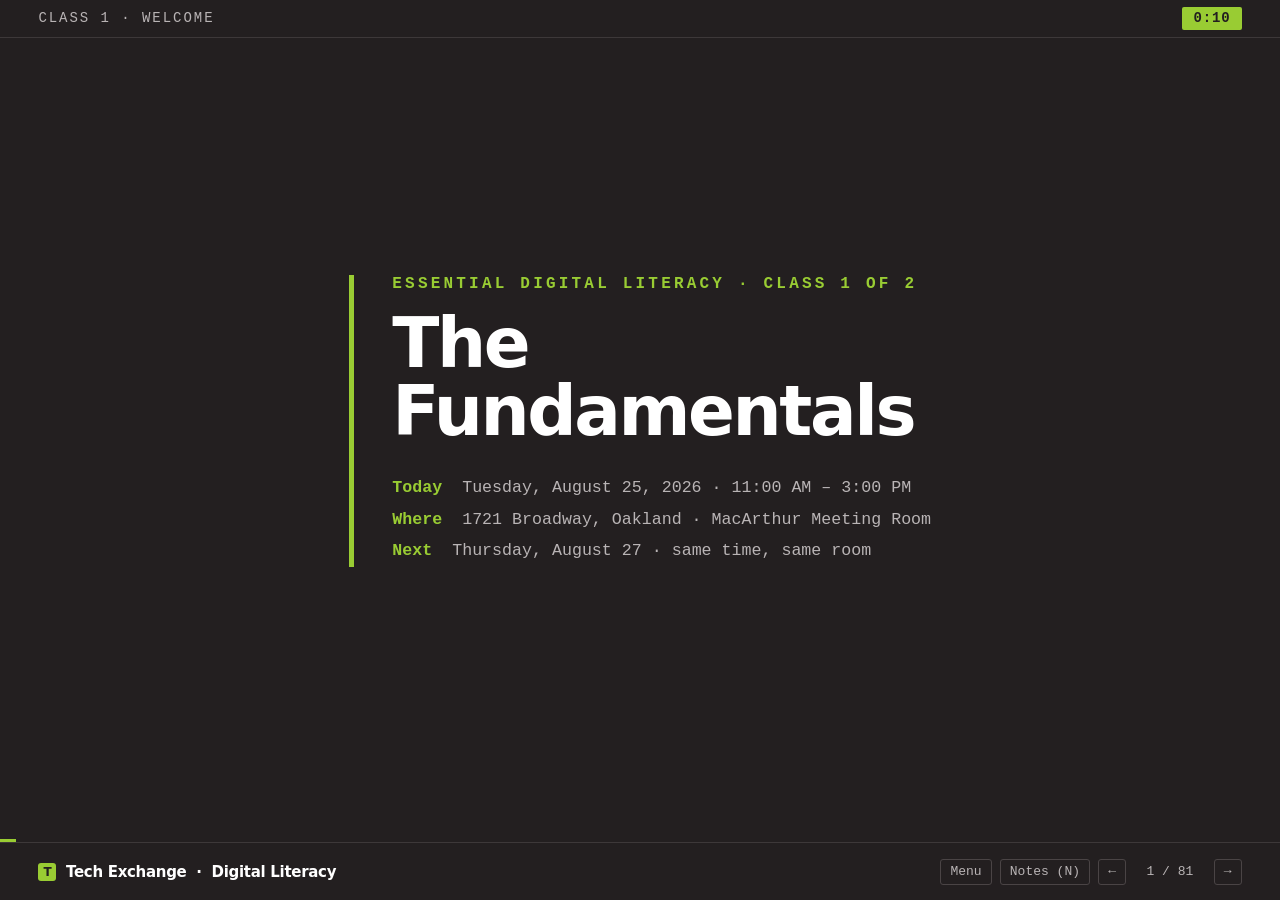
==== class-1.html @ 787addbd "Add files via upload" ====
<!DOCTYPE html>
<html lang="en">
<head>
<meta charset="utf-8">
<meta name="viewport" content="width=device-width,initial-scale=1">
<title>Class 1 — The Fundamentals | Tech Exchange Digital Literacy</title>
<style>
:root{
  --ink:#231F20; --lime:#99CC33; --slate:#332E2F; --paper:#FFFFFF; --flag:#FF4D4D;
  --muted:#B9B4B5;
  --sans:"IBM Plex Sans","Segoe UI",system-ui,-apple-system,"Helvetica Neue",Arial,sans-serif;
  --mono:"IBM Plex Mono","Courier New",Courier,monospace;
}
*{box-sizing:border-box;margin:0;padding:0}
html,body{height:100%}
body{
  background:var(--ink); color:var(--paper); font-family:var(--sans);
  overflow:hidden; -webkit-font-smoothing:antialiased;
}
/* ---------- stage ---------- */
#stage{position:fixed;inset:0;display:flex;align-items:center;justify-content:center;padding:2.5vh 3vw 9vh}
.slide{display:none;width:100%;max-width:1180px;max-height:100%;overflow-y:auto}
.slide.on{display:block;animation:in .22s ease-out}
@keyframes in{from{opacity:0;transform:translateY(8px)}to{opacity:1;transform:none}}
@media (prefers-reduced-motion:reduce){.slide.on{animation:none}}

/* ---------- chip strip ---------- */
#chips{position:fixed;top:0;left:0;right:0;height:4.2vh;min-height:34px;
  display:flex;align-items:center;justify-content:space-between;
  padding:0 3vw;border-bottom:1px solid #3d3839;background:var(--ink);z-index:5}
#chipL{font-family:var(--mono);font-size:clamp(11px,1.15vw,14px);letter-spacing:.14em;
  text-transform:uppercase;color:var(--muted)}
#chipR{font-family:var(--mono);font-size:clamp(11px,1.15vw,14px);font-weight:600;
  background:var(--lime);color:var(--ink);padding:.25em .8em;border-radius:2px;letter-spacing:.06em}

/* ---------- footer ---------- */
#foot{position:fixed;bottom:0;left:0;right:0;height:6.4vh;min-height:48px;
  display:flex;align-items:center;justify-content:space-between;padding:0 3vw;
  border-top:1px solid #3d3839;background:var(--ink);z-index:5;gap:1rem}
#brand{display:flex;align-items:center;gap:.6rem;font-weight:900;letter-spacing:-.02em;
  font-size:clamp(12px,1.2vw,15px)}
#brand .mark{width:1.5em;height:1.5em;background:var(--lime);border-radius:3px;
  display:grid;place-items:center;color:var(--ink);font-size:.8em;font-weight:900}
#nav{display:flex;align-items:center;gap:.5rem;font-family:var(--mono);font-size:clamp(11px,1.1vw,13px)}
button{font:inherit;font-family:var(--mono);background:transparent;color:var(--muted);
  border:1px solid #4a4445;border-radius:3px;padding:.35em .7em;cursor:pointer}
button:hover{border-color:var(--lime);color:var(--lime)}
button:focus-visible{outline:3px solid var(--lime);outline-offset:2px}
#count{color:var(--muted);min-width:5.5em;text-align:center}
#bar{position:fixed;bottom:6.4vh;left:0;height:3px;background:var(--lime);z-index:6;transition:width .2s}

/* ---------- type ---------- */
h1{font-size:clamp(2.1rem,5.4vw,4.4rem);font-weight:900;letter-spacing:-.035em;line-height:.98}
h2{font-size:clamp(1.6rem,3.5vw,2.9rem);font-weight:900;letter-spacing:-.03em;line-height:1.04;
  margin-bottom:.6em}
h2 .n{color:var(--lime);font-family:var(--mono);font-size:.45em;font-weight:600;
  letter-spacing:.1em;display:block;margin-bottom:.5em}
p,li{font-size:clamp(1.02rem,1.75vw,1.5rem);line-height:1.5;color:#EDEAEA}
.lead{font-size:clamp(1.15rem,2.1vw,1.75rem);color:var(--paper)}
strong{color:var(--paper);font-weight:700}
.kbd{font-family:var(--mono);background:var(--slate);border:1px solid #4a4445;
  border-radius:3px;padding:.12em .45em;font-size:.9em;color:var(--lime);white-space:nowrap}
ul{list-style:none}
ul li{position:relative;padding-left:1.5em;margin-bottom:.65em}
ul li::before{content:"";position:absolute;left:0;top:.62em;width:.55em;height:.55em;
  background:var(--lime);border-radius:1px}
ol{padding-left:0;counter-reset:s;list-style:none}
ol li{position:relative;padding-left:2.4em;margin-bottom:.7em;counter-increment:s}
ol li::before{content:counter(s);position:absolute;left:0;top:.05em;font-family:var(--mono);
  font-size:.85em;font-weight:600;color:var(--ink);background:var(--lime);width:1.7em;height:1.7em;
  display:grid;place-items:center;border-radius:3px}

/* ---------- components ---------- */
.grid{display:grid;gap:1rem;margin-top:.4em}
.g2{grid-template-columns:repeat(2,1fr)}
.g3{grid-template-columns:repeat(3,1fr)}
.g4{grid-template-columns:repeat(4,1fr)}
@media(max-width:820px){.g2,.g3,.g4{grid-template-columns:1fr}}
.card{background:var(--slate);border-radius:5px;padding:1.1em 1.2em;border-left:3px solid var(--lime)}
.card h3{font-size:clamp(.95rem,1.5vw,1.25rem);font-weight:700;margin-bottom:.35em;color:var(--paper)}
.card p{font-size:clamp(.9rem,1.35vw,1.12rem);color:#CFCACB;line-height:1.42}
.plain{border-left-color:#4a4445}

.callout{border-radius:5px;padding:1em 1.2em;margin-top:1.1em;background:var(--slate);
  border-left:4px solid var(--lime)}
.callout .tag{font-family:var(--mono);font-size:.72em;letter-spacing:.16em;text-transform:uppercase;
  color:var(--lime);font-weight:600;display:block;margin-bottom:.35em}
.callout.caution{border-left-color:var(--flag)}
.callout.caution .tag{color:var(--flag)}
.callout p{font-size:clamp(.95rem,1.5vw,1.25rem)}

.obj{background:var(--slate);border-radius:5px;padding:1.1em 1.3em;margin-top:1em}
.obj .tag{font-family:var(--mono);font-size:.72em;letter-spacing:.16em;text-transform:uppercase;
  color:var(--lime);font-weight:600;display:block;margin-bottom:.6em}

.cover{border-left:5px solid var(--lime);padding-left:clamp(1rem,3vw,2.4rem)}
.cover .eyebrow{font-family:var(--mono);color:var(--lime);letter-spacing:.2em;font-weight:600;
  text-transform:uppercase;font-size:clamp(.75rem,1.3vw,1rem);margin-bottom:1.1em}
.cover .meta{font-family:var(--mono);color:var(--muted);margin-top:1.6em;
  font-size:clamp(.8rem,1.3vw,1.05rem);line-height:1.9}
.cover .meta b{color:var(--lime);font-weight:600}

.steps li{background:var(--slate);border-radius:4px;padding:.75em 1em .75em 3.4em;margin-bottom:.55em}
.steps li::before{left:.8em;top:.75em}

.qa{background:var(--slate);border-radius:5px;padding:1em 1.2em;margin-bottom:.7em}
.qa .q{font-weight:700;font-size:clamp(1rem,1.6vw,1.3rem);margin-bottom:.3em}
.qa .a{color:var(--lime);font-family:var(--mono);font-size:clamp(.88rem,1.4vw,1.1rem)}

table{width:100%;border-collapse:collapse;margin-top:.6em}
th,td{text-align:left;padding:.6em .7em;border-bottom:1px solid #433d3e;
  font-size:clamp(.88rem,1.4vw,1.15rem)}
th{font-family:var(--mono);font-size:.78em;letter-spacing:.12em;text-transform:uppercase;
  color:var(--lime);font-weight:600}

/* scam drill */
.msg{background:var(--slate);border-radius:6px;padding:1.2em 1.4em;font-size:clamp(.95rem,1.55vw,1.25rem);
  line-height:1.65;max-width:44ch;border:1px solid #4a4445}
.flag{background:#4a4445;border-radius:3px;padding:.05em .3em;cursor:pointer;
  border-bottom:2px dotted var(--lime)}
.flag:hover{background:#5a5354}
.flag.hit{background:var(--flag);color:var(--ink);font-weight:700;border-bottom-color:transparent}
#drillCount{font-family:var(--mono);color:var(--lime);font-weight:600;margin-top:.9em;display:block;
  font-size:clamp(.9rem,1.4vw,1.15rem)}

/* notes */
#notes{position:fixed;left:0;right:0;bottom:6.4vh;max-height:42vh;overflow-y:auto;
  background:#171415;border-top:2px solid var(--lime);padding:1.1em 3vw;display:none;z-index:7}
#notes.on{display:block}
#notes h4{font-family:var(--mono);font-size:.78rem;letter-spacing:.16em;text-transform:uppercase;
  color:var(--lime);margin-bottom:.5em}
#notes p{font-size:clamp(.9rem,1.3vw,1.08rem);color:#DAD6D7;line-height:1.55}

/* menu */
#menu{position:fixed;inset:0;background:rgba(20,17,18,.97);z-index:9;display:none;
  padding:6vh 6vw;overflow-y:auto}
#menu.on{display:block}
#menu h3{font-family:var(--mono);color:var(--lime);letter-spacing:.16em;text-transform:uppercase;
  font-size:.85rem;margin:1.4em 0 .6em}
#menu h3:first-child{margin-top:0}
#menu a{display:block;color:#DAD6D7;text-decoration:none;padding:.35em 0;
  font-size:clamp(.92rem,1.4vw,1.15rem);border-bottom:1px solid #2e2a2b}
#menu a:hover,#menu a:focus{color:var(--lime)}
.sr{position:absolute;width:1px;height:1px;overflow:hidden;clip:rect(0 0 0 0)}
</style>
</head>
<body>
<div id="chips"><span id="chipL"></span><span id="chipR"></span></div>
<div id="stage"><div id="slides"></div></div>
<div id="bar" style="width:0"></div>
<div id="notes"><h4>Instructor notes</h4><p id="notesBody"></p></div>
<div id="menu" role="dialog" aria-label="Jump to section"></div>
<div id="foot">
  <div id="brand"><span class="mark">T</span> Tech&nbsp;Exchange &nbsp;·&nbsp; Digital Literacy</div>
  <div id="nav">
    <button id="btnMenu" aria-label="Jump to section">Menu</button>
    <button id="btnNotes" aria-label="Toggle instructor notes">Notes (N)</button>
    <button id="btnPrev" aria-label="Previous slide">←</button>
    <span id="count"></span>
    <button id="btnNext" aria-label="Next slide">→</button>
  </div>
</div>
<script>
const DECK = [

/* ===================== FRONT MATTER ===================== */
{h:"Class 1",c:"Welcome",t:"0:10",html:`
<div class="cover">
  <div class="eyebrow">Essential Digital Literacy · Class 1 of 2</div>
  <h1>The<br>Fundamentals</h1>
  <div class="meta">
    <b>Today</b> &nbsp;Tuesday, August 25, 2026 · 11:00 AM – 3:00 PM<br>
    <b>Where</b> &nbsp;1721 Broadway, Oakland · MacArthur Meeting Room<br>
    <b>Next</b> &nbsp;Thursday, August 27 · same time, same room
  </div>
</div>`,
n:"Sign-in sheet goes around now. Have everyone open the laptop and power on while you talk — the boot takes two minutes and you want that happening in the background."},

{h:"Class 1",c:"Welcome",t:"0:10",html:`
<h2><span class="n">Today's plan</span>Four hours, four topics</h2>
<table>
<tr><th>Hour</th><th>What we cover</th><th>What you walk out with</th></tr>
<tr><td><span class="kbd">11:00</span></td><td>Computer Essentials</td><td>A contact card file you own</td></tr>
<tr><td><span class="kbd">12:00</span></td><td>Windows Fundamentals</td><td>Folders that hold it</td></tr>
<tr><td><span class="kbd">13:10</span></td><td>Internet Fundamentals</td><td>Your own bookmarks</td></tr>
<tr><td><span class="kbd">14:00</span></td><td>Staying Safe Online</td><td>A strong passphrase</td></tr>
</table>
<div class="callout"><span class="tag">Note</span><p>Break every hour. Lunch at 12:40. We finish at 3:00 sharp.</p></div>`,
n:"Point at the artifact column. That is the promise of the day — they leave with four things they made, not four things they watched."},

{h:"Class 1",c:"Welcome",t:"0:10",html:`
<h2><span class="n">Ground rule</span>You cannot break this laptop</h2>
<p class="lead">Nothing you do today is permanent. Every mistake in this room has an undo.</p>
<div class="grid g3" style="margin-top:1.4em">
<div class="card"><h3>Wrong click?</h3><p>Press <span class="kbd">Esc</span>. It backs you out of almost anything.</p></div>
<div class="card"><h3>Deleted something?</h3><p>Press <span class="kbd">Ctrl</span> + <span class="kbd">Z</span>. It undoes your last action.</p></div>
<div class="card"><h3>Totally lost?</h3><p>Raise your hand. That is what I am here for.</p></div>
</div>
<div class="callout"><span class="tag">Important</span><p>Ask the question. If you are wondering, three other people are wondering too.</p></div>`,
n:"Say this slowly. Fear of breaking the machine is the single biggest barrier in this room — more than any skill gap. Come back to Ctrl+Z all day."},

/* ===================== HOUR 1 : C1-L1 ===================== */
{h:"Hour 1 · C1-L1",c:"Module cover",t:"40 min",html:`
<div class="cover">
  <div class="eyebrow">Hour 1 · Module C1-L1</div>
  <h1>Computer<br>Essentials</h1>
  <div class="meta">
    <b>Teach</b> 25 min &nbsp;·&nbsp; <b>Hands-on</b> 12 min &nbsp;·&nbsp; <b>Checkpoint</b> 3 min<br>
    <b>You will build</b> &nbsp;My Info.txt — your own contact card
  </div>
</div>`,
n:"Clock check: you should start this at 11:10 and be at the lab launch by 11:35."},

{h:"Hour 1 · C1-L1",c:"Why this matters",t:"1:30",html:`
<h2><span class="n">Why this matters</span>The parts you touch every minute</h2>
<p class="lead">You will spend more time on the touchpad and keyboard than on anything else this laptop does. Twenty minutes here saves you hours later.</p>
<div class="obj"><span class="tag">By the end of this hour you can</span>
<ul>
<li>Identify the four groups of parts inside your laptop</li>
<li>Move, select, open, and drag using the touchpad</li>
<li>Locate the eight keys that do the most work</li>
<li>Find any program by typing its name</li>
<li>Copy text in one program and paste it into another</li>
</ul></div>`,
n:"Read the objectives out loud. Adults want to know the destination before the trip."},

{h:"Hour 1 · C1-L1",c:"Recall",t:"1:00",html:`
<h2><span class="n">You already know this</span>A laptop is a phone with more room</h2>
<div class="grid g2">
<div class="card"><h3>On your phone</h3><p>You tap an app to open it. You swipe to scroll. You hold and drag to move an icon. You type on a keyboard that appears.</p></div>
<div class="card"><h3>On this laptop</h3><p>You tap the touchpad to open. You slide two fingers to scroll. You press and drag to move. You type on a keyboard that is always there.</p></div>
</div>
<p style="margin-top:1.2em">The ideas are identical. Only the surface changed.</p>`,
n:"Almost everyone in this room has a smartphone. Anchor everything to it — you are teaching a translation, not a new language."},

{h:"Hour 1 · C1-L1",c:"Concept",t:"2:00",html:`
<h2><span class="n">Concept 1 of 9</span>Four groups of parts</h2>
<p>Think of an office. Different departments, one job.</p>
<div class="grid g4" style="margin-top:1em">
<div class="card"><h3>Processing</h3><p>The brain. Does the thinking and the calculating.</p></div>
<div class="card"><h3>Memory &amp; storage</h3><p>Where your files live. Documents, photos, programs.</p></div>
<div class="card"><h3>Input</h3><p>How you talk to it. Touchpad, keyboard, camera, microphone.</p></div>
<div class="card"><h3>Output</h3><p>How it answers you. Screen, speakers, printer.</p></div>
</div>
<div class="callout"><span class="tag">Tip</span><p>When something is slow, it is usually processing or memory. When something will not respond to you, it is usually input. Knowing which group is which is most of troubleshooting.</p></div>`,
n:"Do not linger. This is orientation, not an exam. Ninety seconds and move."},

{h:"Hour 1 · C1-L1",c:"Concept",t:"2:30",html:`
<h2><span class="n">Concept 2 of 9</span>The touchpad is your steering wheel</h2>
<p class="lead">The flat rectangle below the keyboard. Light touches, not hard presses.</p>
<div class="grid g2" style="margin-top:1em">
<div class="card"><h3>Hover</h3><p>Rest one finger and slide. The arrow on screen follows you. Nothing is selected yet.</p></div>
<div class="card"><h3>Tap once</h3><p>One quick, light tap. Selects the thing under the arrow.</p></div>
<div class="card"><h3>Tap twice</h3><p>Two quick taps. Opens a file, folder, or program.</p></div>
<div class="card"><h3>Tap with two fingers</h3><p>Opens the hidden menu of extra options. This is the one people forget.</p></div>
</div>
<div class="callout"><span class="tag">Tip</span><p>Not registering? Use slightly more pressure — but never press hard. The touchpad reads contact, not force.</p></div>`,
n:"Have everyone put a finger on the touchpad and move it while you talk. Physical repetition beats explanation here."},

{h:"Hour 1 · C1-L1",c:"Concept",t:"2:00",html:`
<h2><span class="n">Concept 3 of 9</span>Press and drag</h2>
<p class="lead">Picking something up and putting it somewhere else.</p>
<ol class="steps">
<li>Put the arrow on the thing you want to move.</li>
<li>Press down on the touchpad and keep holding.</li>
<li>Slide your finger. The thing comes with you.</li>
<li>Let go where you want it.</li>
</ol>
<p style="margin-top:.9em">You will use this to move files into folders, to highlight a sentence, and to resize a window by its corner.</p>`,
n:"Demo on the projector once, slowly, then have them drag the Recycle Bin icon a few inches and back."},

{h:"Hour 1 · C1-L1",c:"Concept",t:"2:00",html:`
<h2><span class="n">Concept 4 of 9</span>One finger or two?</h2>
<div class="grid g2">
<div class="card"><h3>One-finger tap — "do it"</h3><p>Open a file. Click a link. Press a button. Select some text. This is the tap you use ninety percent of the time.</p></div>
<div class="card"><h3>Two-finger tap — "what else?"</h3><p>Copy, paste, rename, delete, properties. The menu of things that are not on screen.</p></div>
</div>
<div class="callout"><span class="tag">Tip</span><p>When in doubt, try one finger first. If nothing useful happens, try two fingers to see what else is available.</p></div>`,
n:"This is the single most useful distinction of the hour. Two-finger tap is invisible until someone shows you — most self-taught users never find it."},

{h:"Hour 1 · C1-L1",c:"Concept",t:"1:30",html:`
<h2><span class="n">Concept 5 of 9</span>Your keyboard has neighborhoods</h2>
<div class="grid g3">
<div class="card"><h3>Letters and numbers</h3><p>The middle. Where you write.</p></div>
<div class="card"><h3>Command keys</h3><p>The edges. <span class="kbd">Ctrl</span> <span class="kbd">Alt</span> <span class="kbd">Shift</span> <span class="kbd">Esc</span> <span class="kbd">⊞</span>. They do not type — they instruct.</p></div>
<div class="card"><h3>Arrow keys</h3><p>Bottom right. Move through a document without touching the touchpad.</p></div>
</div>
<p style="margin-top:1.2em">You do not need all 104 keys. You need eight.</p>`,
n:"Transition line. Deliver it and move straight to the next slide."},

{h:"Hour 1 · C1-L1",c:"Concept",t:"2:30",html:`
<h2><span class="n">Concept 6 of 9</span>Four keys that get you out of trouble</h2>
<div class="grid g2">
<div class="card"><h3><span class="kbd">Esc</span> — Escape</h3><p>Backs out. Closes a box you did not mean to open. Exits full screen. Your emergency exit.</p></div>
<div class="card"><h3><span class="kbd">⊞</span> — Windows key</h3><p>Bottom left, has the window logo. Opens the Start menu. Your way home from anywhere.</p></div>
<div class="card"><h3><span class="kbd">Shift</span></h3><p>Hold it for CAPITAL letters and for the symbols printed above the numbers.</p></div>
<div class="card"><h3><span class="kbd">Backspace</span> / <span class="kbd">Delete</span></h3><p>Backspace erases to the <b>left</b>. Delete erases to the <b>right</b>.</p></div>
</div>`,
n:"Have them physically locate each key as you name it. Wait for hands to find it before moving on."},

{h:"Hour 1 · C1-L1",c:"Concept",t:"2:30",html:`
<h2><span class="n">Concept 7 of 9</span>Four keys that save you time</h2>
<div class="grid g2">
<div class="card"><h3><span class="kbd">Ctrl</span> — Control</h3><p>Held with another key, it gives a command. <span class="kbd">Ctrl</span>+<span class="kbd">C</span> copy. <span class="kbd">Ctrl</span>+<span class="kbd">V</span> paste. <span class="kbd">Ctrl</span>+<span class="kbd">S</span> save.</p></div>
<div class="card"><h3><span class="kbd">Ctrl</span> + <span class="kbd">Z</span> — Undo</h3><p>Takes back your last action. Press it again to go back further. The most important two keys on the laptop.</p></div>
<div class="card"><h3><span class="kbd">Alt</span> + <span class="kbd">Tab</span></h3><p>Hold Alt, tap Tab. Switches between the programs you have open.</p></div>
<div class="card"><h3><span class="kbd">Enter</span></h3><p>Says yes. Confirms, submits a form, starts a new line.</p></div>
</div>
<div class="callout"><span class="tag">Important</span><p>If you remember one thing from this hour: <span class="kbd">Ctrl</span> + <span class="kbd">Z</span>. It is why you cannot break this laptop.</p></div>`,
n:"Do the Ctrl+Z demo live: type a sentence in Notepad, delete it all, undo it. The room reacts to this every single time."},

{h:"Hour 1 · C1-L1",c:"Concept",t:"2:00",html:`
<h2><span class="n">Concept 8 of 9</span>Stop hunting. Start typing.</h2>
<p class="lead">You never have to remember where anything lives.</p>
<ol class="steps">
<li>Look at the bottom-left of the screen for the search box or magnifying glass.</li>
<li>Click it and start typing what you want — a few letters is enough.</li>
<li>Windows shows matches instantly. Click the one you want.</li>
</ol>
<div class="callout"><span class="tag">Tip</span><p>Search finds more than programs. Try typing <b>calculator</b>, <b>printer</b>, or even <b>change wallpaper</b>.</p></div>`,
n:"Frame this as permission, not a feature: they are allowed to forget where things are. That relief is the point."},

{h:"Hour 1 · C1-L1",c:"Concept",t:"2:30",html:`
<h2><span class="n">Concept 9 of 9</span>Cut, copy, paste</h2>
<div class="grid g3">
<div class="card"><h3>Copy — <span class="kbd">Ctrl</span>+<span class="kbd">C</span></h3><p>Makes a duplicate. The original stays where it is.</p></div>
<div class="card"><h3>Cut — <span class="kbd">Ctrl</span>+<span class="kbd">X</span></h3><p>Picks it up to move it. The original goes away once you paste.</p></div>
<div class="card"><h3>Paste — <span class="kbd">Ctrl</span>+<span class="kbd">V</span></h3><p>Puts it down wherever your cursor is.</p></div>
</div>
<div class="callout"><span class="tag">Note</span><p>Copying looks like nothing happened. That is normal — the text is being held invisibly until you paste it.</p></div>`,
n:"Name the invisible-clipboard confusion out loud. Beginners often copy twice because they saw no feedback."},

{h:"Hour 1 · C1-L1",c:"Demonstration",t:"3:00",html:`
<h2><span class="n">Watch first</span>Everything at once, in 90 seconds</h2>
<ol class="steps">
<li>Click the search box. Type <b>notepad</b>. Press <span class="kbd">Enter</span>.</li>
<li>Type your first and last name. Use <span class="kbd">Shift</span> for the capitals.</li>
<li>Press <span class="kbd">Enter</span> for a new line. Type your phone number.</li>
<li>Press <span class="kbd">Ctrl</span>+<span class="kbd">A</span> to select everything, then <span class="kbd">Ctrl</span>+<span class="kbd">C</span> to copy it.</li>
<li>Press <span class="kbd">Ctrl</span>+<span class="kbd">S</span>. Choose <b>Documents</b>. Name it <b>My Info</b>. Click <b>Save</b>.</li>
</ol>
<div class="callout"><span class="tag">Important</span><p>Watch me do it once all the way through. Do not follow along yet — you will do it yourself in a moment.</p></div>`,
n:"Do it on the projector at real speed, then again narrating each keystroke. Insist they watch the first pass with hands off keyboards."},

{h:"Hour 1 · C1-L1",c:"Lab launch",t:"12:00",html:`
<h2><span class="n">Lab 1 · 12 minutes</span>My Contact Card</h2>
<p class="lead">Every form asks for the same details. Type them once today, paste them forever.</p>
<div class="grid g2" style="margin-top:1em">
<div class="card"><h3>You will produce</h3><p>A file named <b>My Info.txt</b>, saved in Documents, containing your name, phone, email, and address.</p></div>
<div class="card"><h3>Done when</h3><p>You close Notepad, reopen it from Documents, and your details are still there.</p></div>
</div>
<div class="callout"><span class="tag">Tip</span><p>No touchpad? Every step works from the keyboard: <span class="kbd">⊞</span> to search, <span class="kbd">Tab</span> to move between buttons, <span class="kbd">Enter</span> to press one.</p></div>`,
n:"Circulate immediately — do not stand at the front. Watch for two failure points: saving to the wrong folder, and typing into the file-name box before choosing the folder."},

{h:"Hour 1 · C1-L1",c:"Checkpoint",t:"1:30",html:`
<h2><span class="n">Checkpoint</span>Three questions</h2>
<div class="qa"><div class="q">1. You want to see the extra options for a file. Which tap?</div></div>
<div class="qa"><div class="q">2. You just deleted a paragraph by accident. What do you press?</div></div>
<div class="qa"><div class="q">3. Where do you go when you cannot remember where a program lives?</div></div>`,
n:"Ask for hands, not shouted answers. Give them fifteen seconds of quiet to think first."},

{h:"Hour 1 · C1-L1",c:"Checkpoint",t:"1:30",html:`
<h2><span class="n">Checkpoint</span>Answers</h2>
<div class="qa"><div class="q">1. You want to see the extra options for a file.</div><div class="a">Two-finger tap. One finger does it; two fingers ask what else.</div></div>
<div class="qa"><div class="q">2. You just deleted a paragraph by accident.</div><div class="a">Ctrl + Z. Press it again to go back further.</div></div>
<div class="qa"><div class="q">3. You cannot remember where a program lives.</div><div class="a">The search box, bottom left. Type a few letters of the name.</div></div>`,
n:"If more than two people miss question 1, re-demo the two-finger tap before you break. It underpins the rest of the day."},

{h:"Hour 1 · C1-L1",c:"Summary",t:"1:00",html:`
<h2><span class="n">Hour 1 complete</span>What you can now do</h2>
<ul>
<li>Name the four groups of parts inside your laptop</li>
<li>Hover, tap, double-tap, two-finger tap, and drag</li>
<li>Use <span class="kbd">Esc</span>, <span class="kbd">⊞</span>, <span class="kbd">Shift</span>, <span class="kbd">Ctrl</span>, <span class="kbd">Alt</span>, <span class="kbd">Enter</span>, <span class="kbd">Backspace</span>, <span class="kbd">Delete</span></li>
<li>Find any program by typing its name</li>
<li>Copy in one place and paste in another</li>
<li>Save a file you can find again</li>
</ul>
<div class="callout"><span class="tag">Next</span><p>Ten-minute break. Then Hour 2 — where that file actually lives, and how to build somewhere to keep it.</p></div>`,
n:"Say the break end time out loud and write it on the board. 11:50 out, 12:00 back."},

/* ===================== HOUR 2 : C1-L2 ===================== */
{h:"Hour 2 · C1-L2",c:"Module cover",t:"40 min",html:`
<div class="cover">
  <div class="eyebrow">Hour 2 · Module C1-L2</div>
  <h1>Windows<br>Fundamentals</h1>
  <div class="meta">
    <b>Teach</b> 25 min &nbsp;·&nbsp; <b>Hands-on</b> 12 min &nbsp;·&nbsp; <b>Checkpoint</b> 3 min<br>
    <b>You will build</b> &nbsp;A filing system that holds your contact card
  </div>
</div>`,
n:"Start 12:00. Lab launch by 12:25. Lunch at 12:40 — protect that, people get restless."},

{h:"Hour 2 · C1-L2",c:"Why this matters",t:"1:30",html:`
<h2><span class="n">Why this matters</span>Where did my file go?</h2>
<p class="lead">You saved something last hour. In three weeks you will want it back. This hour is about never losing it.</p>
<div class="obj"><span class="tag">By the end of this hour you can</span>
<ul>
<li>Explain what an operating system does</li>
<li>Locate the desktop, taskbar, and Start menu</li>
<li>Open a program three different ways</li>
<li>Create folders and move files into them</li>
<li>Choose correctly between Sleep, Restart, and Shut down</li>
</ul></div>`,
n:"Open with the question, not the definition. 'Where did my file go' is the anxiety they actually have."},

{h:"Hour 2 · C1-L2",c:"Recall",t:"1:00",html:`
<h2><span class="n">Building on Hour 1</span>You already saved a file</h2>
<p class="lead">You typed your details, pressed <span class="kbd">Ctrl</span>+<span class="kbd">S</span>, and chose Documents.</p>
<p style="margin-top:1em">Documents is a folder. Folders live inside a filing system. That filing system is run by the operating system — which is what we are about to meet.</p>
<div class="callout"><span class="tag">Note</span><p>Everything this hour is a zoom-out from a thing you already did.</p></div>`,
n:"Literal callback to Lab 1. Continuity is what makes four hours feel like one course instead of four lectures."},

{h:"Hour 2 · C1-L2",c:"Concept",t:"2:00",html:`
<h2><span class="n">Concept 1 of 10</span>What an operating system is</h2>
<p class="lead">The program that runs all the other programs.</p>
<p style="margin-top:.8em">It starts when you press the power button. It draws what you see. It remembers where your files are. It lets your keyboard talk to your screen.</p>
<div class="callout"><span class="tag">Note</span><p>Without it, the laptop powers on and does nothing at all — like a car with a full tank and no engine.</p></div>`,
n:"Ninety seconds. Do not get pulled into a hardware-versus-software discussion."},

{h:"Hour 2 · C1-L2",c:"Concept",t:"1:30",html:`
<h2><span class="n">Concept 2 of 10</span>You have met these before</h2>
<div class="grid g4">
<div class="card"><h3>Windows</h3><p>Most laptops and desktops. What is on the machine in front of you.</p></div>
<div class="card plain"><h3>macOS</h3><p>Apple computers.</p></div>
<div class="card plain"><h3>Linux</h3><p>Free and open. Popular with technicians.</p></div>
<div class="card plain"><h3>Android / iOS</h3><p>Your phone runs one of these.</p></div>
</div>
<p style="margin-top:1.2em">Yours is <b>Windows 11</b>. Everything today is Windows 11.</p>`,
n:"Thirty seconds of context, then move. Somebody always asks about Mac — answer briefly and keep going."},

{h:"Hour 2 · C1-L2",c:"Concept",t:"1:30",html:`
<h2><span class="n">Concept 3 of 10</span>The desktop is home base</h2>
<p class="lead">The screen you land on after signing in.</p>
<div class="grid g3" style="margin-top:1em">
<div class="card"><h3>Icons</h3><p>Small pictures. Each opens a program, file, or folder.</p></div>
<div class="card"><h3>Background</h3><p>The picture behind everything. Yours to change.</p></div>
<div class="card"><h3>Taskbar</h3><p>The strip along the bottom. Always there.</p></div>
</div>
<div class="callout"><span class="tag">Tip</span><p>Lost in a pile of open windows? Press <span class="kbd">⊞</span>+<span class="kbd">D</span> to jump straight back to the desktop.</p></div>`,
n:"Have them press Windows+D. Instant, visible, and it always gets a reaction."},

{h:"Hour 2 · C1-L2",c:"Concept",t:"2:00",html:`
<h2><span class="n">Concept 4 of 10</span>The taskbar</h2>
<div class="grid g2">
<div class="card"><h3>Start button</h3><p>The window logo. Opens the Start menu.</p></div>
<div class="card"><h3>Search box</h3><p>Right beside Start. Type anything.</p></div>
<div class="card"><h3>Pinned programs</h3><p>Your regulars, one click away.</p></div>
<div class="card"><h3>Clock and notifications</h3><p>Far right. Time, date, Wi-Fi, battery, volume.</p></div>
</div>
<div class="callout"><span class="tag">Tip</span><p>A program that is running shows a small line under its icon. That is how you tell open from merely pinned.</p></div>`,
n:"Point out the underline on the projector. It answers 'is it open or not' — a question beginners ask constantly."},

{h:"Hour 2 · C1-L2",c:"Concept",t:"1:30",html:`
<h2><span class="n">Concept 5 of 10</span>The Start menu</h2>
<p class="lead">Press <span class="kbd">⊞</span> or click the window logo.</p>
<div class="grid g3" style="margin-top:1em">
<div class="card"><h3>Pinned</h3><p>Apps put up front for quick reach.</p></div>
<div class="card"><h3>All apps</h3><p>Everything installed, in alphabetical order.</p></div>
<div class="card"><h3>Your account and power</h3><p>Bottom corners. Sign out, lock, sleep, shut down.</p></div>
</div>`,
n:"Open it live and leave it on screen while you talk through the three zones."},

{h:"Hour 2 · C1-L2",c:"Concept",t:"2:00",html:`
<h2><span class="n">Concept 6 of 10</span>Three ways to open a program</h2>
<ol class="steps">
<li><b>Click its taskbar icon.</b> Fastest, if it is pinned there.</li>
<li><b>Open Start and find it in All apps.</b> Best when you are browsing rather than looking.</li>
<li><b>Search its name.</b> Best when you know what you want. Usually the fastest of all.</li>
</ol>
<div class="callout"><span class="tag">Tip</span><p>Pick whichever feels natural. There is no wrong one — they all end in the same place.</p></div>`,
n:"Say the no-wrong-answer line explicitly. Beginners assume there is a correct method and freeze looking for it."},

{h:"Hour 2 · C1-L2",c:"Concept",t:"2:00",html:`
<h2><span class="n">Concept 7 of 10</span>File Explorer — where your files really are</h2>
<p class="lead">The yellow folder on the taskbar. Or press <span class="kbd">⊞</span>+<span class="kbd">E</span>.</p>
<div class="grid g3" style="margin-top:1em">
<div class="card"><h3>Documents</h3><p>Where <b>My Info.txt</b> went last hour.</p></div>
<div class="card"><h3>Downloads</h3><p>Where anything you get from the internet lands.</p></div>
<div class="card"><h3>Pictures</h3><p>Photos and images.</p></div>
</div>
<div class="callout"><span class="tag">Tip</span><p>Left side is the map. Right side is what is inside. Click on the left, look on the right.</p></div>`,
n:"Open File Explorer and show them My Info.txt sitting in Documents. Making Lab 1's output visible here lands the whole idea of a filing system."},

{h:"Hour 2 · C1-L2",c:"Concept",t:"2:00",html:`
<h2><span class="n">Concept 8 of 10</span>Folders are drawers</h2>
<p class="lead">A folder holds files. A folder can hold other folders.</p>
<ol class="steps">
<li>Two-finger tap on empty space inside a folder or on the desktop.</li>
<li>Choose <b>New</b>, then <b>Folder</b>.</li>
<li>Type the name while it is highlighted, then press <span class="kbd">Enter</span>.</li>
</ol>
<div class="callout"><span class="tag">Tip</span><p>Name folders the way you would label a drawer at home: <b>Jobs</b>, <b>Health</b>, <b>Taxes</b>. Not <b>New Folder (3)</b>.</p></div>`,
n:"The naming advice matters more than the mechanics. Bad names are why people cannot find their own files later."},

{h:"Hour 2 · C1-L2",c:"Concept",t:"2:00",html:`
<h2><span class="n">Concept 9 of 10</span>Moving files is the same three keys</h2>
<table>
<tr><th></th><th>With text</th><th>With files</th></tr>
<tr><td><span class="kbd">Ctrl</span>+<span class="kbd">C</span></td><td>Copies the words</td><td>Copies the file — you end up with two</td></tr>
<tr><td><span class="kbd">Ctrl</span>+<span class="kbd">X</span></td><td>Cuts the words</td><td>Picks the file up to move it</td></tr>
<tr><td><span class="kbd">Ctrl</span>+<span class="kbd">V</span></td><td>Pastes the words</td><td>Drops the file in this folder</td></tr>
</table>
<div class="callout"><span class="tag">Note</span><p>You learned these for text last hour. They work identically on files. That is the whole lesson.</p></div>`,
n:"This is the payoff slide for Hour 1. Land it — one set of keys, two uses, no new learning."},

{h:"Hour 2 · C1-L2",c:"Concept",t:"2:30",html:`
<h2><span class="n">Concept 10 of 10</span>Sleep, Restart, or Shut down?</h2>
<div class="grid g3">
<div class="card"><h3>Sleep</h3><p>Short breaks. Everything stays open and comes back instantly. Use this at lunch today.</p></div>
<div class="card"><h3>Restart</h3><p>Off and back on by itself. Use it for updates, or when something is misbehaving.</p></div>
<div class="card"><h3>Shut down</h3><p>Fully off. Use it at the end of the day. We will do this together at 2:52.</p></div>
</div>
<div class="callout caution"><span class="tag">Caution</span><p>Never close the lid on unsaved work and assume it is safe. Save first — <span class="kbd">Ctrl</span>+<span class="kbd">S</span> — then choose Sleep.</p></div>`,
n:"Tell them now that lunch is a Sleep, not a Shut down. It saves you ten minutes of boot time at 13:10."},

{h:"Hour 2 · C1-L2",c:"Demonstration",t:"2:30",html:`
<h2><span class="n">Watch first</span>Build a drawer and put something in it</h2>
<ol class="steps">
<li>Press <span class="kbd">⊞</span>+<span class="kbd">E</span> to open File Explorer. Click <b>Documents</b>.</li>
<li>Two-finger tap on empty space. Choose <b>New</b>, then <b>Folder</b>. Name it <b>My Files</b>.</li>
<li>Click <b>My Info.txt</b> once, then press <span class="kbd">Ctrl</span>+<span class="kbd">X</span>.</li>
<li>Double-tap <b>My Files</b> to go inside, then press <span class="kbd">Ctrl</span>+<span class="kbd">V</span>.</li>
<li>Search <b>My Info</b> in the taskbar to prove Windows can still find it.</li>
</ol>`,
n:"Deliberately search for the file after moving it. Watching Windows find it instantly is what makes moving files feel safe."},

{h:"Hour 2 · C1-L2",c:"Lab launch",t:"12:00",html:`
<h2><span class="n">Lab 2 · 12 minutes</span>Build Your Filing Cabinet</h2>
<p class="lead">Right now everything is one pile. Give it drawers.</p>
<div class="grid g2" style="margin-top:1em">
<div class="card"><h3>You will produce</h3><p>Inside Documents: a folder <b>My Files</b> holding three folders — <b>Personal</b>, <b>Jobs</b>, <b>Health</b> — with your contact card inside Personal.</p></div>
<div class="card"><h3>Done when</h3><p>You search <b>My Info</b>, open the result, and it is sitting in Personal.</p></div>
</div>
<div class="callout"><span class="tag">Tip</span><p>Finished early? Pin File Explorer to your taskbar: two-finger tap its icon, choose <b>Pin to taskbar</b>.</p></div>`,
n:"Watch for people creating the three folders beside My Files rather than inside it. Easiest fix is to drag them in."},

{h:"Hour 2 · C1-L2",c:"Checkpoint",t:"1:30",html:`
<h2><span class="n">Checkpoint</span>Three questions</h2>
<div class="qa"><div class="q">1. You are stepping out for thirty minutes and want your work exactly as you left it. Which power option?</div></div>
<div class="qa"><div class="q">2. What are the two keys that open File Explorer?</div></div>
<div class="qa"><div class="q">3. You want to move a file, not duplicate it. Cut or copy?</div></div>`,
n:"Question 1 is the one that matters today — they are about to go to lunch."},

{h:"Hour 2 · C1-L2",c:"Checkpoint",t:"1:30",html:`
<h2><span class="n">Checkpoint</span>Answers</h2>
<div class="qa"><div class="q">1. Stepping out for thirty minutes.</div><div class="a">Sleep. Everything stays open and returns instantly.</div></div>
<div class="qa"><div class="q">2. Two keys for File Explorer.</div><div class="a">Windows key + E.</div></div>
<div class="qa"><div class="q">3. Move, not duplicate.</div><div class="a">Cut — Ctrl + X. Copy would leave you with two.</div></div>`,
n:"Then send them to lunch: laptops to Sleep, back at 13:10."},

{h:"Hour 2 · C1-L2",c:"Summary",t:"1:00",html:`
<h2><span class="n">Hour 2 complete</span>What you can now do</h2>
<ul>
<li>Say what an operating system does</li>
<li>Find the desktop, taskbar, Start menu, and search box</li>
<li>Open a program three different ways</li>
<li>Create folders and name them usefully</li>
<li>Move files with cut and paste</li>
<li>Choose correctly between Sleep, Restart, and Shut down</li>
</ul>
<div class="callout"><span class="tag">Next</span><p>Lunch — thirty minutes. Put your laptop to <b>Sleep</b>, not Shut down. Back at 13:10 for the internet.</p></div>`,
n:"Write 13:10 on the board. Say it twice. Lunch is the segment most likely to run long."},
/* ===================== HOUR 3 : C2-L1 ===================== */
{h:"Hour 3 · C2-L1",c:"Module cover",t:"40 min",html:`
<div class="cover">
  <div class="eyebrow">Hour 3 · Module C2-L1</div>
  <h1>Internet<br>Fundamentals</h1>
  <div class="meta">
    <b>Teach</b> 25 min &nbsp;·&nbsp; <b>Hands-on</b> 12 min &nbsp;·&nbsp; <b>Checkpoint</b> 3 min<br>
    <b>You will build</b> &nbsp;A bookmarks bar of sites you actually use
  </div>
</div>`,
n:"Start 13:10. People are post-lunch and slow — open with the address bar demo rather than a definition."},

{h:"Hour 3 · C2-L1",c:"Why this matters",t:"1:30",html:`
<h2><span class="n">Why this matters</span>Typing the same address every time</h2>
<p class="lead">Most people search for a site they visit weekly, then click the third result and hope. There is a faster, safer way.</p>
<div class="obj"><span class="tag">By the end of this hour you can</span>
<ul>
<li>Tell the address bar apart from the search box</li>
<li>Read a web address and know who you are talking to</li>
<li>Use tabs to hold several pages at once</li>
<li>Save a site so you never type it again</li>
<li>Search deliberately instead of hopefully</li>
</ul></div>`,
n:"The address-bar-versus-search-box confusion is the biggest practical win of this hour. Flag it early."},

{h:"Hour 3 · C2-L1",c:"Recall",t:"1:00",html:`
<h2><span class="n">Building on Hours 1 and 2</span>Same skills, new window</h2>
<div class="grid g3">
<div class="card"><h3>Tap and double-tap</h3><p>Clicking links works the same way.</p></div>
<div class="card"><h3>Search by typing</h3><p>You did this in Windows. You are about to do it on the whole internet.</p></div>
<div class="card"><h3>Copy and paste</h3><p><span class="kbd">Ctrl</span>+<span class="kbd">C</span> and <span class="kbd">Ctrl</span>+<span class="kbd">V</span> work on web pages too.</p></div>
</div>`,
n:"Thirty seconds. Reassurance, not instruction."},

{h:"Hour 3 · C2-L1",c:"Concept",t:"1:30",html:`
<h2><span class="n">Concept 1 of 11</span>What the internet actually is</h2>
<p class="lead">Millions of computers, connected, agreeing to pass messages to each other.</p>
<p style="margin-top:.8em">Your laptop asks another computer for a page. That computer sends it back. That is the whole thing.</p>
<div class="callout"><span class="tag">Note</span><p>Your Wi-Fi connects you to that network. The browser is what turns the reply into something you can read.</p></div>`,
n:"Keep it to sixty seconds. There is no exam on this — it is scaffolding for the browser."},

{h:"Hour 3 · C2-L1",c:"Concept",t:"1:30",html:`
<h2><span class="n">Concept 2 of 11</span>The browser is your window</h2>
<p class="lead">A program whose only job is to show you web pages.</p>
<div class="grid g3" style="margin-top:1em">
<div class="card"><h3>Edge</h3><p>Built into Windows. Already on your laptop.</p></div>
<div class="card plain"><h3>Chrome</h3><p>Google's. The most widely used.</p></div>
<div class="card plain"><h3>Firefox</h3><p>Independent. Strong on privacy.</p></div>
</div>
<p style="margin-top:1.2em">They all do the same job. Use whichever is on your taskbar.</p>`,
n:"Do not run a browser-preference debate. Point at the taskbar and move."},

{h:"Hour 3 · C2-L1",c:"Concept",t:"2:00",html:`
<h2><span class="n">Concept 3 of 11</span>Five controls that run the browser</h2>
<div class="grid g2">
<div class="card"><h3>Back and Forward</h3><p>The arrows, top left. Back is the most useful button on the internet.</p></div>
<div class="card"><h3>Refresh</h3><p>The circular arrow. Reloads the page when it looks stuck or stale.</p></div>
<div class="card"><h3>Address bar</h3><p>The long box across the top. Where the page's address lives.</p></div>
<div class="card"><h3>Tabs and the star</h3><p>Tabs sit above the address bar. The star saves the page.</p></div>
</div>`,
n:"Have them press Back a few times on a live page. It defuses the fear of clicking the wrong link permanently."},

{h:"Hour 3 · C2-L1",c:"Concept",t:"2:30",html:`
<h2><span class="n">Concept 4 of 11</span>Address bar or search box?</h2>
<div class="grid g2">
<div class="card"><h3>Address bar — you know where you are going</h3><p>Type <b>ssa.gov</b> and press <span class="kbd">Enter</span>. You arrive at Social Security. No guessing, no results page, nobody in between.</p></div>
<div class="card"><h3>Search box — you are looking for something</h3><p>Type <b>how do I replace my social security card</b>. You get a page of possibilities to choose from.</p></div>
</div>
<div class="callout"><span class="tag">Important</span><p>If you already know the site, type it in the address bar. Searching for a site you know is how people end up on fake look-alikes.</p></div>
<p style="margin-top:.9em">You do not need <b>www.</b> or <b>https://</b> — the browser fills those in.</p>`,
n:"This is the single most valuable slide of the hour. Type ssa.gov live, then search for it and show the ads sitting above the real result."},

{h:"Hour 3 · C2-L1",c:"Concept",t:"2:00",html:`
<h2><span class="n">Concept 5 of 11</span>Reading a web address</h2>
<p class="lead" style="font-family:var(--mono);color:var(--lime);font-size:clamp(1.1rem,2.4vw,2rem)">www.<b style="color:var(--paper)">techexchange</b>.org/digitalliteracy</p>
<div class="grid g3" style="margin-top:1.2em">
<div class="card"><h3>The name</h3><p><b>techexchange</b> — who you are actually talking to. The part that matters.</p></div>
<div class="card"><h3>The ending</h3><p><b>.org</b> nonprofit · <b>.gov</b> government · <b>.com</b> business · <b>.edu</b> school</p></div>
<div class="card"><h3>The rest</h3><p><b>/digitalliteracy</b> — which page on that site. Harmless.</p></div>
</div>
<div class="callout"><span class="tag">Tip</span><p>Read the address from the left, and stop at the first single slash. Everything before it is who you are dealing with.</p></div>`,
n:"Plant this carefully — Hour 4's scam recognition is built entirely on it. Say 'stop at the first slash' twice."},

{h:"Hour 3 · C2-L1",c:"Concept",t:"1:30",html:`
<h2><span class="n">Concept 6 of 11</span>Links</h2>
<p class="lead">Text or pictures you can click to go somewhere else.</p>
<div class="grid g3" style="margin-top:1em">
<div class="card"><h3>How to spot one</h3><p>Often blue and underlined. Always: the arrow turns into a pointing hand.</p></div>
<div class="card"><h3>Check before you click</h3><p>Hover without clicking. The real destination appears in the bottom-left corner.</p></div>
<div class="card"><h3>If it goes wrong</h3><p>Press Back.</p></div>
</div>
<div class="callout"><span class="tag">Important</span><p>Hovering to preview a link costs one second and prevents most bad clicks. Build the habit today.</p></div>`,
n:"Demo the hover preview on the projector. Most people have never noticed the status bar in the corner."},

{h:"Hour 3 · C2-L1",c:"Concept",t:"1:30",html:`
<h2><span class="n">Concept 7 of 11</span>Tabs</h2>
<p class="lead">Several pages open at once in one window — like keeping a finger in three books.</p>
<div class="grid g3" style="margin-top:1em">
<div class="card"><h3>New tab</h3><p>Click the <b>+</b>, or press <span class="kbd">Ctrl</span>+<span class="kbd">T</span></p></div>
<div class="card"><h3>Switch</h3><p>Click the tab you want</p></div>
<div class="card"><h3>Close</h3><p>Click its <b>×</b>, or press <span class="kbd">Ctrl</span>+<span class="kbd">W</span></p></div>
</div>
<div class="callout"><span class="tag">Tip</span><p>Closed one by accident? <span class="kbd">Ctrl</span>+<span class="kbd">Shift</span>+<span class="kbd">T</span> brings it straight back.</p></div>`,
n:"The reopen-closed-tab shortcut always gets a reaction. Worth the ten seconds."},

{h:"Hour 3 · C2-L1",c:"Concept",t:"2:00",html:`
<h2><span class="n">Concept 8 of 11</span>Bookmarks — type it once, ever</h2>
<ol class="steps">
<li>Go to the site.</li>
<li>Click the <b>star</b> at the right end of the address bar, or press <span class="kbd">Ctrl</span>+<span class="kbd">D</span>.</li>
<li>Give it a short name you will recognise. Choose a folder. Click <b>Done</b>.</li>
</ol>
<div class="callout"><span class="tag">Tip</span><p>Turn on the bookmarks bar and your saved sites sit under the address bar permanently — one click, no typing, and no chance of a fake look-alike.</p></div>`,
n:"Frame bookmarks as a safety feature, not just convenience. A bookmarked bank is a bank you cannot be phished into mistyping."},

{h:"Hour 3 · C2-L1",c:"Concept",t:"2:00",html:`
<h2><span class="n">Concept 9 of 11</span>Searching on purpose</h2>
<div class="grid g2">
<div class="card"><h3>Be specific</h3><p><b>bus schedule</b> is weak. <b>AC Transit 51B schedule Oakland</b> is strong.</p></div>
<div class="card"><h3>Use quotation marks</h3><p><b>"digital literacy classes Oakland"</b> finds that exact phrase.</p></div>
<div class="card"><h3>Remove a word</h3><p>Put a minus in front: <b>jaguar -car</b> gets you the animal.</p></div>
<div class="card"><h3>Add the place</h3><p>Ending a search with <b>Oakland</b> or <b>near me</b> changes everything.</p></div>
</div>`,
n:"Use a real local example the room will recognise. Specificity is the skill; the operators are garnish."},

{h:"Hour 3 · C2-L1",c:"Concept",t:"2:00",html:`
<h2><span class="n">Concept 10 of 11</span>Reading a results page</h2>
<ol class="steps">
<li><b>Sponsored</b> or <b>Ad</b> at the top — someone paid to be there. Not the best answer, just the paid one.</li>
<li>Real results below. Read the green or grey web address before you click.</li>
<li>For anything official — benefits, taxes, licences — look for <b>.gov</b>.</li>
</ol>
<div class="callout caution"><span class="tag">Caution</span><p>Scam sites buy ads too. A result at the very top of the page has been paid for, not vetted.</p></div>`,
n:"Search for a government service live and show the sponsored results above the real .gov site. It lands harder than any slide."},

{h:"Hour 3 · C2-L1",c:"Concept",t:"2:30",html:`
<h2><span class="n">Concept 11 of 11</span>AI assistants</h2>
<p class="lead">ChatGPT, Gemini, Claude, and Perplexity answer in sentences instead of handing you a list of links.</p>
<div class="grid g2" style="margin-top:1em">
<div class="card"><h3>Good for</h3><p>Explaining something confusing in plain words. Drafting a letter or an email. Summarising something long.</p></div>
<div class="card"><h3>Check before you trust</h3><p>Names, dates, prices, phone numbers, medical and legal advice. AI states wrong things in a confident voice.</p></div>
</div>
<div class="callout"><span class="tag">Important</span><p>Use AI to understand. Use a search engine — and the real <b>.gov</b> or <b>.org</b> site — to confirm.</p></div>`,
n:"Perplexity needs no account, so it is the easiest live demo. Ask it something local and show the citations underneath."},

{h:"Hour 3 · C2-L1",c:"Demonstration",t:"2:30",html:`
<h2><span class="n">Watch first</span>Same question, two tools</h2>
<ol class="steps">
<li>Open a new tab. In the address bar type <b>google.com</b>, press <span class="kbd">Enter</span>.</li>
<li>Search <b>how do I renew a California ID</b>. Note the ads on top and the <b>dmv.ca.gov</b> result below.</li>
<li>New tab. Address bar: <b>perplexity.ai</b>. Ask the same question.</li>
<li>Compare: one hands you links to judge, the other hands you an answer with its sources listed.</li>
<li>Bookmark <b>dmv.ca.gov</b> with <span class="kbd">Ctrl</span>+<span class="kbd">D</span>.</li>
</ol>`,
n:"End the demo on the bookmark. It is the bridge straight into the lab."},

{h:"Hour 3 · C2-L1",c:"Lab launch",t:"12:00",html:`
<h2><span class="n">Lab 3 · 12 minutes</span>Your Own Bookmarks Bar</h2>
<p class="lead">Three sites you personally need, saved for good.</p>
<div class="grid g2" style="margin-top:1em">
<div class="card"><h3>You will produce</h3><p>A bookmarks folder named <b>My Sites</b> holding three real sites — your bank, benefits portal, transit, library, church, employer. Your choice.</p></div>
<div class="card"><h3>Done when</h3><p>You close the browser, reopen it, and reach all three in one click each.</p></div>
</div>
<div class="callout"><span class="tag">Tip</span><p>Type each address in the address bar rather than searching for it. That is the safe habit we are building.</p></div>`,
n:"Circulate with suggestions ready — some people freeze on 'which three sites'. Offer: bank, AC Transit, Oakland Public Library."},

{h:"Hour 3 · C2-L1",c:"Checkpoint",t:"1:30",html:`
<h2><span class="n">Checkpoint</span>Three questions</h2>
<div class="qa"><div class="q">1. You visit your bank's site every week. Address bar or search box?</div></div>
<div class="qa"><div class="q">2. In <b>www.oaklandca.gov/services</b>, which part tells you who you are dealing with?</div></div>
<div class="qa"><div class="q">3. The first result says <b>Sponsored</b>. What does that mean?</div></div>`,
n:"Question 2 is the one to slow down on. It is the foundation of the next hour."},

{h:"Hour 3 · C2-L1",c:"Checkpoint",t:"1:30",html:`
<h2><span class="n">Checkpoint</span>Answers</h2>
<div class="qa"><div class="q">1. A site you visit weekly.</div><div class="a">Address bar — or better, your bookmark. Never search for a site you already know.</div></div>
<div class="qa"><div class="q">2. Who you are dealing with.</div><div class="a">oaklandca.gov — read from the left, stop at the first slash.</div></div>
<div class="qa"><div class="q">3. Sponsored.</div><div class="a">Somebody paid for that position. It was not chosen for being the best answer.</div></div>`,
n:"Then break: 13:50 out, 14:00 back. Last stretch of the day."},

{h:"Hour 3 · C2-L1",c:"Summary",t:"1:00",html:`
<h2><span class="n">Hour 3 complete</span>What you can now do</h2>
<ul>
<li>Use the address bar to go somewhere directly</li>
<li>Read a web address and identify who owns it</li>
<li>Open, switch, close, and reopen tabs</li>
<li>Save a site as a bookmark and organise it in a folder</li>
<li>Search specifically, and tell ads from real results</li>
<li>Use an AI assistant and know what to verify</li>
</ul>
<div class="callout"><span class="tag">Next</span><p>Ten-minute break. Then the last hour — how to stay safe with everything you just learned.</p></div>`,
n:"14:00 on the board."},

/* ===================== HOUR 4 : C2-L2 ===================== */
{h:"Hour 4 · C2-L2",c:"Module cover",t:"40 min",html:`
<div class="cover">
  <div class="eyebrow">Hour 4 · Module C2-L2</div>
  <h1>Staying Safe<br>Online</h1>
  <div class="meta">
    <b>Teach</b> 25 min &nbsp;·&nbsp; <b>Hands-on</b> 12 min &nbsp;·&nbsp; <b>Checkpoint</b> 3 min<br>
    <b>You will build</b> &nbsp;A passphrase you can remember and nobody can guess
  </div>
</div>`,
n:"Start 14:00. Energy is lowest here — the scam drill in the middle is what carries the hour."},

{h:"Hour 4 · C2-L2",c:"Why this matters",t:"1:30",html:`
<h2><span class="n">Why this matters</span>Two habits stop most of it</h2>
<p class="lead">You do not need to become a security expert. Almost everything that goes wrong is stopped by two habits and one pause.</p>
<div class="obj"><span class="tag">By the end of this hour you can</span>
<ul>
<li>Read a web address and spot a fake</li>
<li>Build a passphrase that is strong and memorable</li>
<li>Explain what two-step sign-in is and why email comes first</li>
<li>Name the warning signs in a scam text or call</li>
<li>Find the security tools already on your laptop</li>
</ul></div>`,
n:"Set the tone: this is not about fear. Frame it as a small number of habits, repeated."},

{h:"Hour 4 · C2-L2",c:"Recall",t:"1:00",html:`
<h2><span class="n">Building on Hour 3</span>You already learned the main defence</h2>
<p class="lead" style="font-family:var(--mono);color:var(--lime);font-size:clamp(1.1rem,2.2vw,1.8rem)">Read from the left. Stop at the first slash.</p>
<p style="margin-top:1.2em">That one habit catches most fake websites before they can do anything. Everything else this hour is added on top of it.</p>`,
n:"Say the rule and have the room say it back. It is the hour's spine."},

{h:"Hour 4 · C2-L2",c:"Concept",t:"1:30",html:`
<h2><span class="n">Concept 1 of 11</span>Security in plain English</h2>
<p class="lead">Keeping your accounts private, your laptop healthy, and your money where it belongs.</p>
<div class="grid g4" style="margin-top:1em">
<div class="card"><h3>Updates on</h3><p>Let the laptop fix itself.</p></div>
<div class="card"><h3>Pause before clicking</h3><p>One second of checking.</p></div>
<div class="card"><h3>Strong, separate sign-ins</h3><p>Different password per account.</p></div>
<div class="card"><h3>A copy of what matters</h3><p>Photos and documents backed up.</p></div>
</div>
<div class="callout"><span class="tag">Note</span><p>Small habits, repeated. Not perfection.</p></div>`,
n:"Emphasise habits over perfection. Perfection makes people give up entirely."},

{h:"Hour 4 · C2-L2",c:"Concept",t:"2:30",html:`
<h2><span class="n">Concept 2 of 11</span>Spotting a fake address</h2>
<div class="grid g2">
<div class="card"><h3 style="color:var(--lime)">Real</h3><p style="font-family:var(--mono)">chase.com/login<br>ssa.gov<br>oaklandca.gov</p></div>
<div class="card" style="border-left-color:var(--flag)"><h3 style="color:var(--flag)">Fake</h3><p style="font-family:var(--mono)">chase-secure-login.com<br>ssa.gov.account-verify.net<br>0aklandca.gov</p></div>
</div>
<div class="callout caution"><span class="tag">Caution</span><p>Scammers add real words like <b>secure</b>, <b>login</b>, or <b>verify</b> in front of the name. The name that counts is the one right before <b>.com</b> or <b>.gov</b>.</p></div>`,
n:"Point at the zero in 0aklandca. Let them find it — do not announce it. The looking is the lesson."},

{h:"Hour 4 · C2-L2",c:"Concept",t:"1:30",html:`
<h2><span class="n">Concept 3 of 11</span>The padlock, honestly</h2>
<div class="grid g2">
<div class="card"><h3>What it means</h3><p>Your connection to that site is scrambled, so nobody in between can read it.</p></div>
<div class="card" style="border-left-color:var(--flag)"><h3>What it does not mean</h3><p>That the site is honest. Scam sites have padlocks too — they are free.</p></div>
</div>
<div class="callout"><span class="tag">Important</span><p>The padlock protects the road, not the destination. Read the name in the address bar either way.</p></div>`,
n:"Many students were taught 'look for the padlock' years ago and stopped there. Correcting it gently is worth the ninety seconds."},

{h:"Hour 4 · C2-L2",c:"Concept",t:"1:30",html:`
<h2><span class="n">Concept 4 of 11</span>When the browser blocks you</h2>
<p class="lead">A full-screen red or blue warning means Windows or your browser has recognised something dangerous.</p>
<div class="grid g2" style="margin-top:1em">
<div class="card"><h3>Do</h3><p>Close the tab. Go to the site by typing its real address, or use your bookmark.</p></div>
<div class="card" style="border-left-color:var(--flag)"><h3>Do not</h3><p>Click past the warning to continue anyway.</p></div>
</div>
<div class="callout"><span class="tag">Note</span><p>These warnings are occasionally over-cautious. They are almost never wrong in a way that hurts you.</p></div>`,
n:"Tell them the warning is on their side. People click through because it feels like an obstacle rather than a helper."},

{h:"Hour 4 · C2-L2",c:"Concept",t:"2:00",html:`
<h2><span class="n">Concept 5 of 11</span>The passphrase method</h2>
<p class="lead">Four unrelated words beat a short word with symbols jammed in.</p>
<div class="grid g2" style="margin-top:1em">
<div class="card" style="border-left-color:var(--flag)"><h3>Weak</h3><p style="font-family:var(--mono)">P@ssw0rd1<br>Oakland2026!</p><p style="margin-top:.5em">Short, common, and guessable by a machine in seconds.</p></div>
<div class="card"><h3>Strong</h3><p style="font-family:var(--mono)">purple-tractor-window-42<br>coffee-bridge-lemon-cat</p><p style="margin-top:.5em">Long, unusual, and easy for you to picture.</p></div>
</div>
<div class="callout"><span class="tag">Tip</span><p>Pick four words with no connection to each other, join them with hyphens, add a number. Picture them together — that image is your memory.</p></div>`,
n:"Build one live on the board with the room shouting words. Do not use anyone's real passphrase."},

{h:"Hour 4 · C2-L2",c:"Concept",t:"1:30",html:`
<h2><span class="n">Concept 6 of 11</span>Never reuse the important ones</h2>
<p class="lead">If one site is broken into, every account sharing that password is now open.</p>
<div class="grid g3" style="margin-top:1em">
<div class="card"><h3>1. Email first</h3><p>Whoever holds your email can reset everything else. This one is unique, no exceptions.</p></div>
<div class="card"><h3>2. Banking and benefits</h3><p>Anywhere money moves.</p></div>
<div class="card"><h3>3. Shopping</h3><p>Anywhere your card is saved.</p></div>
</div>
<div class="callout"><span class="tag">Note</span><p>A password manager remembers them all so you do not have to. We will set one up on Thursday.</p></div>`,
n:"Email-first is the key idea. Bitwarden setup does not fit today — promise it for Thursday and keep the promise."},

{h:"Hour 4 · C2-L2",c:"Concept",t:"2:00",html:`
<h2><span class="n">Concept 7 of 11</span>Two-step sign-in</h2>
<p class="lead">Your password, plus one more proof it is really you — a code, or a tap on your phone.</p>
<div class="grid g3" style="margin-top:1em">
<div class="card"><h3>Why it works</h3><p>Even with your password, a stranger cannot get in without your phone.</p></div>
<div class="card"><h3>Turn it on where?</h3><p>Email first. Then bank. Then everything else.</p></div>
<div class="card"><h3>Where to find it</h3><p>Account settings, under <b>Security</b> or <b>Sign-in</b>.</p></div>
</div>
<div class="callout caution"><span class="tag">Caution</span><p>Get a code you did not ask for? Someone has your password. Do not approve it — change that password immediately.</p></div>`,
n:"The unrequested-code warning is genuinely actionable. Repeat it in the summary."},

{h:"Hour 4 · C2-L2",c:"Concept",t:"2:30",html:`
<h2><span class="n">Concept 8 of 11</span>The four signs of a scam</h2>
<div class="grid g2">
<div class="card"><h3>1. Urgency</h3><p>Act now. Within 24 hours. Your account will be closed. Real organisations give you time.</p></div>
<div class="card"><h3>2. A threat or a prize</h3><p>Arrest, a fine, a suspension — or you have won something you never entered.</p></div>
<div class="card"><h3>3. The address is wrong</h3><p>Close to a real name but not it. Read from the left.</p></div>
<div class="card"><h3>4. An unusual way to pay</h3><p>Gift cards, wire transfer, cryptocurrency, an app. No real agency asks for these. Ever.</p></div>
</div>`,
n:"Sign 4 is the hard stop. No government agency, utility, or bank has ever asked for a gift card. Say it plainly."},

{h:"Hour 4 · C2-L2",c:"Interactive",t:"3:00",html:`
<h2><span class="n">Try it</span>Find the four red flags</h2>
<p style="margin-bottom:.9em">A text message. Tap every part that worries you.</p>
<div class="msg" id="scamMsg">
<span class="flag" data-f="1">USPS: Your package is on hold. You must confirm within 12 hours</span> or it will be
<span class="flag" data-f="2">returned and a $3.00 fee charged to your account.</span>
Update here:
<span class="flag" data-f="3">usps-delivery-confirm.info/track</span><br><br>
<span class="flag" data-f="4">Pay the fee with a gift card code to release your package immediately.</span>
</div>
<span id="drillCount">0 of 4 found</span>`,
n:"Let them work it for ninety seconds before revealing. Ask which flag they spotted first — the answer is usually the payment method, which is a good sign."},

{h:"Hour 4 · C2-L2",c:"Concept",t:"1:30",html:`
<h2><span class="n">Concept 9 of 11</span>Scam texts and scam calls</h2>
<div class="grid g2">
<div class="card"><h3>Texts</h3><p>Deliveries, tolls, banks, and "hi is this you?" from unknown numbers. Do not tap the link. Go to the real site yourself.</p></div>
<div class="card"><h3>Calls</h3><p>Anyone can fake the number that shows up. Hang up and call back on a number you looked up yourself.</p></div>
</div>
<div class="callout caution"><span class="tag">Caution</span><p>Social Security, Medicare, and the IRS do not call to threaten you with arrest. That call is a scam every single time.</p></div>`,
n:"Ask who has had one of these calls. Every hand goes up. Shared experience does more than the slide does."},

{h:"Hour 4 · C2-L2",c:"Concept",t:"1:30",html:`
<h2><span class="n">Concept 10 of 11</span>Downloads and updates</h2>
<div class="grid g2">
<div class="card"><h3>Download only from</h3><p>The Microsoft Store, or the company's own website that you reached by typing its address.</p></div>
<div class="card" style="border-left-color:var(--flag)"><h3>Never from</h3><p>A pop-up saying your computer is infected. A "download" button in an ad. An email attachment you were not expecting.</p></div>
</div>
<div class="callout"><span class="tag">Tip</span><p>Leave Windows Update on. Those updates are mostly closing security holes.</p></div>`,
n:"The fake-infection pop-up is worth describing out loud — several people in the room have clicked one."},

{h:"Hour 4 · C2-L2",c:"Concept",t:"1:30",html:`
<h2><span class="n">Concept 11 of 11</span>What is already protecting you</h2>
<p class="lead">Search <b>Windows Security</b> in the taskbar. It is already installed and already running.</p>
<div class="grid g3" style="margin-top:1em">
<div class="card"><h3>Virus protection</h3><p>Watching in the background. Run a quick scan if something feels wrong.</p></div>
<div class="card"><h3>Site and download checks</h3><p>The warnings we just talked about.</p></div>
<div class="card"><h3>Firewall</h3><p>Blocks uninvited connections. Leave it on.</p></div>
</div>
<div class="callout"><span class="tag">Important</span><p>You do not need to buy antivirus software. Anything telling you otherwise in a pop-up is the threat, not the fix.</p></div>`,
n:"This slide saves people real money. Say the last line twice."},

{h:"Hour 4 · C2-L2",c:"Demonstration",t:"2:00",html:`
<h2><span class="n">Watch first</span>Checking a link before you trust it</h2>
<ol class="steps">
<li>Copy the suspicious address — do not open it.</li>
<li>New tab. Address bar: <b>virustotal.com</b>. Press <span class="kbd">Enter</span>.</li>
<li>Choose <b>URL</b>, paste with <span class="kbd">Ctrl</span>+<span class="kbd">V</span>, press <span class="kbd">Enter</span>.</li>
<li>Read the result. Green across the board means probably fine. Any red means leave it alone.</li>
<li>Then open <b>Windows Security</b> and confirm everything shows a green check.</li>
</ol>
<div class="callout"><span class="tag">Note</span><p>A clean result is reassurance, not a guarantee. The four scam signs still apply.</p></div>`,
n:"Use the USPS address from the drill. Have it copied and ready before class — do not type it live in front of them."},

{h:"Hour 4 · C2-L2",c:"Lab launch",t:"12:00",html:`
<h2><span class="n">Lab 4 · 12 minutes</span>Lock It Down</h2>
<p class="lead">The two things that actually protect you, done before you leave.</p>
<div class="grid g2" style="margin-top:1em">
<div class="card"><h3>You will produce</h3><p>A four-word passphrase written on your paper card, one link checked through VirusTotal, and a look at Windows Security showing green.</p></div>
<div class="card"><h3>Done when</h3><p>You can say your passphrase from memory without reading it, and you know where Windows Security lives.</p></div>
</div>
<div class="callout caution"><span class="tag">Caution</span><p>Write the passphrase on the paper card you take home. Do not save it in My Info.txt, and do not put it in the file with your address and phone number.</p></div>`,
n:"Hand out the paper cards now. Watch that nobody types a passphrase into a file — stop that immediately if you see it."},

{h:"Hour 4 · C2-L2",c:"Checkpoint",t:"1:30",html:`
<h2><span class="n">Checkpoint</span>Three questions</h2>
<div class="qa"><div class="q">1. A text says your account is locked and gives a link. What do you do?</div></div>
<div class="qa"><div class="q">2. A site has a padlock. Is it safe?</div></div>
<div class="qa"><div class="q">3. Which account gets the strongest passphrase and two-step sign-in first?</div></div>`,
n:"These three are the whole hour. If they get these, they got it."},

{h:"Hour 4 · C2-L2",c:"Checkpoint",t:"1:30",html:`
<h2><span class="n">Checkpoint</span>Answers</h2>
<div class="qa"><div class="q">1. A text says your account is locked.</div><div class="a">Do not tap the link. Go to the real site yourself, or call a number you looked up.</div></div>
<div class="qa"><div class="q">2. A site has a padlock.</div><div class="a">Not necessarily. The padlock protects the road, not the destination. Read the address.</div></div>
<div class="qa"><div class="q">3. Which account first?</div><div class="a">Email. Whoever controls it can reset everything else you own.</div></div>`,
n:"Then send them to the last break: 14:40 out, 14:50 back for close-out."},

{h:"Hour 4 · C2-L2",c:"Summary",t:"1:30",html:`
<h2><span class="n">Take this home</span>Five habits</h2>
<ol class="steps">
<li>Pause before you click. Read the address from the left.</li>
<li>A different passphrase for email, bank, and shopping.</li>
<li>Two-step sign-in on email first.</li>
<li>Updates on. Downloads only from the store or the real site.</li>
<li>Gift cards are never a real way to pay a real bill.</li>
</ol>
<div class="callout"><span class="tag">Next</span><p>Ten-minute break. Then we close out — Thursday, device numbers, and shutting down properly.</p></div>`,
n:"This is the printed one-pager they take home. Point at the handout as you read it."},

/* ===================== CLOSE-OUT ===================== */
{h:"Close-out",c:"Thursday",t:"3 min",html:`
<h2><span class="n">Close-out · 3 minutes</span>Thursday, August 27</h2>
<div class="grid g2">
<div class="card"><h3>Same time, same room</h3><p>11:00 AM – 3:00 PM · 1721 Broadway · MacArthur Meeting Room. Bring this laptop and its charger.</p></div>
<div class="card"><h3>What we cover</h3><p>Email · Google Drive, Docs and Sheets · Zoom · Google Meet. You will send a real email and join a real video call.</p></div>
</div>
<div class="callout caution"><span class="tag">Important</span><p>Attendance rule: missing an entire class day means no device with this group, and the series has to be repeated. If part of a day is missed, the make-up assignment covers it by the stated deadline.</p></div>`,
n:"State the attendance rule plainly and without apology. People need to hear it once, clearly, while there is still time to plan around it."},

{h:"Close-out",c:"Device ID",t:"3 min",html:`
<h2><span class="n">Close-out</span>Write down your Device ID</h2>
<ol class="steps">
<li>Close the laptop lid and turn it over.</li>
<li>Find the <b>QR code sticker</b> on the bottom.</li>
<li>Copy the number printed beside it onto the last line of your Computer Distribution Receipt.</li>
<li>Do the same for the sticker on your power adapter.</li>
</ol>
<div class="callout"><span class="tag">Important</span><p>This number is how we match your laptop to you. Keep the paperwork — you will need it Thursday.</p></div>`,
n:"Walk the room and visually confirm each number against the sticker. Do not rely on students transcribing it correctly."},

{h:"Close-out",c:"Shut down",t:"2 min",html:`
<h2><span class="n">Close-out · 2 minutes</span>Shutting down properly</h2>
<ol class="steps">
<li>Save anything open — <span class="kbd">Ctrl</span>+<span class="kbd">S</span>.</li>
<li>Click <b>Start</b> (the window logo).</li>
<li>Click the <b>Power</b> icon.</li>
<li>Choose <b>Shut down</b>.</li>
<li>Wait for the screen to go completely black. Then close the lid.</li>
</ol>
<div class="callout caution"><span class="tag">Caution</span><p>Do not close the lid before the screen goes black, and never hold the power button to force it off unless the laptop has stopped responding entirely.</p></div>`,
n:"Do it on the projector, then have the whole room do it together and wait for the black screens before anyone closes a lid."},

{h:"Close-out",c:"Open floor",t:"5 min",html:`
<div class="cover">
  <div class="eyebrow">Close-out · 5 minutes</div>
  <h1>Questions?</h1>
  <div class="meta" style="margin-top:1.4em">
    <b>Today you built</b><br>
    A contact card · a filing system · your own bookmarks · a passphrase<br><br>
    <b>See you Thursday</b> &nbsp;August 27 · 11:00 AM · same room<br><br><b>All the slides</b> &nbsp;techexchange-class.vercel.app</div><div style="margin-top:1.3em"><img src="[data-uri]" alt="QR code linking to the course materials website" style="width:min(165px,30vw);border-radius:6px"></div><div style="display:none">
  </div>
</div>`,
n:"Open floor. Do not fill the silence — wait. The best questions arrive about twenty seconds in."},
];

/* ---------- render ---------- */
const wrap = document.getElementById('slides');
DECK.forEach((s,i)=>{
  const d=document.createElement('section');
  d.className='slide'; d.id='s'+i;
  d.setAttribute('role','group');
  d.setAttribute('aria-label','Slide '+(i+1)+' of '+DECK.length);
  d.innerHTML=s.html;
  wrap.appendChild(d);
});

let cur=0, notesOn=false;
const el = {
  chipL:document.getElementById('chipL'), chipR:document.getElementById('chipR'),
  count:document.getElementById('count'), bar:document.getElementById('bar'),
  notes:document.getElementById('notes'), notesBody:document.getElementById('notesBody'),
  menu:document.getElementById('menu')
};

function show(i){
  i=Math.max(0,Math.min(DECK.length-1,i));
  document.querySelectorAll('.slide').forEach(s=>s.classList.remove('on'));
  document.getElementById('s'+i).classList.add('on');
  const s=DECK[i];
  el.chipL.textContent=s.h+' · '+s.c;
  el.chipR.textContent=s.t;
  el.count.textContent=(i+1)+' / '+DECK.length;
  el.bar.style.width=((i+1)/DECK.length*100)+'%';
  el.notesBody.textContent=s.n||'—';
  document.getElementById('stage').scrollTop=0;
  cur=i;
  try{location.hash='s'+i}catch(e){}
  if(document.getElementById('scamMsg')) armDrill();
}
function go(n){show(cur+n)}

/* ---------- controls ---------- */
document.getElementById('btnNext').onclick=()=>go(1);
document.getElementById('btnPrev').onclick=()=>go(-1);
document.getElementById('btnNotes').onclick=toggleNotes;
document.getElementById('btnMenu').onclick=toggleMenu;

function toggleNotes(){notesOn=!notesOn;el.notes.classList.toggle('on',notesOn)}
function toggleMenu(){el.menu.classList.toggle('on')}

document.addEventListener('keydown',e=>{
  if(e.key==='Escape'){el.menu.classList.remove('on');return}
  if(el.menu.classList.contains('on'))return;
  if(e.key==='ArrowRight'||e.key==='PageDown'||e.key===' '){e.preventDefault();go(1)}
  else if(e.key==='ArrowLeft'||e.key==='PageUp'){e.preventDefault();go(-1)}
  else if(e.key==='Home'){show(0)}
  else if(e.key==='End'){show(DECK.length-1)}
  else if(e.key==='n'||e.key==='N'){toggleNotes()}
  else if(e.key==='m'||e.key==='M'){toggleMenu()}
});

/* touch */
let tx=null;
document.addEventListener('touchstart',e=>{tx=e.changedTouches[0].clientX},{passive:true});
document.addEventListener('touchend',e=>{
  if(tx===null)return;
  const dx=e.changedTouches[0].clientX-tx;
  if(Math.abs(dx)>60) go(dx<0?1:-1);
  tx=null;
},{passive:true});

/* ---------- menu ---------- */
(function(){
  let html='', last='';
  DECK.forEach((s,i)=>{
    if(s.h!==last){html+='<h3>'+s.h+'</h3>';last=s.h}
    const title=(s.html.match(/<h1>([\s\S]*?)<\/h1>/)||s.html.match(/<h2>[\s\S]*?<\/span>([\s\S]*?)<\/h2>/)||[,s.c])[1]
      .replace(/<[^>]+>/g,' ').replace(/\s+/g,' ').trim();
    html+='<a href="#s'+i+'" data-i="'+i+'">'+String(i+1).padStart(2,'0')+' &nbsp; '+title+'</a>';
  });
  el.menu.innerHTML=html;
  el.menu.addEventListener('click',e=>{
    const a=e.target.closest('a'); if(!a)return;
    e.preventDefault(); show(+a.dataset.i); el.menu.classList.remove('on');
  });
})();

/* ---------- scam drill ---------- */
function armDrill(){
  const box=document.getElementById('scamMsg');
  if(!box||box.dataset.armed)return;
  box.dataset.armed='1';
  const out=document.getElementById('drillCount');
  const flags=box.querySelectorAll('.flag');
  flags.forEach(f=>{
    f.setAttribute('tabindex','0');
    f.setAttribute('role','button');
    const hit=()=>{
      f.classList.add('hit');
      const n=box.querySelectorAll('.flag.hit').length;
      out.textContent = n<4 ? n+' of 4 found'
        : 'All 4 found — urgency, a fee threat, a fake address, and gift-card payment.';
    };
    f.addEventListener('click',hit);
    f.addEventListener('keydown',ev=>{if(ev.key==='Enter'||ev.key===' '){ev.preventDefault();hit()}});
  });
}

/* ---------- start ---------- */
const h=(location.hash.match(/^#s(\d+)$/)||[])[1];
show(h?+h:0);

</script>
</body>
</html>
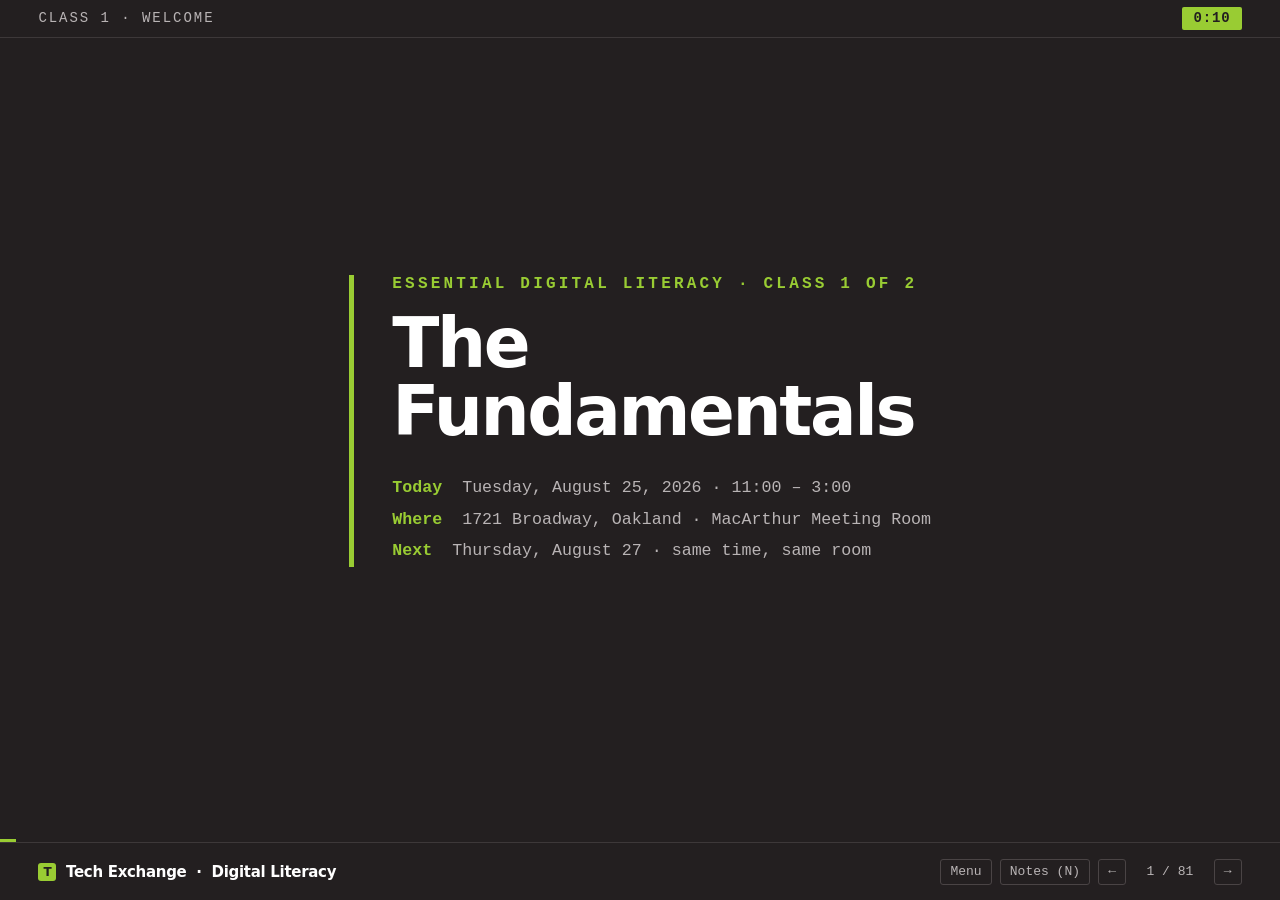
==== commit e67bafba: "Fix time format in class-1.html Minor edit to AM/PM timestamp to view in place editing outcomes." ====
--- a/class-1.html
+++ b/class-1.html
@@ -169,7 +169,7 @@
   <div class="eyebrow">Essential Digital Literacy · Class 1 of 2</div>
   <h1>The<br>Fundamentals</h1>
   <div class="meta">
-    <b>Today</b> &nbsp;Tuesday, August 25, 2026 · 11:00 AM – 3:00 PM<br>
+    <b>Today</b> &nbsp;Tuesday, August 25, 2026 · 11:00  – 3:00 <br>
     <b>Where</b> &nbsp;1721 Broadway, Oakland · MacArthur Meeting Room<br>
     <b>Next</b> &nbsp;Thursday, August 27 · same time, same room
   </div>
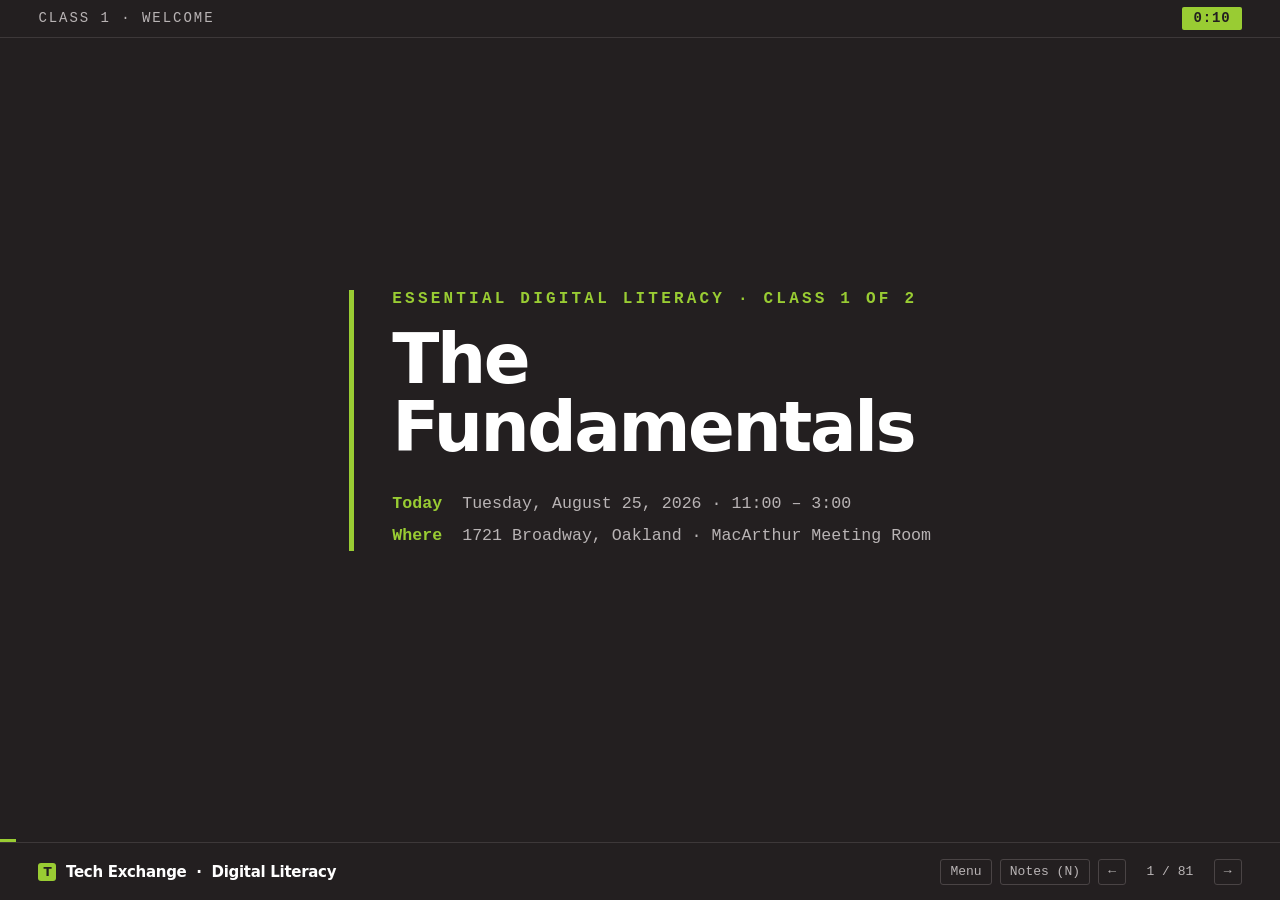
==== commit 07c3ebb0: "Remove next meeting details from class-1.html Removed the next meeting details from the meta section" ====
--- a/class-1.html
+++ b/class-1.html
@@ -171,7 +171,6 @@
   <div class="meta">
     <b>Today</b> &nbsp;Tuesday, August 25, 2026 · 11:00  – 3:00 <br>
     <b>Where</b> &nbsp;1721 Broadway, Oakland · MacArthur Meeting Room<br>
-    <b>Next</b> &nbsp;Thursday, August 27 · same time, same room
   </div>
 </div>`,
 n:"Sign-in sheet goes around now. Have everyone open the laptop and power on while you talk — the boot takes two minutes and you want that happening in the background."},
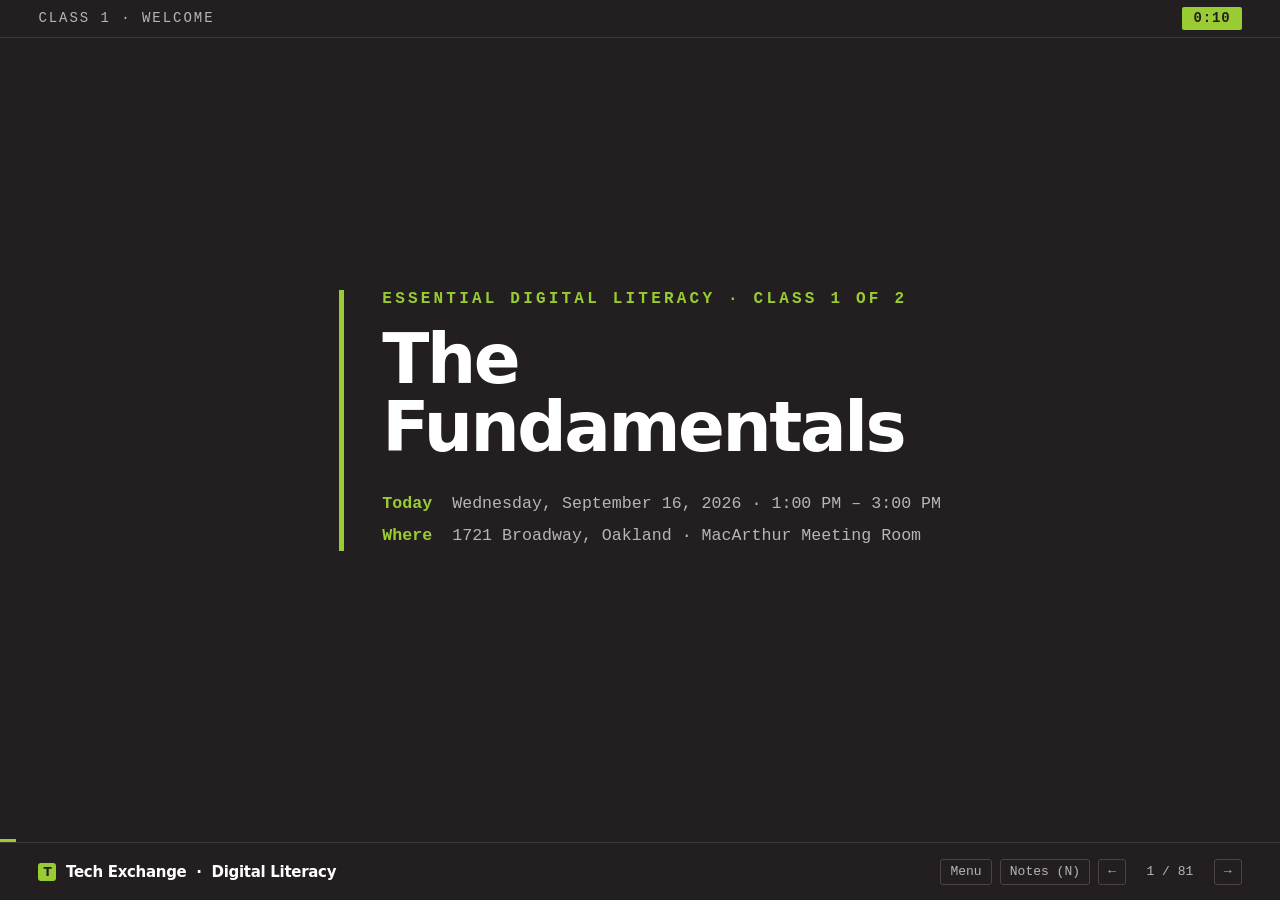
==== commit 23c975da: "Update class date and time in class-1.html" ====
--- a/class-1.html
+++ b/class-1.html
@@ -169,7 +169,7 @@
   <div class="eyebrow">Essential Digital Literacy · Class 1 of 2</div>
   <h1>The<br>Fundamentals</h1>
   <div class="meta">
-    <b>Today</b> &nbsp;Tuesday, August 25, 2026 · 11:00  – 3:00 <br>
+    <b>Today</b> &nbsp;Wednesday, September 16, 2026 · 1:00 PM  – 3:00 PM <br>
     <b>Where</b> &nbsp;1721 Broadway, Oakland · MacArthur Meeting Room<br>
   </div>
 </div>`,
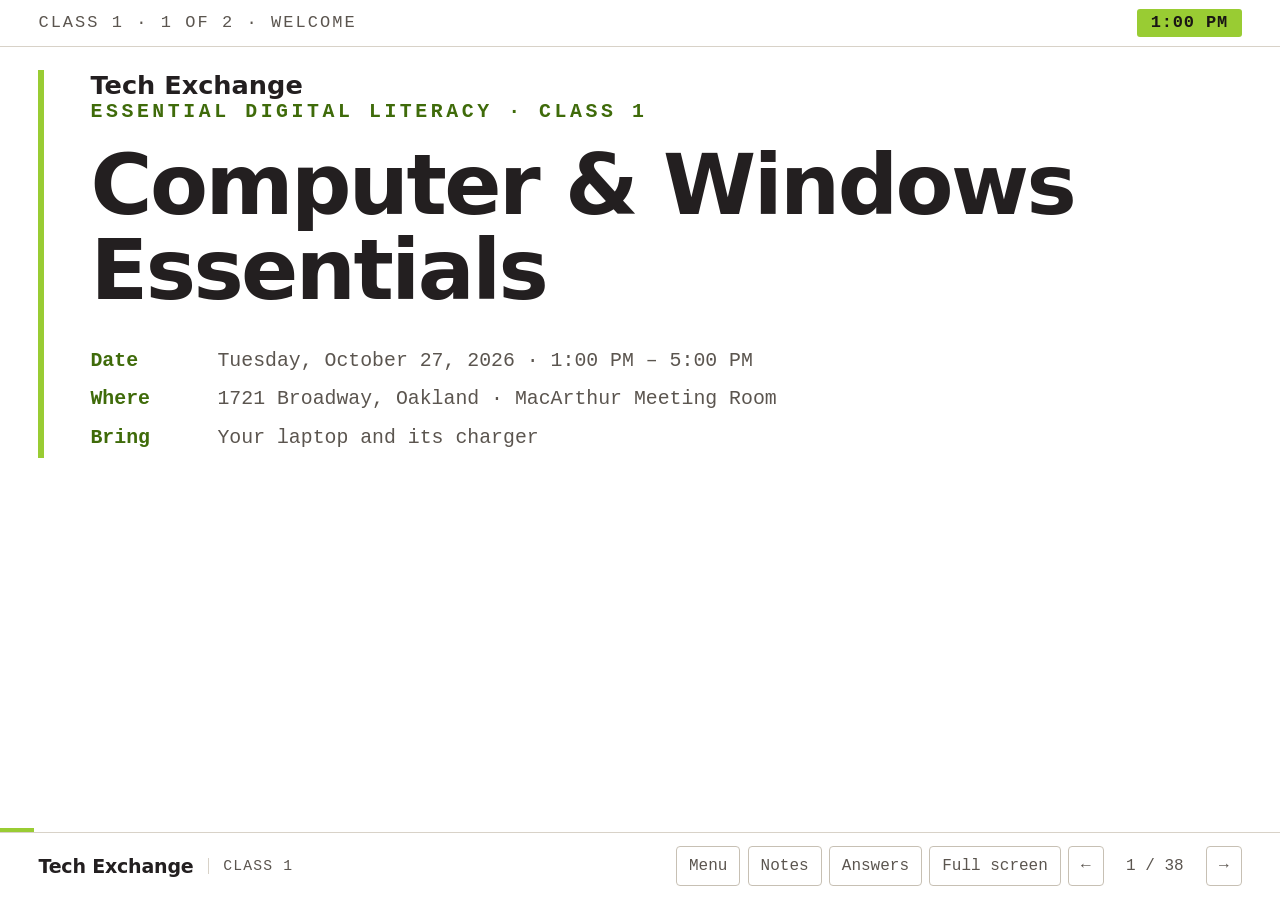
==== commit 0fca3f21: "Rebuild Class 1 and Class 2 to new lecture format - 1 class = 2 lectures; each lecture 18-19 slides " ====
--- a/class-1.html
+++ b/class-1.html
@@ -3,1112 +3,927 @@
 <head>
 <meta charset="utf-8">
 <meta name="viewport" content="width=device-width,initial-scale=1">
-<title>Class 1 — The Fundamentals | Tech Exchange Digital Literacy</title>
-<style>
-:root{
-  --ink:#231F20; --lime:#99CC33; --slate:#332E2F; --paper:#FFFFFF; --flag:#FF4D4D;
-  --muted:#B9B4B5;
-  --sans:"IBM Plex Sans","Segoe UI",system-ui,-apple-system,"Helvetica Neue",Arial,sans-serif;
-  --mono:"IBM Plex Mono","Courier New",Courier,monospace;
-}
-*{box-sizing:border-box;margin:0;padding:0}
-html,body{height:100%}
-body{
-  background:var(--ink); color:var(--paper); font-family:var(--sans);
-  overflow:hidden; -webkit-font-smoothing:antialiased;
-}
-/* ---------- stage ---------- */
-#stage{position:fixed;inset:0;display:flex;align-items:center;justify-content:center;padding:2.5vh 3vw 9vh}
-.slide{display:none;width:100%;max-width:1180px;max-height:100%;overflow-y:auto}
-.slide.on{display:block;animation:in .22s ease-out}
-@keyframes in{from{opacity:0;transform:translateY(8px)}to{opacity:1;transform:none}}
-@media (prefers-reduced-motion:reduce){.slide.on{animation:none}}
-
-/* ---------- chip strip ---------- */
-#chips{position:fixed;top:0;left:0;right:0;height:4.2vh;min-height:34px;
-  display:flex;align-items:center;justify-content:space-between;
-  padding:0 3vw;border-bottom:1px solid #3d3839;background:var(--ink);z-index:5}
-#chipL{font-family:var(--mono);font-size:clamp(11px,1.15vw,14px);letter-spacing:.14em;
-  text-transform:uppercase;color:var(--muted)}
-#chipR{font-family:var(--mono);font-size:clamp(11px,1.15vw,14px);font-weight:600;
-  background:var(--lime);color:var(--ink);padding:.25em .8em;border-radius:2px;letter-spacing:.06em}
-
-/* ---------- footer ---------- */
-#foot{position:fixed;bottom:0;left:0;right:0;height:6.4vh;min-height:48px;
-  display:flex;align-items:center;justify-content:space-between;padding:0 3vw;
-  border-top:1px solid #3d3839;background:var(--ink);z-index:5;gap:1rem}
-#brand{display:flex;align-items:center;gap:.6rem;font-weight:900;letter-spacing:-.02em;
-  font-size:clamp(12px,1.2vw,15px)}
-#brand .mark{width:1.5em;height:1.5em;background:var(--lime);border-radius:3px;
-  display:grid;place-items:center;color:var(--ink);font-size:.8em;font-weight:900}
-#nav{display:flex;align-items:center;gap:.5rem;font-family:var(--mono);font-size:clamp(11px,1.1vw,13px)}
-button{font:inherit;font-family:var(--mono);background:transparent;color:var(--muted);
-  border:1px solid #4a4445;border-radius:3px;padding:.35em .7em;cursor:pointer}
-button:hover{border-color:var(--lime);color:var(--lime)}
-button:focus-visible{outline:3px solid var(--lime);outline-offset:2px}
-#count{color:var(--muted);min-width:5.5em;text-align:center}
-#bar{position:fixed;bottom:6.4vh;left:0;height:3px;background:var(--lime);z-index:6;transition:width .2s}
-
-/* ---------- type ---------- */
-h1{font-size:clamp(2.1rem,5.4vw,4.4rem);font-weight:900;letter-spacing:-.035em;line-height:.98}
-h2{font-size:clamp(1.6rem,3.5vw,2.9rem);font-weight:900;letter-spacing:-.03em;line-height:1.04;
-  margin-bottom:.6em}
-h2 .n{color:var(--lime);font-family:var(--mono);font-size:.45em;font-weight:600;
-  letter-spacing:.1em;display:block;margin-bottom:.5em}
-p,li{font-size:clamp(1.02rem,1.75vw,1.5rem);line-height:1.5;color:#EDEAEA}
-.lead{font-size:clamp(1.15rem,2.1vw,1.75rem);color:var(--paper)}
-strong{color:var(--paper);font-weight:700}
-.kbd{font-family:var(--mono);background:var(--slate);border:1px solid #4a4445;
-  border-radius:3px;padding:.12em .45em;font-size:.9em;color:var(--lime);white-space:nowrap}
-ul{list-style:none}
-ul li{position:relative;padding-left:1.5em;margin-bottom:.65em}
-ul li::before{content:"";position:absolute;left:0;top:.62em;width:.55em;height:.55em;
-  background:var(--lime);border-radius:1px}
-ol{padding-left:0;counter-reset:s;list-style:none}
-ol li{position:relative;padding-left:2.4em;margin-bottom:.7em;counter-increment:s}
-ol li::before{content:counter(s);position:absolute;left:0;top:.05em;font-family:var(--mono);
-  font-size:.85em;font-weight:600;color:var(--ink);background:var(--lime);width:1.7em;height:1.7em;
-  display:grid;place-items:center;border-radius:3px}
-
-/* ---------- components ---------- */
-.grid{display:grid;gap:1rem;margin-top:.4em}
-.g2{grid-template-columns:repeat(2,1fr)}
-.g3{grid-template-columns:repeat(3,1fr)}
-.g4{grid-template-columns:repeat(4,1fr)}
-@media(max-width:820px){.g2,.g3,.g4{grid-template-columns:1fr}}
-.card{background:var(--slate);border-radius:5px;padding:1.1em 1.2em;border-left:3px solid var(--lime)}
-.card h3{font-size:clamp(.95rem,1.5vw,1.25rem);font-weight:700;margin-bottom:.35em;color:var(--paper)}
-.card p{font-size:clamp(.9rem,1.35vw,1.12rem);color:#CFCACB;line-height:1.42}
-.plain{border-left-color:#4a4445}
-
-.callout{border-radius:5px;padding:1em 1.2em;margin-top:1.1em;background:var(--slate);
-  border-left:4px solid var(--lime)}
-.callout .tag{font-family:var(--mono);font-size:.72em;letter-spacing:.16em;text-transform:uppercase;
-  color:var(--lime);font-weight:600;display:block;margin-bottom:.35em}
-.callout.caution{border-left-color:var(--flag)}
-.callout.caution .tag{color:var(--flag)}
-.callout p{font-size:clamp(.95rem,1.5vw,1.25rem)}
-
-.obj{background:var(--slate);border-radius:5px;padding:1.1em 1.3em;margin-top:1em}
-.obj .tag{font-family:var(--mono);font-size:.72em;letter-spacing:.16em;text-transform:uppercase;
-  color:var(--lime);font-weight:600;display:block;margin-bottom:.6em}
-
-.cover{border-left:5px solid var(--lime);padding-left:clamp(1rem,3vw,2.4rem)}
-.cover .eyebrow{font-family:var(--mono);color:var(--lime);letter-spacing:.2em;font-weight:600;
-  text-transform:uppercase;font-size:clamp(.75rem,1.3vw,1rem);margin-bottom:1.1em}
-.cover .meta{font-family:var(--mono);color:var(--muted);margin-top:1.6em;
-  font-size:clamp(.8rem,1.3vw,1.05rem);line-height:1.9}
-.cover .meta b{color:var(--lime);font-weight:600}
-
-.steps li{background:var(--slate);border-radius:4px;padding:.75em 1em .75em 3.4em;margin-bottom:.55em}
-.steps li::before{left:.8em;top:.75em}
-
-.qa{background:var(--slate);border-radius:5px;padding:1em 1.2em;margin-bottom:.7em}
-.qa .q{font-weight:700;font-size:clamp(1rem,1.6vw,1.3rem);margin-bottom:.3em}
-.qa .a{color:var(--lime);font-family:var(--mono);font-size:clamp(.88rem,1.4vw,1.1rem)}
-
-table{width:100%;border-collapse:collapse;margin-top:.6em}
-th,td{text-align:left;padding:.6em .7em;border-bottom:1px solid #433d3e;
-  font-size:clamp(.88rem,1.4vw,1.15rem)}
-th{font-family:var(--mono);font-size:.78em;letter-spacing:.12em;text-transform:uppercase;
-  color:var(--lime);font-weight:600}
-
-/* scam drill */
-.msg{background:var(--slate);border-radius:6px;padding:1.2em 1.4em;font-size:clamp(.95rem,1.55vw,1.25rem);
-  line-height:1.65;max-width:44ch;border:1px solid #4a4445}
-.flag{background:#4a4445;border-radius:3px;padding:.05em .3em;cursor:pointer;
-  border-bottom:2px dotted var(--lime)}
-.flag:hover{background:#5a5354}
-.flag.hit{background:var(--flag);color:var(--ink);font-weight:700;border-bottom-color:transparent}
-#drillCount{font-family:var(--mono);color:var(--lime);font-weight:600;margin-top:.9em;display:block;
-  font-size:clamp(.9rem,1.4vw,1.15rem)}
-
-/* notes */
-#notes{position:fixed;left:0;right:0;bottom:6.4vh;max-height:42vh;overflow-y:auto;
-  background:#171415;border-top:2px solid var(--lime);padding:1.1em 3vw;display:none;z-index:7}
-#notes.on{display:block}
-#notes h4{font-family:var(--mono);font-size:.78rem;letter-spacing:.16em;text-transform:uppercase;
-  color:var(--lime);margin-bottom:.5em}
-#notes p{font-size:clamp(.9rem,1.3vw,1.08rem);color:#DAD6D7;line-height:1.55}
-
-/* menu */
-#menu{position:fixed;inset:0;background:rgba(20,17,18,.97);z-index:9;display:none;
-  padding:6vh 6vw;overflow-y:auto}
-#menu.on{display:block}
-#menu h3{font-family:var(--mono);color:var(--lime);letter-spacing:.16em;text-transform:uppercase;
-  font-size:.85rem;margin:1.4em 0 .6em}
-#menu h3:first-child{margin-top:0}
-#menu a{display:block;color:#DAD6D7;text-decoration:none;padding:.35em 0;
-  font-size:clamp(.92rem,1.4vw,1.15rem);border-bottom:1px solid #2e2a2b}
-#menu a:hover,#menu a:focus{color:var(--lime)}
-.sr{position:absolute;width:1px;height:1px;overflow:hidden;clip:rect(0 0 0 0)}
-</style>
+<title>Class 1 — Computer &amp; Windows Essentials | Tech Exchange Digital Literacy</title>
+<meta name="description" content="Tech Exchange Essential Digital Literacy, Class 1: Lecture 1 Computer Essentials (mouse, touchpad, keyboard, TypingClub) and Lecture 2 Windows 11 Fundamentals.">
+<meta name="theme-color" content="#FFFFFF">
+<link rel="preconnect" href="https://static.wixstatic.com">
+<link rel="stylesheet" href="assets/deck.css?v=20261027">
 </head>
 <body>
 <div id="chips"><span id="chipL"></span><span id="chipR"></span></div>
-<div id="stage"><div id="slides"></div></div>
+<main id="stage"><div id="slides"></div></main>
 <div id="bar" style="width:0"></div>
-<div id="notes"><h4>Instructor notes</h4><p id="notesBody"></p></div>
-<div id="menu" role="dialog" aria-label="Jump to section"></div>
-<div id="foot">
-  <div id="brand"><span class="mark">T</span> Tech&nbsp;Exchange &nbsp;·&nbsp; Digital Literacy</div>
-  <div id="nav">
-    <button id="btnMenu" aria-label="Jump to section">Menu</button>
-    <button id="btnNotes" aria-label="Toggle instructor notes">Notes (N)</button>
-    <button id="btnPrev" aria-label="Previous slide">←</button>
+<div id="notes" aria-live="polite"><h4>Instructor notes</h4><p id="notesBody"></p></div>
+<div id="menu" role="dialog" aria-label="Jump to a slide"></div>
+<div id="live" class="sr" aria-live="polite"></div>
+<footer id="foot">
+  <div id="brand">
+    <img data-logo src="https://static.wixstatic.com/media/3c9e35_1265111053414362a4400f4e68c14291~mv2.png" alt="Tech Exchange" width="2376" height="904">
+    <span class="wm" hidden>Tech Exchange</span>
+    <span class="prog" id="prog"></span>
+  </div>
+  <nav id="nav" aria-label="Slide controls">
+    <button id="btnMenu" type="button" title="Jump to a slide (M)">Menu</button>
+    <button id="btnNotes" type="button" aria-pressed="false" title="Instructor notes (N)">Notes</button>
+    <button id="btnAns" type="button" aria-pressed="false" title="Show answers (A)">Answers</button>
+    <button id="btnFs" type="button" title="Full screen (F)">Full screen</button>
+    <button id="btnPrev" type="button" aria-label="Previous slide">←</button>
     <span id="count"></span>
-    <button id="btnNext" aria-label="Next slide">→</button>
+    <button id="btnNext" type="button" aria-label="Next slide">→</button>
+  </nav>
+</footer>
+<script>
+var LOGO='<img class="logo" data-logo src="https://static.wixstatic.com/media/3c9e35_1265111053414362a4400f4e68c14291~mv2.png" alt="Tech Exchange" width="2376" height="904"><span class="wm" hidden style="font-weight:800;font-size:1.6rem">Tech Exchange</span>';
+window.DECK = [
+
+/* ============================== CLASS 1 · FRONT MATTER ============================== */
+{h:"Class 1",c:"Welcome",t:"1:00 PM",html:`
+<div class="cover">`+LOGO+`
+  <div class="eyebrow">Essential Digital Literacy · Class 1</div>
+  <h1>Computer &amp; Windows<br>Essentials</h1>
+  <div class="meta">
+    <b>Date</b>Tuesday, October 27, 2026 · 1:00 PM – 5:00 PM<br>
+    <b>Where</b>1721 Broadway, Oakland · MacArthur Meeting Room<br>
+    <b>Bring</b>Your laptop and its charger
   </div>
-</div>
-<script>
-const DECK = [
-
-/* ===================== FRONT MATTER ===================== */
-{h:"Class 1",c:"Welcome",t:"0:10",html:`
+</div>`,
+n:"Sign-in sheet goes around now. Have everyone open the laptop and press the power button while you talk — start-up takes about two minutes and you want that happening in the background."},
+
+{h:"Class 1",c:"Today's plan",t:"1:05 PM",html:`
+<h2><span class="n">Today's plan</span>Four lectures, four things you build</h2>
+<table>
+<tr><th>Time</th><th>Lecture</th><th>Hands-on lab — what you walk out with</th></tr>
+<tr><td><span class="kbd">1:00</span></td><td><b>1 · Computer Essentials</b><br><span class="small">Mouse, touchpad, keyboard, typing</span></td><td>TypingClub stars and your first keyboard shortcuts</td></tr>
+<tr><td><span class="kbd">2:00</span></td><td><b>2 · Windows 11 Fundamentals</b><br><span class="small">Desktop, Start, files, windows</span></td><td>A filing system that holds your contact card</td></tr>
+<tr><td><span class="kbd">3:00</span></td><td><b>3 · Internet Fundamentals</b> <span class="small">(Class 2)</span></td><td>A favorites bar of sites you really use</td></tr>
+<tr><td><span class="kbd">4:00</span></td><td><b>4 · Staying Safe Online</b> <span class="small">(Class 2)</span></td><td>A strong passphrase you can remember</td></tr>
+</table>
+<div class="grid g3 mt">
+<div class="card"><h3>Wrong click?</h3><p>Press <span class="kbd">Esc</span>. It backs you out of almost anything.</p></div>
+<div class="card"><h3>Deleted something?</h3><p>Press <span class="kbd">Ctrl</span> + <span class="kbd">Z</span> to undo it.</p></div>
+<div class="card"><h3>Lost?</h3><p>Raise your hand. Ten-minute break at the end of every hour.</p></div>
+</div>`,
+n:"Ground rule, said slowly: you cannot break this laptop today — every mistake has an undo. Fear of breaking the machine is the biggest barrier in the room, bigger than any skill gap. Point at the right-hand column: they leave with four things they made, not four things they watched."},
+
+/* ============================== LECTURE 1 · COMPUTER ESSENTIALS ============================== */
+{h:"Lecture 1",c:"Lecture cover",t:"1:00–1:50",html:`
 <div class="cover">
-  <div class="eyebrow">Essential Digital Literacy · Class 1 of 2</div>
-  <h1>The<br>Fundamentals</h1>
-  <div class="meta">
-    <b>Today</b> &nbsp;Wednesday, September 16, 2026 · 1:00 PM  – 3:00 PM <br>
-    <b>Where</b> &nbsp;1721 Broadway, Oakland · MacArthur Meeting Room<br>
-  </div>
-</div>`,
-n:"Sign-in sheet goes around now. Have everyone open the laptop and power on while you talk — the boot takes two minutes and you want that happening in the background."},
-
-{h:"Class 1",c:"Welcome",t:"0:10",html:`
-<h2><span class="n">Today's plan</span>Four hours, four topics</h2>
-<table>
-<tr><th>Hour</th><th>What we cover</th><th>What you walk out with</th></tr>
-<tr><td><span class="kbd">11:00</span></td><td>Computer Essentials</td><td>A contact card file you own</td></tr>
-<tr><td><span class="kbd">12:00</span></td><td>Windows Fundamentals</td><td>Folders that hold it</td></tr>
-<tr><td><span class="kbd">13:10</span></td><td>Internet Fundamentals</td><td>Your own bookmarks</td></tr>
-<tr><td><span class="kbd">14:00</span></td><td>Staying Safe Online</td><td>A strong passphrase</td></tr>
-</table>
-<div class="callout"><span class="tag">Note</span><p>Break every hour. Lunch at 12:40. We finish at 3:00 sharp.</p></div>`,
-n:"Point at the artifact column. That is the promise of the day — they leave with four things they made, not four things they watched."},
-
-{h:"Class 1",c:"Welcome",t:"0:10",html:`
-<h2><span class="n">Ground rule</span>You cannot break this laptop</h2>
-<p class="lead">Nothing you do today is permanent. Every mistake in this room has an undo.</p>
-<div class="grid g3" style="margin-top:1.4em">
-<div class="card"><h3>Wrong click?</h3><p>Press <span class="kbd">Esc</span>. It backs you out of almost anything.</p></div>
-<div class="card"><h3>Deleted something?</h3><p>Press <span class="kbd">Ctrl</span> + <span class="kbd">Z</span>. It undoes your last action.</p></div>
-<div class="card"><h3>Totally lost?</h3><p>Raise your hand. That is what I am here for.</p></div>
-</div>
-<div class="callout"><span class="tag">Important</span><p>Ask the question. If you are wondering, three other people are wondering too.</p></div>`,
-n:"Say this slowly. Fear of breaking the machine is the single biggest barrier in this room — more than any skill gap. Come back to Ctrl+Z all day."},
-
-/* ===================== HOUR 1 : C1-L1 ===================== */
-{h:"Hour 1 · C1-L1",c:"Module cover",t:"40 min",html:`
-<div class="cover">
-  <div class="eyebrow">Hour 1 · Module C1-L1</div>
+  <div class="eyebrow">Class 1 · Lecture 1 of 4</div>
   <h1>Computer<br>Essentials</h1>
   <div class="meta">
-    <b>Teach</b> 25 min &nbsp;·&nbsp; <b>Hands-on</b> 12 min &nbsp;·&nbsp; <b>Checkpoint</b> 3 min<br>
-    <b>You will build</b> &nbsp;My Info.txt — your own contact card
+    <b>Covers</b>The parts of a computer · mouse &amp; touchpad · keyboard · typing<br>
+    <b>Timing</b>Teach 30 min · Hands-on lab 15 min · Checkpoint 5 min · Break 10 min<br>
+    <b>You build</b>TypingClub progress and five shortcuts you can do without looking
   </div>
 </div>`,
-n:"Clock check: you should start this at 11:10 and be at the lab launch by 11:35."},
-
-{h:"Hour 1 · C1-L1",c:"Why this matters",t:"1:30",html:`
+n:"Clock check: teaching should finish by 1:30 so the lab starts on time."},
+
+{h:"Lecture 1",c:"Objectives",t:"1 min",html:`
 <h2><span class="n">Why this matters</span>The parts you touch every minute</h2>
-<p class="lead">You will spend more time on the touchpad and keyboard than on anything else this laptop does. Twenty minutes here saves you hours later.</p>
-<div class="obj"><span class="tag">By the end of this hour you can</span>
+<p class="lead">You will spend more time on the touchpad and keyboard than on anything else this laptop does. Thirty minutes here saves hours later.</p>
+<div class="obj"><span class="tag">By the end of this lecture you can</span>
 <ul>
-<li>Identify the four groups of parts inside your laptop</li>
-<li>Move, select, open, and drag using the touchpad</li>
-<li>Locate the eight keys that do the most work</li>
-<li>Find any program by typing its name</li>
-<li>Copy text in one program and paste it into another</li>
+<li>Name the four jobs inside every computer: input, processing, storage, output</li>
+<li>Hover, click, double-click, right-click, drag, and scroll — with a mouse or a touchpad</li>
+<li>Find the command keys and use the shortcuts that save the most time</li>
+<li>Sit and place your hands correctly, and practice typing on TypingClub</li>
 </ul></div>`,
 n:"Read the objectives out loud. Adults want to know the destination before the trip."},
 
-{h:"Hour 1 · C1-L1",c:"Recall",t:"1:00",html:`
-<h2><span class="n">You already know this</span>A laptop is a phone with more room</h2>
+{h:"Lecture 1",c:"Concept",t:"3 min",html:`
+<h2><span class="n">How a computer works</span>Four jobs, one machine</h2>
+<div class="fig">
+<svg class="dg" viewBox="0 0 820 430" role="img" aria-label="Diagram: input devices send information to the processor, which sends results to output devices. Memory and storage connect to the processor.">
+<defs><marker id="ar1" viewBox="0 0 10 10" refX="8.5" refY="5" markerWidth="7" markerHeight="7" orient="auto-start-reverse"><path d="M0,0L10,5L0,10z" fill="#3F6B0A"/></marker></defs>
+<rect class="ui" x="20" y="30" width="220" height="245" rx="12"/><rect class="lime" x="20" y="30" width="220" height="50" rx="12"/><rect class="lime" x="20" y="62" width="220" height="18"/>
+<text class="t-l" x="130" y="62" text-anchor="middle">INPUT</text>
+<text class="t-m" x="40" y="115">Keyboard</text><text class="t-m" x="40" y="145">Mouse / touchpad</text><text class="t-m" x="40" y="175">Webcam</text><text class="t-m" x="40" y="205">Microphone</text>
+<text class="t-s t-mut" x="40" y="255">You tell the computer</text>
+<rect class="ui" x="300" y="30" width="220" height="245" rx="12"/><rect class="lime" x="300" y="30" width="220" height="50" rx="12"/><rect class="lime" x="300" y="62" width="220" height="18"/>
+<text class="t-l" x="410" y="62" text-anchor="middle">PROCESSING</text>
+<text class="t-m" x="320" y="115">CPU — the brain</text><text class="t-m" x="320" y="145">GPU — draws the</text><text class="t-m" x="320" y="167">picture on screen</text>
+<text class="t-s t-mut" x="320" y="255">The computer thinks</text>
+<rect class="ui" x="580" y="30" width="220" height="245" rx="12"/><rect class="lime" x="580" y="30" width="220" height="50" rx="12"/><rect class="lime" x="580" y="62" width="220" height="18"/>
+<text class="t-l" x="690" y="62" text-anchor="middle">OUTPUT</text>
+<text class="t-m" x="600" y="115">Screen</text><text class="t-m" x="600" y="145">Speakers</text><text class="t-m" x="600" y="175">Headphones</text><text class="t-m" x="600" y="205">Printer</text>
+<text class="t-s t-mut" x="600" y="255">The computer answers</text>
+<line class="wire-l" x1="242" y1="152" x2="296" y2="152" marker-end="url(#ar1)"/>
+<line class="wire-l" x1="522" y1="152" x2="576" y2="152" marker-end="url(#ar1)"/>
+<line class="wire-l" x1="410" y1="280" x2="410" y2="318" marker-start="url(#ar1)" marker-end="url(#ar1)"/>
+<rect class="limesoft" x="170" y="322" width="480" height="96" rx="12"/>
+<text class="t-l" x="410" y="352" text-anchor="middle">MEMORY &amp; STORAGE</text>
+<text class="t-m" x="410" y="380" text-anchor="middle">RAM — short-term workspace (cleared at shut down)</text>
+<text class="t-m" x="410" y="404" text-anchor="middle">SSD / hard drive, flash drive, memory card — keeps files</text>
+</svg>
+<div>
+<p class="lead">Every computer, phone, and tablet does the same four jobs.</p>
+<div class="callout"><span class="tag">Troubleshooting tip</span><p>Slow? Usually processing or memory. Not responding to you? Usually input. Knowing the four jobs is most of troubleshooting.</p></div>
+</div>
+</div>`,
+n:"Walk left to right: input, processing, output — then down to memory and storage. Ninety seconds, then move on. This is orientation, not an exam."},
+
+{h:"Lecture 1",c:"Concept",t:"2 min",html:`
+<h2><span class="n">Memory vs. storage</span>The desk and the filing cabinet</h2>
 <div class="grid g2">
-<div class="card"><h3>On your phone</h3><p>You tap an app to open it. You swipe to scroll. You hold and drag to move an icon. You type on a keyboard that appears.</p></div>
-<div class="card"><h3>On this laptop</h3><p>You tap the touchpad to open. You slide two fingers to scroll. You press and drag to move. You type on a keyboard that is always there.</p></div>
-</div>
-<p style="margin-top:1.2em">The ideas are identical. Only the surface changed.</p>`,
-n:"Almost everyone in this room has a smartphone. Anchor everything to it — you are teaching a translation, not a new language."},
-
-{h:"Hour 1 · C1-L1",c:"Concept",t:"2:00",html:`
-<h2><span class="n">Concept 1 of 9</span>Four groups of parts</h2>
-<p>Think of an office. Different departments, one job.</p>
-<div class="grid g4" style="margin-top:1em">
-<div class="card"><h3>Processing</h3><p>The brain. Does the thinking and the calculating.</p></div>
-<div class="card"><h3>Memory &amp; storage</h3><p>Where your files live. Documents, photos, programs.</p></div>
-<div class="card"><h3>Input</h3><p>How you talk to it. Touchpad, keyboard, camera, microphone.</p></div>
-<div class="card"><h3>Output</h3><p>How it answers you. Screen, speakers, printer.</p></div>
-</div>
-<div class="callout"><span class="tag">Tip</span><p>When something is slow, it is usually processing or memory. When something will not respond to you, it is usually input. Knowing which group is which is most of troubleshooting.</p></div>`,
-n:"Do not linger. This is orientation, not an exam. Ninety seconds and move."},
-
-{h:"Hour 1 · C1-L1",c:"Concept",t:"2:30",html:`
-<h2><span class="n">Concept 2 of 9</span>The touchpad is your steering wheel</h2>
-<p class="lead">The flat rectangle below the keyboard. Light touches, not hard presses.</p>
-<div class="grid g2" style="margin-top:1em">
-<div class="card"><h3>Hover</h3><p>Rest one finger and slide. The arrow on screen follows you. Nothing is selected yet.</p></div>
-<div class="card"><h3>Tap once</h3><p>One quick, light tap. Selects the thing under the arrow.</p></div>
-<div class="card"><h3>Tap twice</h3><p>Two quick taps. Opens a file, folder, or program.</p></div>
-<div class="card"><h3>Tap with two fingers</h3><p>Opens the hidden menu of extra options. This is the one people forget.</p></div>
-</div>
-<div class="callout"><span class="tag">Tip</span><p>Not registering? Use slightly more pressure — but never press hard. The touchpad reads contact, not force.</p></div>`,
-n:"Have everyone put a finger on the touchpad and move it while you talk. Physical repetition beats explanation here."},
-
-{h:"Hour 1 · C1-L1",c:"Concept",t:"2:00",html:`
-<h2><span class="n">Concept 3 of 9</span>Press and drag</h2>
-<p class="lead">Picking something up and putting it somewhere else.</p>
+<div class="card"><span class="tag">Memory · RAM</span><h3>Your desk</h3><p>Where the work you have open right now sits. Fast, but cleared when the computer shuts down. More RAM = more programs open at once without slowing down.</p></div>
+<div class="card"><span class="tag">Storage · SSD or hard drive</span><h3>Your filing cabinet</h3><p>Where files live when you are not using them. Stays put when the power is off. This is why you <b>save</b> your work.</p></div>
+</div>
+<div class="grid g2 mt">
+<div class="card plain"><h3>Flash drive</h3><p>A filing cabinet that fits on your key ring. Plugs into a USB port.</p></div>
+<div class="card plain"><h3>Memory card</h3><p>The small card inside cameras and some phones. Same job, smaller.</p></div>
+</div>
+<div class="callout"><span class="tag">Remember</span><p>Not saved = still only on the desk. Shut down before saving and it is gone.</p></div>`,
+n:"This is the 'why save' slide. In Lecture 2 they save a file — tie it back to the filing cabinet then."},
+
+{h:"Lecture 1",c:"Concept",t:"2 min",html:`
+<h2><span class="n">Pointing devices</span>Mouse and touchpad do the same job</h2>
+<div class="fig">
+<svg class="dg" viewBox="0 0 820 400" role="img" aria-label="Diagram of a mouse with left button, right button and scroll wheel, and a laptop touchpad with touch surface and left and right click zones.">
+<rect class="ui" x="95" y="40" width="170" height="290" rx="85"/>
+<path class="wire" d="M180,40 L180,150 M100,150 L260,150"/>
+<rect class="ink" x="171" y="72" width="18" height="46" rx="9"/>
+<rect class="frame" x="430" y="50" width="360" height="290" rx="16"/>
+<rect class="ui" x="500" y="110" width="220" height="160" rx="12"/>
+<path class="dash" d="M500,232 L720,232 M610,232 L610,270"/>
+<text class="t-l" x="180" y="378" text-anchor="middle">MOUSE</text>
+<text class="t-l" x="610" y="378" text-anchor="middle">TOUCHPAD</text>
+<line class="lead" x1="62" y1="100" x2="132" y2="100"/><g class="co"><circle cx="50" cy="100" r="15"/><text x="50" y="100">1</text></g>
+<line class="lead" x1="298" y1="100" x2="228" y2="100"/><g class="co"><circle cx="310" cy="100" r="15"/><text x="310" y="100">2</text></g>
+<line class="lead" x1="298" y1="200" x2="190" y2="110"/><g class="co"><circle cx="310" cy="205" r="15"/><text x="310" y="205">3</text></g>
+<line class="lead" x1="745" y1="150" x2="680" y2="170"/><g class="co"><circle cx="760" cy="148" r="15"/><text x="760" y="148">4</text></g>
+<line class="lead" x1="472" y1="292" x2="550" y2="252"/><g class="co"><circle cx="460" cy="300" r="15"/><text x="460" y="300">5</text></g>
+<line class="lead" x1="748" y1="292" x2="670" y2="252"/><g class="co"><circle cx="760" cy="300" r="15"/><text x="760" y="300">6</text></g>
+</svg>
+<ol class="legend">
+<li data-n="1"><b>Left button</b> — select and open</li>
+<li data-n="2"><b>Right button</b> — more options</li>
+<li data-n="3"><b>Scroll wheel</b> — move up and down a page</li>
+<li data-n="4"><b>Touch surface</b> — slide one finger to move the pointer; tap to click</li>
+<li data-n="5"><b>Left click zone</b> — press down here to click</li>
+<li data-n="6"><b>Right click zone</b> — or tap with two fingers</li>
+</ol>
+</div>`,
+n:"Have everyone put a finger on the touchpad and move it while you talk. Light touches — the touchpad reads contact, not force."},
+
+{h:"Lecture 1",c:"Concept",t:"3 min",html:`
+<h2><span class="n">Six pointer actions</span>Everything you do with the pointer</h2>
+<table>
+<tr><th>Action</th><th>Mouse</th><th>Touchpad</th><th>Use it to</th></tr>
+<tr><td><b>Hover</b></td><td>Move the mouse</td><td>Slide one finger</td><td>Point at something — nothing is selected yet</td></tr>
+<tr><td><b>Click</b></td><td>Press left button once</td><td>Tap once</td><td>Select an item, press a button, follow a link</td></tr>
+<tr><td><b>Double-click</b></td><td>Two quick left clicks</td><td>Two quick taps</td><td>Open a file, folder, or program</td></tr>
+<tr><td><b>Right-click</b></td><td>Press right button</td><td>Tap with two fingers</td><td>Open the menu of extra options</td></tr>
+<tr><td><b>Click and drag</b></td><td>Hold left button, move</td><td>Press, hold, slide</td><td>Move a file, highlight text, resize a window</td></tr>
+<tr><td><b>Scroll</b></td><td>Roll the wheel</td><td>Slide two fingers</td><td>Move up and down a long page</td></tr>
+</table>
+<div class="callout"><span class="tag">Tip</span><p>Not sure? Click once first. If nothing useful happens, right-click to see what else is possible.</p></div>`,
+n:"Demo each row on the projector, then have the room do it: drag the Recycle Bin icon a few inches and back; right-click the desktop and press Esc to close the menu."},
+
+{h:"Lecture 1",c:"Concept",t:"2 min",html:`
+<h2><span class="n">Selecting text</span>Highlight first, then act</h2>
+<p class="lead">Before you can copy, delete, or bold text, you select it. It turns highlighted.</p>
+<div class="grid g2 mt">
+<div class="card"><h3>Click and drag</h3><p>Press at the start of the words, hold, and slide to the end. Let go.</p></div>
+<div class="card"><h3>Double-click a word</h3><p>Selects just that one word.</p></div>
+<div class="card"><h3>Triple-click</h3><p>Selects the whole paragraph or line.</p></div>
+<div class="card"><h3><span class="kbd">Ctrl</span> + <span class="kbd">A</span></h3><p>Selects <b>all</b> — every word on the page or every file in the folder.</p></div>
+</div>
+<div class="callout"><span class="tag">Note</span><p>Typing while text is highlighted replaces it. If that happens by accident: <span class="kbd">Ctrl</span> + <span class="kbd">Z</span>.</p></div>`,
+n:"Most beginners only know drag-to-select, and it is the hardest one on a touchpad. Double-click and Ctrl+A are the easy wins."},
+
+{h:"Lecture 1",c:"Concept",t:"2 min",html:`
+<h2><span class="n">The keyboard</span>Your keyboard has neighborhoods</h2>
+<svg class="dg" viewBox="0 0 900 420" role="img" aria-label="Laptop keyboard with zones: letters and numbers, command keys, editing keys, arrow keys, and the function row.">
+<rect class="frame" x="10" y="8" width="880" height="350" rx="14"/>
+<rect class="limesoft" x="25.0" y="20" width="51.0" height="34" rx="6"/>
+<text class="t-s" x="50.5" y="42.0" text-anchor="middle" font-weight="700">Esc</text>
+<rect class="ui2" x="81.0" y="20" width="51.0" height="34" rx="6"/>
+<text class="t-s" x="106.5" y="42.0" text-anchor="middle">F1</text>
+<rect class="ui2" x="137.0" y="20" width="51.0" height="34" rx="6"/>
+<text class="t-s" x="162.5" y="42.0" text-anchor="middle">F2</text>
+<rect class="ui2" x="193.0" y="20" width="51.0" height="34" rx="6"/>
+<text class="t-s" x="218.5" y="42.0" text-anchor="middle">F3</text>
+<rect class="ui2" x="249.0" y="20" width="51.0" height="34" rx="6"/>
+<text class="t-s" x="274.5" y="42.0" text-anchor="middle">F4</text>
+<rect class="ui2" x="305.0" y="20" width="51.0" height="34" rx="6"/>
+<text class="t-s" x="330.5" y="42.0" text-anchor="middle">F5</text>
+<rect class="ui2" x="361.0" y="20" width="51.0" height="34" rx="6"/>
+<text class="t-s" x="386.5" y="42.0" text-anchor="middle">F6</text>
+<rect class="ui2" x="417.0" y="20" width="51.0" height="34" rx="6"/>
+<text class="t-s" x="442.5" y="42.0" text-anchor="middle">F7</text>
+<rect class="ui2" x="473.0" y="20" width="51.0" height="34" rx="6"/>
+<text class="t-s" x="498.5" y="42.0" text-anchor="middle">F8</text>
+<rect class="ui2" x="529.0" y="20" width="51.0" height="34" rx="6"/>
+<text class="t-s" x="554.5" y="42.0" text-anchor="middle">F9</text>
+<rect class="ui2" x="585.0" y="20" width="51.0" height="34" rx="6"/>
+<text class="t-s" x="610.5" y="42.0" text-anchor="middle">F10</text>
+<rect class="ui2" x="641.0" y="20" width="51.0" height="34" rx="6"/>
+<text class="t-s" x="666.5" y="42.0" text-anchor="middle">F11</text>
+<rect class="ui2" x="697.0" y="20" width="51.0" height="34" rx="6"/>
+<text class="t-s" x="722.5" y="42.0" text-anchor="middle">F12</text>
+<rect class="lime" x="753.0" y="20" width="107.0" height="34" rx="6"/>
+<text class="t-s" x="806.5" y="42.0" text-anchor="middle" font-weight="700">Del</text>
+<rect class="ui" x="25.0" y="62" width="51.0" height="52" rx="6"/>
+<text class="t-m" x="50.5" y="93.0" text-anchor="middle">&#96;</text>
+<rect class="ui" x="81.0" y="62" width="51.0" height="52" rx="6"/>
+<text class="t-m" x="106.5" y="93.0" text-anchor="middle">1</text>
+<rect class="ui" x="137.0" y="62" width="51.0" height="52" rx="6"/>
+<text class="t-m" x="162.5" y="93.0" text-anchor="middle">2</text>
+<rect class="ui" x="193.0" y="62" width="51.0" height="52" rx="6"/>
+<text class="t-m" x="218.5" y="93.0" text-anchor="middle">3</text>
+<rect class="ui" x="249.0" y="62" width="51.0" height="52" rx="6"/>
+<text class="t-m" x="274.5" y="93.0" text-anchor="middle">4</text>
+<rect class="ui" x="305.0" y="62" width="51.0" height="52" rx="6"/>
+<text class="t-m" x="330.5" y="93.0" text-anchor="middle">5</text>
+<rect class="ui" x="361.0" y="62" width="51.0" height="52" rx="6"/>
+<text class="t-m" x="386.5" y="93.0" text-anchor="middle">6</text>
+<rect class="ui" x="417.0" y="62" width="51.0" height="52" rx="6"/>
+<text class="t-m" x="442.5" y="93.0" text-anchor="middle">7</text>
+<rect class="ui" x="473.0" y="62" width="51.0" height="52" rx="6"/>
+<text class="t-m" x="498.5" y="93.0" text-anchor="middle">8</text>
+<rect class="ui" x="529.0" y="62" width="51.0" height="52" rx="6"/>
+<text class="t-m" x="554.5" y="93.0" text-anchor="middle">9</text>
+<rect class="ui" x="585.0" y="62" width="51.0" height="52" rx="6"/>
+<text class="t-m" x="610.5" y="93.0" text-anchor="middle">0</text>
+<rect class="ui" x="641.0" y="62" width="51.0" height="52" rx="6"/>
+<text class="t-m" x="666.5" y="93.0" text-anchor="middle">-</text>
+<rect class="ui" x="697.0" y="62" width="51.0" height="52" rx="6"/>
+<text class="t-m" x="722.5" y="93.0" text-anchor="middle">=</text>
+<rect class="lime" x="753.0" y="62" width="107.0" height="52" rx="6"/>
+<text class="t-s" x="806.5" y="93.0" text-anchor="middle" font-weight="700">Backspace</text>
+<rect class="limesoft" x="25.0" y="120" width="79.0" height="52" rx="6"/>
+<text class="t-m" x="64.5" y="151.0" text-anchor="middle" font-weight="700">Tab</text>
+<rect class="ui" x="109.0" y="120" width="51.0" height="52" rx="6"/>
+<text class="t-m" x="134.5" y="151.0" text-anchor="middle">Q</text>
+<rect class="ui" x="165.0" y="120" width="51.0" height="52" rx="6"/>
+<text class="t-m" x="190.5" y="151.0" text-anchor="middle">W</text>
+<rect class="ui" x="221.0" y="120" width="51.0" height="52" rx="6"/>
+<text class="t-m" x="246.5" y="151.0" text-anchor="middle">E</text>
+<rect class="ui" x="277.0" y="120" width="51.0" height="52" rx="6"/>
+<text class="t-m" x="302.5" y="151.0" text-anchor="middle">R</text>
+<rect class="ui" x="333.0" y="120" width="51.0" height="52" rx="6"/>
+<text class="t-m" x="358.5" y="151.0" text-anchor="middle">T</text>
+<rect class="ui" x="389.0" y="120" width="51.0" height="52" rx="6"/>
+<text class="t-m" x="414.5" y="151.0" text-anchor="middle">Y</text>
+<rect class="ui" x="445.0" y="120" width="51.0" height="52" rx="6"/>
+<text class="t-m" x="470.5" y="151.0" text-anchor="middle">U</text>
+<rect class="ui" x="501.0" y="120" width="51.0" height="52" rx="6"/>
+<text class="t-m" x="526.5" y="151.0" text-anchor="middle">I</text>
+<rect class="ui" x="557.0" y="120" width="51.0" height="52" rx="6"/>
+<text class="t-m" x="582.5" y="151.0" text-anchor="middle">O</text>
+<rect class="ui" x="613.0" y="120" width="51.0" height="52" rx="6"/>
+<text class="t-m" x="638.5" y="151.0" text-anchor="middle">P</text>
+<rect class="ui" x="669.0" y="120" width="51.0" height="52" rx="6"/>
+<text class="t-m" x="694.5" y="151.0" text-anchor="middle">[</text>
+<rect class="ui" x="725.0" y="120" width="51.0" height="52" rx="6"/>
+<text class="t-m" x="750.5" y="151.0" text-anchor="middle">]</text>
+<rect class="ui" x="781.0" y="120" width="79.0" height="52" rx="6"/>
+<text class="t-m" x="820.5" y="151.0" text-anchor="middle">&#92;</text>
+<rect class="limesoft" x="25.0" y="178" width="93.0" height="52" rx="6"/>
+<text class="t-s" x="71.5" y="209.0" text-anchor="middle" font-weight="700">Caps Lock</text>
+<rect class="ui" x="123.0" y="178" width="51.0" height="52" rx="6"/>
+<text class="t-m" x="148.5" y="209.0" text-anchor="middle">A</text>
+<rect class="ui" x="179.0" y="178" width="51.0" height="52" rx="6"/>
+<text class="t-m" x="204.5" y="209.0" text-anchor="middle">S</text>
+<rect class="ui" x="235.0" y="178" width="51.0" height="52" rx="6"/>
+<text class="t-m" x="260.5" y="209.0" text-anchor="middle">D</text>
+<rect class="ui" x="291.0" y="178" width="51.0" height="52" rx="6"/>
+<text class="t-m" x="316.5" y="209.0" text-anchor="middle">F</text>
+<rect class="ui" x="347.0" y="178" width="51.0" height="52" rx="6"/>
+<text class="t-m" x="372.5" y="209.0" text-anchor="middle">G</text>
+<rect class="ui" x="403.0" y="178" width="51.0" height="52" rx="6"/>
+<text class="t-m" x="428.5" y="209.0" text-anchor="middle">H</text>
+<rect class="ui" x="459.0" y="178" width="51.0" height="52" rx="6"/>
+<text class="t-m" x="484.5" y="209.0" text-anchor="middle">J</text>
+<rect class="ui" x="515.0" y="178" width="51.0" height="52" rx="6"/>
+<text class="t-m" x="540.5" y="209.0" text-anchor="middle">K</text>
+<rect class="ui" x="571.0" y="178" width="51.0" height="52" rx="6"/>
+<text class="t-m" x="596.5" y="209.0" text-anchor="middle">L</text>
+<rect class="ui" x="627.0" y="178" width="51.0" height="52" rx="6"/>
+<text class="t-m" x="652.5" y="209.0" text-anchor="middle">;</text>
+<rect class="ui" x="683.0" y="178" width="51.0" height="52" rx="6"/>
+<text class="t-m" x="708.5" y="209.0" text-anchor="middle">'</text>
+<rect class="lime" x="739.0" y="178" width="121.0" height="52" rx="6"/>
+<text class="t-s" x="799.5" y="209.0" text-anchor="middle" font-weight="700">Enter</text>
+<rect class="limesoft" x="25.0" y="236" width="121.0" height="52" rx="6"/>
+<text class="t-s" x="85.5" y="267.0" text-anchor="middle" font-weight="700">Shift</text>
+<rect class="ui" x="151.0" y="236" width="51.0" height="52" rx="6"/>
+<text class="t-m" x="176.5" y="267.0" text-anchor="middle">Z</text>
+<rect class="ui" x="207.0" y="236" width="51.0" height="52" rx="6"/>
+<text class="t-m" x="232.5" y="267.0" text-anchor="middle">X</text>
+<rect class="ui" x="263.0" y="236" width="51.0" height="52" rx="6"/>
+<text class="t-m" x="288.5" y="267.0" text-anchor="middle">C</text>
+<rect class="ui" x="319.0" y="236" width="51.0" height="52" rx="6"/>
+<text class="t-m" x="344.5" y="267.0" text-anchor="middle">V</text>
+<rect class="ui" x="375.0" y="236" width="51.0" height="52" rx="6"/>
+<text class="t-m" x="400.5" y="267.0" text-anchor="middle">B</text>
+<rect class="ui" x="431.0" y="236" width="51.0" height="52" rx="6"/>
+<text class="t-m" x="456.5" y="267.0" text-anchor="middle">N</text>
+<rect class="ui" x="487.0" y="236" width="51.0" height="52" rx="6"/>
+<text class="t-m" x="512.5" y="267.0" text-anchor="middle">M</text>
+<rect class="ui" x="543.0" y="236" width="51.0" height="52" rx="6"/>
+<text class="t-m" x="568.5" y="267.0" text-anchor="middle">,</text>
+<rect class="ui" x="599.0" y="236" width="51.0" height="52" rx="6"/>
+<text class="t-m" x="624.5" y="267.0" text-anchor="middle">.</text>
+<rect class="ui" x="655.0" y="236" width="51.0" height="52" rx="6"/>
+<text class="t-m" x="680.5" y="267.0" text-anchor="middle">/</text>
+<rect class="limesoft" x="711.0" y="236" width="149.0" height="52" rx="6"/>
+<text class="t-s" x="785.5" y="267.0" text-anchor="middle" font-weight="700">Shift</text>
+<rect class="limesoft" x="25.0" y="294" width="65.0" height="52" rx="6"/>
+<text class="t-s" x="57.5" y="325.0" text-anchor="middle" font-weight="700">Ctrl</text>
+<rect class="limesoft" x="95.0" y="294" width="51.0" height="52" rx="6"/>
+<text class="t-m" x="120.5" y="325.0" text-anchor="middle" font-weight="700">Fn</text>
+<rect class="limesoft" x="151.0" y="294" width="65.0" height="52" rx="6"/>
+<text class="t-m" x="183.5" y="325.0" text-anchor="middle" font-weight="700">⊞</text>
+<rect class="limesoft" x="221.0" y="294" width="65.0" height="52" rx="6"/>
+<text class="t-m" x="253.5" y="325.0" text-anchor="middle" font-weight="700">Alt</text>
+<rect class="ui" x="291.0" y="294" width="261.0" height="52" rx="6"/>
+<text class="t-s" x="421.5" y="325.0" text-anchor="middle">Space</text>
+<rect class="limesoft" x="557.0" y="294" width="65.0" height="52" rx="6"/>
+<text class="t-m" x="589.5" y="325.0" text-anchor="middle" font-weight="700">Alt</text>
+<rect class="limesoft" x="627.0" y="294" width="65.0" height="52" rx="6"/>
+<text class="t-s" x="659.5" y="325.0" text-anchor="middle" font-weight="700">Ctrl</text>
+<rect class="frame" x="697.0" y="294" width="51.0" height="52" rx="6"/>
+<text class="t-m" x="722.5" y="325.0" text-anchor="middle">←</text>
+<rect class="frame" x="753.0" y="294" width="51.0" height="52" rx="6"/>
+<text class="t-m" x="778.5" y="325.0" text-anchor="middle">↑↓</text>
+<rect class="frame" x="809.0" y="294" width="51.0" height="52" rx="6"/>
+<text class="t-m" x="834.5" y="325.0" text-anchor="middle">→</text>
+<rect class="ink" x="309.5" y="220" width="14" height="3" rx="1.5"/>
+<rect class="ink" x="477.5" y="220" width="14" height="3" rx="1.5"/>
+<rect class="ui" x="25" y="378" width="22" height="22" rx="4" stroke="#C7C0B4" stroke-width="1.5"/>
+<text class="t-s" x="55" y="394">Letters &amp; numbers</text>
+<rect class="limesoft" x="203" y="378" width="22" height="22" rx="4" stroke="#C7C0B4" stroke-width="1.5"/>
+<text class="t-s" x="233" y="394">Command keys</text>
+<rect class="lime" x="381" y="378" width="22" height="22" rx="4" stroke="#C7C0B4" stroke-width="1.5"/>
+<text class="t-s" x="411" y="394">Editing keys</text>
+<rect class="frame" x="559" y="378" width="22" height="22" rx="4" stroke="#C7C0B4" stroke-width="1.5"/>
+<text class="t-s" x="589" y="394">Arrow keys</text>
+<rect class="ui2" x="737" y="378" width="22" height="22" rx="4" stroke="#C7C0B4" stroke-width="1.5"/>
+<text class="t-s" x="767" y="394">Function row</text>
+</svg>
+<p class="mt">Letters and numbers <b>write</b>. Command keys <b>instruct</b>. Editing keys <b>erase and confirm</b>. Arrow keys <b>move</b> the cursor.</p>`,
+n:"Have them find each zone on their own keyboard as you point at it. Laptop layouts differ slightly — the zones are always in the same neighborhoods."},
+
+{h:"Lecture 1",c:"Concept",t:"2 min",html:`
+<h2><span class="n">Keys that get you out of trouble</span>Four keys to know by touch</h2>
+<div class="grid g2">
+<div class="card"><h3><span class="kbd">Esc</span> Escape</h3><p>Top-left. Closes a menu or pop-up you did not mean to open, and exits full screen.</p></div>
+<div class="card"><h3><span class="kbd">⊞</span> Windows key</h3><p>Bottom row, has the window logo. Opens the Start menu — your way home from anywhere.</p></div>
+<div class="card"><h3><span class="kbd">Backspace</span> vs <span class="kbd">Delete</span></h3><p>Backspace erases to the <b>left</b> of the cursor. Delete erases to the <b>right</b> — and sends a selected file to the Recycle Bin.</p></div>
+<div class="card"><h3><span class="kbd">Enter</span></h3><p>Says yes: confirms, submits a form, or starts a new line.</p></div>
+</div>`,
+n:"Wait for every hand to find each key before moving on. The Delete-to-Recycle-Bin point comes back in Lecture 2."},
+
+{h:"Lecture 1",c:"Concept",t:"2 min",html:`
+<h2><span class="n">Modifier and toggle keys</span>Keys that change other keys</h2>
+<table>
+<tr><th>Key</th><th>What it does</th></tr>
+<tr><td><span class="kbd">Shift</span></td><td>Hold it for one capital letter, or the symbol printed on top of a number key (<b>Shift + 2</b> = @)</td></tr>
+<tr><td><span class="kbd">Caps Lock</span></td><td>An on/off switch: every letter in CAPITALS until you press it again. A small light often shows it is on.</td></tr>
+<tr><td><span class="kbd">Ctrl</span></td><td>Control — held with a letter to give a command (copy, paste, save)</td></tr>
+<tr><td><span class="kbd">Alt</span></td><td>Alternate — held with another key for more commands (<b>Alt + Tab</b> switches programs)</td></tr>
+<tr><td><span class="kbd">Fn</span></td><td>Function — unlocks the second job printed on some keys, like volume and brightness</td></tr>
+<tr><td><span class="kbd">Tab</span></td><td>Jumps to the next box in a form</td></tr>
+</table>
+<div class="callout caution"><span class="tag">Password trouble?</span><p>Check Caps Lock first. It is the most common reason a correct password is rejected.</p></div>`,
+n:"The Caps Lock tip prevents a dozen 'my password doesn't work' questions later. Say it twice."},
+
+{h:"Lecture 1",c:"Concept",t:"3 min",html:`
+<h2><span class="n">Shortcuts</span>Ten shortcuts worth memorizing</h2>
+<div class="split even">
+<table>
+<tr><th>Press</th><th>To</th></tr>
+<tr><td><span class="kbd">Ctrl</span>+<span class="kbd">C</span></td><td>Copy</td></tr>
+<tr><td><span class="kbd">Ctrl</span>+<span class="kbd">X</span></td><td>Cut</td></tr>
+<tr><td><span class="kbd">Ctrl</span>+<span class="kbd">V</span></td><td>Paste</td></tr>
+<tr><td><span class="kbd">Ctrl</span>+<span class="kbd">Z</span></td><td><b>Undo</b></td></tr>
+<tr><td><span class="kbd">Ctrl</span>+<span class="kbd">Y</span></td><td>Redo</td></tr>
+</table>
+<table>
+<tr><th>Press</th><th>To</th></tr>
+<tr><td><span class="kbd">Ctrl</span>+<span class="kbd">A</span></td><td>Select all</td></tr>
+<tr><td><span class="kbd">Ctrl</span>+<span class="kbd">S</span></td><td>Save</td></tr>
+<tr><td><span class="kbd">Ctrl</span>+<span class="kbd">P</span></td><td>Print</td></tr>
+<tr><td><span class="kbd">Ctrl</span>+<span class="kbd">F</span></td><td>Find a word on the page</td></tr>
+<tr><td><span class="kbd">Alt</span>+<span class="kbd">Tab</span></td><td>Switch between open programs</td></tr>
+</table>
+</div>
+<div class="callout"><span class="tag">How to press a shortcut</span><p>Hold the first key down, tap the second, then let go of both — just like Shift for a capital letter.</p></div>`,
+n:"Live demo of Ctrl+Z: type a sentence in Notepad, select it all, delete it, then undo. The room reacts every time. That one shortcut is why they cannot break the laptop."},
+
+{h:"Lecture 1",c:"Concept",t:"2 min",html:`
+<h2><span class="n">Cut, copy, paste</span>The invisible clipboard</h2>
+<svg class="dg" viewBox="0 0 820 290" role="img" aria-label="Diagram: copy or cut sends selected text to the clipboard; paste puts it where the cursor is.">
+<defs><marker id="ar2" viewBox="0 0 10 10" refX="8.5" refY="5" markerWidth="7" markerHeight="7" orient="auto"><path d="M0,0L10,5L0,10z" fill="#3F6B0A"/></marker></defs>
+<text class="t-m t-mut" x="140" y="30" text-anchor="middle">Where it is now</text>
+<rect class="ui" x="30" y="45" width="220" height="210" rx="10"/>
+<rect class="ui2" x="50" y="70" width="180" height="12" rx="3"/><rect class="lime" x="50" y="100" width="150" height="16" rx="3"/><rect class="ui2" x="50" y="132" width="170" height="12" rx="3"/><rect class="ui2" x="50" y="160" width="120" height="12" rx="3"/><rect class="ui2" x="50" y="188" width="175" height="12" rx="3"/>
+<text class="t-s t-green" x="50" y="235">selected text</text>
+<rect class="limesoft" x="330" y="70" width="160" height="170" rx="12"/><rect class="ink" x="375" y="56" width="70" height="26" rx="6"/>
+<text class="t-l" x="410" y="160" text-anchor="middle">CLIPBOARD</text>
+<text class="t-s t-mut" x="410" y="185" text-anchor="middle">holds one item,</text><text class="t-s t-mut" x="410" y="203" text-anchor="middle">out of sight</text>
+<text class="t-m t-mut" x="680" y="30" text-anchor="middle">Where you want it</text>
+<rect class="ui" x="570" y="45" width="220" height="210" rx="10"/>
+<rect class="ui2" x="590" y="70" width="170" height="12" rx="3"/><rect class="ui2" x="590" y="98" width="140" height="12" rx="3"/><rect class="ink" x="590" y="126" width="3" height="22"/><rect class="lime" x="598" y="129" width="150" height="16" rx="3"/><rect class="ui2" x="590" y="166" width="160" height="12" rx="3"/>
+<text class="t-s t-green" x="590" y="235">pasted at the cursor</text>
+<line class="wire-l" x1="252" y1="118" x2="326" y2="118" marker-end="url(#ar2)"/><text class="t-s" x="289" y="92" text-anchor="middle" font-weight="700">Ctrl+C</text><text class="t-s" x="289" y="108" text-anchor="middle">copy</text>
+<line class="wire-l" x1="252" y1="200" x2="326" y2="200" marker-end="url(#ar2)"/><text class="t-s" x="289" y="220" text-anchor="middle" font-weight="700">Ctrl+X</text><text class="t-s" x="289" y="236" text-anchor="middle">cut</text>
+<line class="wire-l" x1="492" y1="155" x2="566" y2="155" marker-end="url(#ar2)"/><text class="t-s" x="529" y="129" text-anchor="middle" font-weight="700">Ctrl+V</text><text class="t-s" x="529" y="145" text-anchor="middle">paste</text>
+</svg>
+<div class="grid g3 mt">
+<div class="card"><h3>Copy</h3><p>Makes a duplicate. The original stays.</p></div>
+<div class="card"><h3>Cut</h3><p>Moves it. The original leaves when you paste.</p></div>
+<div class="card"><h3>Paste</h3><p>Puts it down at the blinking cursor. Paste as many times as you like.</p></div>
+</div>`,
+n:"Name the invisible-clipboard confusion out loud: copying looks like nothing happened. Beginners copy twice because they saw no feedback. The same three keys work on files in Lecture 2."},
+
+{h:"Lecture 1",c:"Concept",t:"2 min",html:`
+<h2><span class="n">Posture and the home row</span>Set up before you type</h2>
+<svg class="dg" viewBox="0 0 820 230" role="img" aria-label="Home row: left fingers rest on A S D F, right fingers rest on J K L semicolon. F and J have bumps. Thumbs rest on the space bar.">
+<rect class="limesoft" x="30" y="40" width="72" height="72" rx="8"/>
+<text class="t-l" x="66.0" y="84" text-anchor="middle">A</text>
+<text class="t-s t-mut" x="66.0" y="132" text-anchor="middle">pinky</text>
+<rect class="limesoft" x="106" y="40" width="72" height="72" rx="8"/>
+<text class="t-l" x="142.0" y="84" text-anchor="middle">S</text>
+<text class="t-s t-mut" x="142.0" y="132" text-anchor="middle">ring</text>
+<rect class="limesoft" x="182" y="40" width="72" height="72" rx="8"/>
+<text class="t-l" x="218.0" y="84" text-anchor="middle">D</text>
+<text class="t-s t-mut" x="218.0" y="132" text-anchor="middle">middle</text>
+<rect class="limesoft" x="258" y="40" width="72" height="72" rx="8"/>
+<text class="t-l" x="294.0" y="84" text-anchor="middle">F</text>
+<rect class="ink" x="284.0" y="96" width="20" height="4" rx="2"/>
+<text class="t-s t-mut" x="294.0" y="132" text-anchor="middle">index</text>
+<rect class="ui" x="334" y="40" width="72" height="72" rx="8"/>
+<text class="t-l" x="370.0" y="84" text-anchor="middle">G</text>
+<rect class="ui" x="410" y="40" width="72" height="72" rx="8"/>
+<text class="t-l" x="446.0" y="84" text-anchor="middle">H</text>
+<rect class="limesoft" x="486" y="40" width="72" height="72" rx="8"/>
+<text class="t-l" x="522.0" y="84" text-anchor="middle">J</text>
+<rect class="ink" x="512.0" y="96" width="20" height="4" rx="2"/>
+<text class="t-s t-mut" x="522.0" y="132" text-anchor="middle">index</text>
+<rect class="limesoft" x="562" y="40" width="72" height="72" rx="8"/>
+<text class="t-l" x="598.0" y="84" text-anchor="middle">K</text>
+<text class="t-s t-mut" x="598.0" y="132" text-anchor="middle">middle</text>
+<rect class="limesoft" x="638" y="40" width="72" height="72" rx="8"/>
+<text class="t-l" x="674.0" y="84" text-anchor="middle">L</text>
+<text class="t-s t-mut" x="674.0" y="132" text-anchor="middle">ring</text>
+<rect class="limesoft" x="714" y="40" width="72" height="72" rx="8"/>
+<text class="t-l" x="750.0" y="84" text-anchor="middle">;</text>
+<text class="t-s t-mut" x="750.0" y="132" text-anchor="middle">pinky</text>
+<text class="t-m t-green" x="180.0" y="26" text-anchor="middle">LEFT HAND</text>
+<text class="t-m t-green" x="636.0" y="26" text-anchor="middle">RIGHT HAND</text>
+<rect class="ui" x="182" y="160" width="452" height="44" rx="8"/>
+<text class="t-m" x="408.0" y="188" text-anchor="middle">Space bar — both thumbs</text>
+</svg>
+<div class="grid g4 mt">
+<div class="card plain"><p><b>Feet flat,</b> back against the chair.</p></div>
+<div class="card plain"><p><b>Wrists straight,</b> floating above the keys.</p></div>
+<div class="card plain"><p><b>Screen</b> an arm's length away, top at eye level.</p></div>
+<div class="card plain"><p><b>Eyes on the screen,</b> not your hands.</p></div>
+</div>`,
+n:"Have everyone find the bumps on F and J with their index fingers, eyes closed. That is how touch typists find home without looking."},
+
+{h:"Lecture 1",c:"Concept",t:"2 min",html:`
+<h2><span class="n">Practice tool</span>TypingClub — free typing lessons</h2>
+<div class="split">
+<div>
+<p class="lead">A free website that teaches touch typing one small lesson at a time.</p>
+<ul class="mt">
+<li><b>Free</b> for individuals and schools</li>
+<li><b>No account needed</b> to start. Make a free profile later only if you want to save progress</li>
+<li><b>Earn up to 5 stars</b> per lesson. Repeat a lesson to raise your stars</li>
+<li>The screen shows <b>which finger</b> to use for every key</li>
+</ul>
+</div>
+<div class="card"><span class="tag">The rule</span><h3>Accuracy first, speed later</h3><p>Slow and correct builds the habit. Speed comes on its own. A few minutes a day for two weeks makes a real difference.</p></div>
+</div>
+<p class="mt">Address: <span class="url">typingclub.com</span></p>`,
+n:"Set expectations: nobody becomes a fast typist today. The goal is to know the tool exists and finish the first few lessons so they can keep going at home or at the library."},
+
+{h:"Lecture 1",c:"Demonstration",t:"3 min",html:`
+<h2><span class="n">Watch first</span>Start TypingClub in under a minute</h2>
 <ol class="steps">
-<li>Put the arrow on the thing you want to move.</li>
-<li>Press down on the touchpad and keep holding.</li>
-<li>Slide your finger. The thing comes with you.</li>
-<li>Let go where you want it.</li>
+<li>Press <span class="kbd">⊞</span>, type <b>edge</b>, press <span class="kbd">Enter</span> to open the Microsoft Edge browser.</li>
+<li>Click the long bar at the top, type <span class="url">typingclub.com</span>, press <span class="kbd">Enter</span>.</li>
+<li>Click <b>Get Started</b>. Skip sign-up — it is optional.</li>
+<li>Open <b>Lesson 1</b>. Rest your fingers on the home row — index fingers on the F and J bumps.</li>
+<li>Type what the screen shows. Watch the screen, not your hands.</li>
 </ol>
-<p style="margin-top:.9em">You will use this to move files into folders, to highlight a sentence, and to resize a window by its corner.</p>`,
-n:"Demo on the projector once, slowly, then have them drag the Recycle Bin icon a few inches and back."},
-
-{h:"Hour 1 · C1-L1",c:"Concept",t:"2:00",html:`
-<h2><span class="n">Concept 4 of 9</span>One finger or two?</h2>
+<div class="callout"><span class="tag">Important</span><p>Watch me once all the way through. Hands off keyboards — you will do it yourself in a moment.</p></div>`,
+n:"Do it on the projector at real speed, then once more narrating each step. Check the site loads on the venue Wi-Fi before class. If TypingClub is blocked or slow, run the Notepad shortcut drill (Part B of the lab) for the full 15 minutes."},
+
+{h:"Lecture 1",c:"Hands-on lab",t:"15 min",html:`
+<div class="lab">
+<span class="badge">Lab 1 · 15 minutes</span>
+<h2 style="margin-bottom:.4em">Keyboard Warm-up</h2>
 <div class="grid g2">
-<div class="card"><h3>One-finger tap — "do it"</h3><p>Open a file. Click a link. Press a button. Select some text. This is the tap you use ninety percent of the time.</p></div>
-<div class="card"><h3>Two-finger tap — "what else?"</h3><p>Copy, paste, rename, delete, properties. The menu of things that are not on screen.</p></div>
-</div>
-<div class="callout"><span class="tag">Tip</span><p>When in doubt, try one finger first. If nothing useful happens, try two fingers to see what else is available.</p></div>`,
-n:"This is the single most useful distinction of the hour. Two-finger tap is invisible until someone shows you — most self-taught users never find it."},
-
-{h:"Hour 1 · C1-L1",c:"Concept",t:"1:30",html:`
-<h2><span class="n">Concept 5 of 9</span>Your keyboard has neighborhoods</h2>
-<div class="grid g3">
-<div class="card"><h3>Letters and numbers</h3><p>The middle. Where you write.</p></div>
-<div class="card"><h3>Command keys</h3><p>The edges. <span class="kbd">Ctrl</span> <span class="kbd">Alt</span> <span class="kbd">Shift</span> <span class="kbd">Esc</span> <span class="kbd">⊞</span>. They do not type — they instruct.</p></div>
-<div class="card"><h3>Arrow keys</h3><p>Bottom right. Move through a document without touching the touchpad.</p></div>
-</div>
-<p style="margin-top:1.2em">You do not need all 104 keys. You need eight.</p>`,
-n:"Transition line. Deliver it and move straight to the next slide."},
-
-{h:"Hour 1 · C1-L1",c:"Concept",t:"2:30",html:`
-<h2><span class="n">Concept 6 of 9</span>Four keys that get you out of trouble</h2>
-<div class="grid g2">
-<div class="card"><h3><span class="kbd">Esc</span> — Escape</h3><p>Backs out. Closes a box you did not mean to open. Exits full screen. Your emergency exit.</p></div>
-<div class="card"><h3><span class="kbd">⊞</span> — Windows key</h3><p>Bottom left, has the window logo. Opens the Start menu. Your way home from anywhere.</p></div>
-<div class="card"><h3><span class="kbd">Shift</span></h3><p>Hold it for CAPITAL letters and for the symbols printed above the numbers.</p></div>
-<div class="card"><h3><span class="kbd">Backspace</span> / <span class="kbd">Delete</span></h3><p>Backspace erases to the <b>left</b>. Delete erases to the <b>right</b>.</p></div>
-</div>`,
-n:"Have them physically locate each key as you name it. Wait for hands to find it before moving on."},
-
-{h:"Hour 1 · C1-L1",c:"Concept",t:"2:30",html:`
-<h2><span class="n">Concept 7 of 9</span>Four keys that save you time</h2>
-<div class="grid g2">
-<div class="card"><h3><span class="kbd">Ctrl</span> — Control</h3><p>Held with another key, it gives a command. <span class="kbd">Ctrl</span>+<span class="kbd">C</span> copy. <span class="kbd">Ctrl</span>+<span class="kbd">V</span> paste. <span class="kbd">Ctrl</span>+<span class="kbd">S</span> save.</p></div>
-<div class="card"><h3><span class="kbd">Ctrl</span> + <span class="kbd">Z</span> — Undo</h3><p>Takes back your last action. Press it again to go back further. The most important two keys on the laptop.</p></div>
-<div class="card"><h3><span class="kbd">Alt</span> + <span class="kbd">Tab</span></h3><p>Hold Alt, tap Tab. Switches between the programs you have open.</p></div>
-<div class="card"><h3><span class="kbd">Enter</span></h3><p>Says yes. Confirms, submits a form, starts a new line.</p></div>
-</div>
-<div class="callout"><span class="tag">Important</span><p>If you remember one thing from this hour: <span class="kbd">Ctrl</span> + <span class="kbd">Z</span>. It is why you cannot break this laptop.</p></div>`,
-n:"Do the Ctrl+Z demo live: type a sentence in Notepad, delete it all, undo it. The room reacts to this every single time."},
-
-{h:"Hour 1 · C1-L1",c:"Concept",t:"2:00",html:`
-<h2><span class="n">Concept 8 of 9</span>Stop hunting. Start typing.</h2>
-<p class="lead">You never have to remember where anything lives.</p>
-<ol class="steps">
-<li>Look at the bottom-left of the screen for the search box or magnifying glass.</li>
-<li>Click it and start typing what you want — a few letters is enough.</li>
-<li>Windows shows matches instantly. Click the one you want.</li>
-</ol>
-<div class="callout"><span class="tag">Tip</span><p>Search finds more than programs. Try typing <b>calculator</b>, <b>printer</b>, or even <b>change wallpaper</b>.</p></div>`,
-n:"Frame this as permission, not a feature: they are allowed to forget where things are. That relief is the point."},
-
-{h:"Hour 1 · C1-L1",c:"Concept",t:"2:30",html:`
-<h2><span class="n">Concept 9 of 9</span>Cut, copy, paste</h2>
-<div class="grid g3">
-<div class="card"><h3>Copy — <span class="kbd">Ctrl</span>+<span class="kbd">C</span></h3><p>Makes a duplicate. The original stays where it is.</p></div>
-<div class="card"><h3>Cut — <span class="kbd">Ctrl</span>+<span class="kbd">X</span></h3><p>Picks it up to move it. The original goes away once you paste.</p></div>
-<div class="card"><h3>Paste — <span class="kbd">Ctrl</span>+<span class="kbd">V</span></h3><p>Puts it down wherever your cursor is.</p></div>
-</div>
-<div class="callout"><span class="tag">Note</span><p>Copying looks like nothing happened. That is normal — the text is being held invisibly until you paste it.</p></div>`,
-n:"Name the invisible-clipboard confusion out loud. Beginners often copy twice because they saw no feedback."},
-
-{h:"Hour 1 · C1-L1",c:"Demonstration",t:"3:00",html:`
-<h2><span class="n">Watch first</span>Everything at once, in 90 seconds</h2>
-<ol class="steps">
-<li>Click the search box. Type <b>notepad</b>. Press <span class="kbd">Enter</span>.</li>
-<li>Type your first and last name. Use <span class="kbd">Shift</span> for the capitals.</li>
-<li>Press <span class="kbd">Enter</span> for a new line. Type your phone number.</li>
-<li>Press <span class="kbd">Ctrl</span>+<span class="kbd">A</span> to select everything, then <span class="kbd">Ctrl</span>+<span class="kbd">C</span> to copy it.</li>
-<li>Press <span class="kbd">Ctrl</span>+<span class="kbd">S</span>. Choose <b>Documents</b>. Name it <b>My Info</b>. Click <b>Save</b>.</li>
-</ol>
-<div class="callout"><span class="tag">Important</span><p>Watch me do it once all the way through. Do not follow along yet — you will do it yourself in a moment.</p></div>`,
-n:"Do it on the projector at real speed, then again narrating each keystroke. Insist they watch the first pass with hands off keyboards."},
-
-{h:"Hour 1 · C1-L1",c:"Lab launch",t:"12:00",html:`
-<h2><span class="n">Lab 1 · 12 minutes</span>My Contact Card</h2>
-<p class="lead">Every form asks for the same details. Type them once today, paste them forever.</p>
-<div class="grid g2" style="margin-top:1em">
-<div class="card"><h3>You will produce</h3><p>A file named <b>My Info.txt</b>, saved in Documents, containing your name, phone, email, and address.</p></div>
-<div class="card"><h3>Done when</h3><p>You close Notepad, reopen it from Documents, and your details are still there.</p></div>
-</div>
-<div class="callout"><span class="tag">Tip</span><p>No touchpad? Every step works from the keyboard: <span class="kbd">⊞</span> to search, <span class="kbd">Tab</span> to move between buttons, <span class="kbd">Enter</span> to press one.</p></div>`,
-n:"Circulate immediately — do not stand at the front. Watch for two failure points: saving to the wrong folder, and typing into the file-name box before choosing the folder."},
-
-{h:"Hour 1 · C1-L1",c:"Checkpoint",t:"1:30",html:`
-<h2><span class="n">Checkpoint</span>Three questions</h2>
-<div class="qa"><div class="q">1. You want to see the extra options for a file. Which tap?</div></div>
-<div class="qa"><div class="q">2. You just deleted a paragraph by accident. What do you press?</div></div>
-<div class="qa"><div class="q">3. Where do you go when you cannot remember where a program lives?</div></div>`,
-n:"Ask for hands, not shouted answers. Give them fifteen seconds of quiet to think first."},
-
-{h:"Hour 1 · C1-L1",c:"Checkpoint",t:"1:30",html:`
-<h2><span class="n">Checkpoint</span>Answers</h2>
-<div class="qa"><div class="q">1. You want to see the extra options for a file.</div><div class="a">Two-finger tap. One finger does it; two fingers ask what else.</div></div>
-<div class="qa"><div class="q">2. You just deleted a paragraph by accident.</div><div class="a">Ctrl + Z. Press it again to go back further.</div></div>
-<div class="qa"><div class="q">3. You cannot remember where a program lives.</div><div class="a">The search box, bottom left. Type a few letters of the name.</div></div>`,
-n:"If more than two people miss question 1, re-demo the two-finger tap before you break. It underpins the rest of the day."},
-
-{h:"Hour 1 · C1-L1",c:"Summary",t:"1:00",html:`
-<h2><span class="n">Hour 1 complete</span>What you can now do</h2>
+<div class="card"><span class="tag">Part A · 10 min</span><h3>TypingClub</h3><p>Open <span class="url">typingclub.com</span> and complete <b>Lessons 1–3</b>. Repeat any lesson below 3 stars.</p></div>
+<div class="card"><span class="tag">Part B · 5 min</span><h3>Shortcut drill in Notepad</h3><p>Open Notepad. Type your full name. <span class="kbd">Ctrl</span>+<span class="kbd">A</span> → <span class="kbd">Ctrl</span>+<span class="kbd">C</span> → <span class="kbd">End</span> → <span class="kbd">Enter</span> → <span class="kbd">Ctrl</span>+<span class="kbd">V</span> twice. Then <span class="kbd">Ctrl</span>+<span class="kbd">Z</span>.</p></div>
+</div>
+<div class="callout"><span class="tag">Done when</span><p>Three TypingClub lessons show stars, and your name appears twice in Notepad after the undo. Leave Notepad open — you use it in Lecture 2.</p></div>
+</div>`,
+n:"Circulate immediately — do not stand at the front. Watch for fingers drifting off the home row and people looking down at their hands. In Part B, the common slip is pressing the keys one after another instead of holding Ctrl."},
+
+{h:"Lecture 1",c:"Checkpoint",t:"3 min",html:`
+<h2><span class="n">Checkpoint</span>Five quick questions</h2>
+<div class="qa"><div class="q">1. You want the menu of extra options for a file. What do you do?</div><div class="a">Right-click — or tap with two fingers on the touchpad.</div></div>
+<div class="qa"><div class="q">2. You deleted a paragraph by accident. What do you press?</div><div class="a">Ctrl + Z (undo). Press again to go further back.</div></div>
+<div class="qa"><div class="q">3. Which is the desk and which is the filing cabinet — RAM or storage?</div><div class="a">RAM is the desk (temporary). Storage is the filing cabinet (keeps files).</div></div>
+<div class="qa"><div class="q">4. Your correct password keeps getting rejected. What do you check first?</div><div class="a">Caps Lock.</div></div>
+<div class="qa"><div class="q">5. Which two keys have small bumps, and why?</div><div class="a">F and J — so your index fingers find the home row without looking.</div></div>
+<p class="hint">Press A (or the Answers button) to show the answers.</p>`,
+n:"Ask for hands, not shouted answers. Give fifteen seconds of quiet first. If more than two people miss question 1, re-demo right-click before the break."},
+
+{h:"Lecture 1",c:"Summary",t:"1 min",html:`
+<h2><span class="n">Lecture 1 complete</span>What you can now do</h2>
 <ul>
-<li>Name the four groups of parts inside your laptop</li>
-<li>Hover, tap, double-tap, two-finger tap, and drag</li>
-<li>Use <span class="kbd">Esc</span>, <span class="kbd">⊞</span>, <span class="kbd">Shift</span>, <span class="kbd">Ctrl</span>, <span class="kbd">Alt</span>, <span class="kbd">Enter</span>, <span class="kbd">Backspace</span>, <span class="kbd">Delete</span></li>
-<li>Find any program by typing its name</li>
-<li>Copy in one place and paste in another</li>
-<li>Save a file you can find again</li>
+<li>Explain input, processing, output, and memory &amp; storage</li>
+<li>Hover, click, double-click, right-click, drag, and scroll</li>
+<li>Use <span class="kbd">Esc</span> <span class="kbd">⊞</span> <span class="kbd">Shift</span> <span class="kbd">Ctrl</span> <span class="kbd">Alt</span> <span class="kbd">Enter</span> <span class="kbd">Backspace</span> <span class="kbd">Delete</span></li>
+<li>Copy, cut, paste, and undo</li>
+<li>Find the home row and keep practicing on TypingClub</li>
 </ul>
-<div class="callout"><span class="tag">Next</span><p>Ten-minute break. Then Hour 2 — where that file actually lives, and how to build somewhere to keep it.</p></div>`,
-n:"Say the break end time out loud and write it on the board. 11:50 out, 12:00 back."},
-
-/* ===================== HOUR 2 : C1-L2 ===================== */
-{h:"Hour 2 · C1-L2",c:"Module cover",t:"40 min",html:`
+<div class="callout"><span class="tag">Next</span><p>Ten-minute break. Back at <b>2:00</b> for Lecture 2 — Windows 11, where your files live, and how to keep them organized.</p></div>`,
+n:"Say the return time out loud and write it on the board: 1:50 out, 2:00 back."},
+
+/* ============================== LECTURE 2 · WINDOWS 11 ============================== */
+{h:"Lecture 2",c:"Lecture cover",t:"2:00–2:50",html:`
 <div class="cover">
-  <div class="eyebrow">Hour 2 · Module C1-L2</div>
-  <h1>Windows<br>Fundamentals</h1>
+  <div class="eyebrow">Class 1 · Lecture 2 of 4</div>
+  <h1>Windows 11<br>Fundamentals</h1>
   <div class="meta">
-    <b>Teach</b> 25 min &nbsp;·&nbsp; <b>Hands-on</b> 12 min &nbsp;·&nbsp; <b>Checkpoint</b> 3 min<br>
-    <b>You will build</b> &nbsp;A filing system that holds your contact card
+    <b>Covers</b>The operating system · desktop · Start · windows · files &amp; folders<br>
+    <b>Timing</b>Teach 30 min · Hands-on lab 15 min · Checkpoint 5 min · Break 10 min<br>
+    <b>You build</b>A filing system in Documents that holds your contact card
   </div>
 </div>`,
-n:"Start 12:00. Lab launch by 12:25. Lunch at 12:40 — protect that, people get restless."},
-
-{h:"Hour 2 · C1-L2",c:"Why this matters",t:"1:30",html:`
+n:"Start at 2:00. Lab launch by 2:30. Protect the break at 2:50."},
+
+{h:"Lecture 2",c:"Objectives",t:"1 min",html:`
 <h2><span class="n">Why this matters</span>Where did my file go?</h2>
-<p class="lead">You saved something last hour. In three weeks you will want it back. This hour is about never losing it.</p>
-<div class="obj"><span class="tag">By the end of this hour you can</span>
+<p class="lead">You will save something today. In three weeks you will want it back. This lecture is about never losing it.</p>
+<div class="obj"><span class="tag">By the end of this lecture you can</span>
 <ul>
 <li>Explain what an operating system does</li>
-<li>Locate the desktop, taskbar, and Start menu</li>
-<li>Open a program three different ways</li>
-<li>Create folders and move files into them</li>
-<li>Choose correctly between Sleep, Restart, and Shut down</li>
+<li>Name the parts of the desktop, taskbar, and Start menu</li>
+<li>Open a program four ways and arrange two windows side by side</li>
+<li>Create folders, move files into them, and restore a deleted file</li>
+<li>Choose correctly between Lock, Sleep, Restart, and Shut down</li>
 </ul></div>`,
-n:"Open with the question, not the definition. 'Where did my file go' is the anxiety they actually have."},
-
-{h:"Hour 2 · C1-L2",c:"Recall",t:"1:00",html:`
-<h2><span class="n">Building on Hour 1</span>You already saved a file</h2>
-<p class="lead">You typed your details, pressed <span class="kbd">Ctrl</span>+<span class="kbd">S</span>, and chose Documents.</p>
-<p style="margin-top:1em">Documents is a folder. Folders live inside a filing system. That filing system is run by the operating system — which is what we are about to meet.</p>
-<div class="callout"><span class="tag">Note</span><p>Everything this hour is a zoom-out from a thing you already did.</p></div>`,
-n:"Literal callback to Lab 1. Continuity is what makes four hours feel like one course instead of four lectures."},
-
-{h:"Hour 2 · C1-L2",c:"Concept",t:"2:00",html:`
-<h2><span class="n">Concept 1 of 10</span>What an operating system is</h2>
-<p class="lead">The program that runs all the other programs.</p>
-<p style="margin-top:.8em">It starts when you press the power button. It draws what you see. It remembers where your files are. It lets your keyboard talk to your screen.</p>
-<div class="callout"><span class="tag">Note</span><p>Without it, the laptop powers on and does nothing at all — like a car with a full tank and no engine.</p></div>`,
-n:"Ninety seconds. Do not get pulled into a hardware-versus-software discussion."},
-
-{h:"Hour 2 · C1-L2",c:"Concept",t:"1:30",html:`
-<h2><span class="n">Concept 2 of 10</span>You have met these before</h2>
-<div class="grid g4">
-<div class="card"><h3>Windows</h3><p>Most laptops and desktops. What is on the machine in front of you.</p></div>
-<div class="card plain"><h3>macOS</h3><p>Apple computers.</p></div>
-<div class="card plain"><h3>Linux</h3><p>Free and open. Popular with technicians.</p></div>
-<div class="card plain"><h3>Android / iOS</h3><p>Your phone runs one of these.</p></div>
-</div>
-<p style="margin-top:1.2em">Yours is <b>Windows 11</b>. Everything today is Windows 11.</p>`,
-n:"Thirty seconds of context, then move. Somebody always asks about Mac — answer briefly and keep going."},
-
-{h:"Hour 2 · C1-L2",c:"Concept",t:"1:30",html:`
-<h2><span class="n">Concept 3 of 10</span>The desktop is home base</h2>
-<p class="lead">The screen you land on after signing in.</p>
-<div class="grid g3" style="margin-top:1em">
-<div class="card"><h3>Icons</h3><p>Small pictures. Each opens a program, file, or folder.</p></div>
-<div class="card"><h3>Background</h3><p>The picture behind everything. Yours to change.</p></div>
-<div class="card"><h3>Taskbar</h3><p>The strip along the bottom. Always there.</p></div>
-</div>
-<div class="callout"><span class="tag">Tip</span><p>Lost in a pile of open windows? Press <span class="kbd">⊞</span>+<span class="kbd">D</span> to jump straight back to the desktop.</p></div>`,
-n:"Have them press Windows+D. Instant, visible, and it always gets a reaction."},
-
-{h:"Hour 2 · C1-L2",c:"Concept",t:"2:00",html:`
-<h2><span class="n">Concept 4 of 10</span>The taskbar</h2>
+n:"Open with the question, not the definition. 'Where did my file go?' is the anxiety they actually have."},
+
+{h:"Lecture 2",c:"Concept",t:"2 min",html:`
+<h2><span class="n">The operating system</span>The program that runs everything else</h2>
+<div class="fig">
+<svg class="dg" viewBox="0 0 760 400" role="img" aria-label="Diagram: four layers. You at the top, then apps, then Windows 11, then hardware. Your click travels down; the result travels back up.">
+<defs><marker id="ar3" viewBox="0 0 10 10" refX="8.5" refY="5" markerWidth="7" markerHeight="7" orient="auto"><path d="M0,0L10,5L0,10z" fill="#3F6B0A"/></marker></defs>
+<rect class="ui" x="150" y="20" width="460" height="60" rx="10"/><text class="t-l" x="380" y="50" text-anchor="middle">YOU</text><text class="t-s t-mut" x="380" y="70" text-anchor="middle">click, tap, type</text>
+<rect class="ui" x="150" y="105" width="460" height="70" rx="10"/><text class="t-l" x="380" y="135" text-anchor="middle">APPS</text><text class="t-s t-mut" x="380" y="158" text-anchor="middle">Edge · Word · Notepad · Calculator</text>
+<rect class="limesoft" x="150" y="200" width="460" height="90" rx="10"/><text class="t-l" x="380" y="232" text-anchor="middle">WINDOWS 11 — THE OPERATING SYSTEM</text><text class="t-s" x="380" y="256" text-anchor="middle">starts the computer · runs the apps · keeps track of files</text><text class="t-s" x="380" y="276" text-anchor="middle">lets the keyboard, screen, and Wi-Fi work together</text>
+<rect class="ui" x="150" y="315" width="460" height="70" rx="10"/><text class="t-l" x="380" y="345" text-anchor="middle">HARDWARE</text><text class="t-s t-mut" x="380" y="368" text-anchor="middle">CPU · memory · storage · screen · keyboard</text>
+<line class="wire-l" x1="110" y1="40" x2="110" y2="360" marker-end="url(#ar3)"/><text class="t-s t-green" x="100" y="200" text-anchor="end">your</text><text class="t-s t-green" x="100" y="218" text-anchor="end">click</text>
+<line class="wire-l" x1="650" y1="360" x2="650" y2="40" marker-end="url(#ar3)"/><text class="t-s t-green" x="660" y="200">the</text><text class="t-s t-green" x="660" y="218">result</text>
+</svg>
+<div>
+<p class="lead">Without it, the laptop powers on and does nothing — a car with fuel and no engine.</p>
+<div class="callout"><span class="tag">Others you have met</span><p>macOS on Apple computers · Android or iOS on phones · ChromeOS on Chromebooks.</p></div>
+</div>
+</div>`,
+n:"Ninety seconds. Do not get pulled into a Mac-versus-PC discussion — answer briefly and keep going."},
+
+{h:"Lecture 2",c:"Concept",t:"1 min",html:`
+<h2><span class="n">Your version</span>Windows 11 — and what about Windows 10?</h2>
 <div class="grid g2">
-<div class="card"><h3>Start button</h3><p>The window logo. Opens the Start menu.</p></div>
-<div class="card"><h3>Search box</h3><p>Right beside Start. Type anything.</p></div>
-<div class="card"><h3>Pinned programs</h3><p>Your regulars, one click away.</p></div>
-<div class="card"><h3>Clock and notifications</h3><p>Far right. Time, date, Wi-Fi, battery, volume.</p></div>
-</div>
-<div class="callout"><span class="tag">Tip</span><p>A program that is running shows a small line under its icon. That is how you tell open from merely pinned.</p></div>`,
-n:"Point out the underline on the projector. It answers 'is it open or not' — a question beginners ask constantly."},
-
-{h:"Hour 2 · C1-L2",c:"Concept",t:"1:30",html:`
-<h2><span class="n">Concept 5 of 10</span>The Start menu</h2>
-<p class="lead">Press <span class="kbd">⊞</span> or click the window logo.</p>
-<div class="grid g3" style="margin-top:1em">
-<div class="card"><h3>Pinned</h3><p>Apps put up front for quick reach.</p></div>
-<div class="card"><h3>All apps</h3><p>Everything installed, in alphabetical order.</p></div>
-<div class="card"><h3>Your account and power</h3><p>Bottom corners. Sign out, lock, sleep, shut down.</p></div>
-</div>`,
-n:"Open it live and leave it on screen while you talk through the three zones."},
-
-{h:"Hour 2 · C1-L2",c:"Concept",t:"2:00",html:`
-<h2><span class="n">Concept 6 of 10</span>Three ways to open a program</h2>
+<div class="card good"><span class="tag">On your laptop</span><h3>Windows 11</h3><p>Taskbar icons in the center. Rounded corners. Start opens from the middle of the taskbar.</p></div>
+<div class="card plain"><span class="tag">Older computers</span><h3>Windows 10</h3><p>Start button on the far left. Microsoft ended free support on <b>October 14, 2025</b>, so it no longer gets regular security fixes.</p></div>
+</div>
+<div class="callout"><span class="tag">What that means at home</span><p>A Windows 10 computer still turns on and works. Without security updates it is riskier online, so upgrade or replace it when you can.</p></div>`,
+n:"Someone will ask whether their home computer stopped working. It did not — it stopped getting free security updates. Keep it short."},
+
+{h:"Lecture 2",c:"Concept",t:"2 min",html:`
+<h2><span class="n">The desktop</span>Home base after you sign in</h2>
+<div class="fig wide">
+<svg class="dg" viewBox="0 0 820 470" role="img" aria-label="Annotated Windows 11 desktop showing wallpaper, desktop icons, an open window, Start button, search box, taskbar apps, and the system tray with clock.">
+<rect class="frame" x="20" y="20" width="780" height="430" rx="10"/>
+<rect class="ui" x="45" y="45" width="44" height="40" rx="6"/><text class="t-s" x="67" y="104" text-anchor="middle">Recycle Bin</text>
+<rect class="ui" x="45" y="125" width="44" height="40" rx="6"/><text class="t-s" x="67" y="184" text-anchor="middle">Edge</text>
+<rect class="ui" x="250" y="70" width="400" height="250" rx="8"/><rect class="ui2" x="251" y="71" width="398" height="34" rx="7"/><text class="t-s" x="268" y="93">Notepad</text><text class="t-s" x="575" y="93">—</text><text class="t-s" x="600" y="93">☐</text><text class="t-s" x="625" y="93">✕</text>
+<rect class="ui2" x="270" y="125" width="260" height="10" rx="3"/><rect class="ui2" x="270" y="148" width="200" height="10" rx="3"/>
+<rect class="ui" x="20" y="402" width="780" height="48"/>
+<g transform="translate(262,414)"><rect class="ink" width="10" height="10"/><rect class="ink" x="12" width="10" height="10"/><rect class="ink" y="12" width="10" height="10"/><rect class="ink" x="12" y="12" width="10" height="10"/></g>
+<rect class="ui2" x="298" y="413" width="130" height="26" rx="13"/><text class="t-s t-mut" x="318" y="431">Search</text>
+<rect class="ui2" x="445" y="413" width="26" height="26" rx="5"/><rect class="ui2" x="481" y="413" width="26" height="26" rx="5"/><rect class="ui2" x="517" y="413" width="26" height="26" rx="5"/>
+<rect class="lime" x="522" y="443" width="16" height="4" rx="2"/>
+<path class="wire" d="M650,422 q10,-8 20,0 M654,427 q6,-5 12,0"/><circle class="ink" cx="660" cy="431" r="2"/>
+<path class="ink" d="M682,421 h5 l7,-5 v20 l-7,-5 h-5z"/>
+<rect class="ui" x="704" y="419" width="22" height="12" rx="2"/><rect class="ink" x="707" y="422" width="12" height="6"/>
+<text class="t-s" x="770" y="423" text-anchor="middle">1:05 PM</text><text class="t-s" x="770" y="441" text-anchor="middle">10/27/2026</text>
+<g class="co"><circle cx="720" cy="120" r="15"/><text x="720" y="120">1</text></g>
+<line class="lead" x1="92" y1="65" x2="112" y2="65"/><g class="co"><circle cx="127" cy="65" r="15"/><text x="127" y="65">2</text></g>
+<line class="lead" x1="450" y1="55" x2="450" y2="68"/><g class="co"><circle cx="450" cy="40" r="15"/><text x="450" y="40">3</text></g>
+<line class="lead" x1="273" y1="395" x2="273" y2="410"/><g class="co"><circle cx="273" cy="380" r="15"/><text x="273" y="380">4</text></g>
+<line class="lead" x1="363" y1="395" x2="363" y2="410"/><g class="co"><circle cx="363" cy="380" r="15"/><text x="363" y="380">5</text></g>
+<line class="lead" x1="494" y1="395" x2="494" y2="410"/><g class="co"><circle cx="494" cy="380" r="15"/><text x="494" y="380">6</text></g>
+<line class="lead" x1="688" y1="395" x2="688" y2="414"/><g class="co"><circle cx="688" cy="380" r="15"/><text x="688" y="380">7</text></g>
+</svg>
+<ol class="legend cols">
+<li data-n="1"><b>Desktop</b> — <span class="kbd">⊞</span>+<span class="kbd">D</span> jumps here</li>
+<li data-n="2"><b>Desktop icons</b> — double-click to open</li>
+<li data-n="3"><b>A window</b> — each open program gets one</li>
+<li data-n="4"><b>Start</b> — every app and the power button</li>
+<li data-n="5"><b>Search</b> — type to find anything</li>
+<li data-n="6"><b>Taskbar apps</b> — one click to open or switch</li>
+<li data-n="7"><b>System tray</b> — Wi-Fi, volume, battery, clock</li>
+</ol>
+</div>`,
+n:"Have them press Windows + D (callout 1) — it jumps to the desktop, and pressing it again brings the windows back. Instant and visible; it always gets a reaction."},
+
+{h:"Lecture 2",c:"Concept",t:"2 min",html:`
+<h2><span class="n">The taskbar</span>The strip along the bottom</h2>
+<svg class="dg" viewBox="0 0 900 210" role="img" aria-label="Close-up of the Windows 11 taskbar with numbered callouts.">
+<rect class="ui" x="10" y="80" width="880" height="72" rx="10"/>
+<g transform="translate(150,104)"><rect class="ink" width="11" height="11"/><rect class="ink" x="13" width="11" height="11"/><rect class="ink" y="13" width="11" height="11"/><rect class="ink" x="13" y="13" width="11" height="11"/></g>
+<rect class="ui2" x="195" y="98" width="170" height="36" rx="18"/><circle class="wire" cx="217" cy="114" r="7"/><line class="wire" x1="222" y1="119" x2="228" y2="125"/><text class="t-m t-mut" x="240" y="122">Search</text>
+<rect class="ui" x="388" y="102" width="20" height="18" rx="3"/><rect class="ui" x="394" y="108" width="20" height="18" rx="3"/>
+<path class="limesoft" d="M440,106 h14 l5,5 h19 v19 h-38z"/>
+<circle class="ui" cx="510" cy="116" r="15"/><text class="t-s" x="510" y="121" text-anchor="middle">e</text>
+<rect class="ui" x="537" y="101" width="30" height="30" rx="5"/><text class="t-m" x="552" y="122" text-anchor="middle" font-weight="700">W</text>
+<rect class="ui" x="585" y="101" width="26" height="30" rx="3"/><rect class="ui2" x="590" y="109" width="16" height="3"/><rect class="ui2" x="590" y="116" width="16" height="3"/><rect class="ui2" x="590" y="123" width="12" height="3"/>
+<rect class="lime" x="451" y="140" width="16" height="4" rx="2"/><rect class="lime" x="544" y="140" width="16" height="4" rx="2"/>
+<text class="t-m" x="660" y="122">⌃</text>
+<path class="wire" d="M694,112 q12,-10 24,0 M698,117 q8,-6 16,0"/><circle class="ink" cx="706" cy="122" r="2.5"/>
+<path class="ink" d="M736,110 h6 l8,-6 v24 l-8,-6 h-6z"/>
+<rect class="ui" x="768" y="107" width="26" height="14" rx="3"/><rect class="ink" x="771" y="110" width="15" height="8"/>
+<text class="t-s" x="845" y="111" text-anchor="middle">1:05 PM</text><text class="t-s" x="845" y="131" text-anchor="middle">10/27/2026</text>
+<line class="lead" x1="162" y1="60" x2="162" y2="98"/><g class="co"><circle cx="162" cy="45" r="15"/><text x="162" y="45">1</text></g>
+<line class="lead" x1="280" y1="60" x2="280" y2="96"/><g class="co"><circle cx="280" cy="45" r="15"/><text x="280" y="45">2</text></g>
+<line class="lead" x1="400" y1="60" x2="400" y2="100"/><g class="co"><circle cx="400" cy="45" r="15"/><text x="400" y="45">3</text></g>
+<line class="lead" x1="525" y1="60" x2="525" y2="98"/><g class="co"><circle cx="525" cy="45" r="15"/><text x="525" y="45">4</text></g>
+<line class="lead" x1="503" y1="172" x2="548" y2="148"/><g class="co"><circle cx="490" cy="182" r="15"/><text x="490" y="182">5</text></g>
+<line class="lead" x1="664" y1="60" x2="664" y2="104"/><g class="co"><circle cx="664" cy="45" r="15"/><text x="664" y="45">6</text></g>
+<line class="lead" x1="740" y1="60" x2="740" y2="102"/><g class="co"><circle cx="740" cy="45" r="15"/><text x="740" y="45">7</text></g>
+<line class="lead" x1="845" y1="60" x2="845" y2="96"/><g class="co"><circle cx="845" cy="45" r="15"/><text x="845" y="45">8</text></g>
+</svg>
+<div class="grid g4 mt">
+<div class="card plain"><p><b>1 Start</b> &nbsp;·&nbsp; <b>2 Search</b></p></div>
+<div class="card plain"><p><b>3 Task View</b> — see every open window</p></div>
+<div class="card plain"><p><b>4 Pinned apps</b> · <b>5</b> a line under an icon means it is open</p></div>
+<div class="card plain"><p><b>6 Hidden icons</b> · <b>7 Wi-Fi, volume, battery</b> · <b>8 Date &amp; time</b></p></div>
+</div>`,
+n:"Point out the underline on the projector. It answers 'is it open or not?' — a question beginners ask constantly. Click the Wi-Fi/volume/battery group to show Quick Settings."},
+
+{h:"Lecture 2",c:"Concept",t:"2 min",html:`
+<h2><span class="n">The Start menu</span>Press <span class="kbd">⊞</span> or click Start</h2>
+<div class="fig">
+<svg class="dg" viewBox="0 0 700 520" role="img" aria-label="Annotated Windows 11 Start menu showing search, pinned apps, All apps button, recommended files, account, and power.">
+<rect class="ui" x="20" y="10" width="580" height="500" rx="12"/>
+<rect class="ui2" x="45" y="32" width="530" height="40" rx="20"/><text class="t-s t-mut" x="75" y="57">Search for apps, settings, and documents</text>
+<text class="t-m" x="50" y="110" font-weight="700">Pinned</text><rect class="ui2" x="500" y="94" width="78" height="26" rx="5"/><text class="t-s" x="539" y="112" text-anchor="middle">All  ›</text>
+<g class="t-s">
+<rect class="ui2" x="62" y="132" width="40" height="40" rx="8"/><text x="82" y="190" text-anchor="middle">Edge</text>
+<rect class="ui2" x="150" y="132" width="40" height="40" rx="8"/><text x="170" y="190" text-anchor="middle">Word</text>
+<rect class="ui2" x="238" y="132" width="40" height="40" rx="8"/><text x="258" y="190" text-anchor="middle">Outlook</text>
+<rect class="ui2" x="326" y="132" width="40" height="40" rx="8"/><text x="346" y="190" text-anchor="middle">Photos</text>
+<rect class="ui2" x="414" y="132" width="40" height="40" rx="8"/><text x="434" y="190" text-anchor="middle">Settings</text>
+<rect class="ui2" x="502" y="132" width="40" height="40" rx="8"/><text x="522" y="190" text-anchor="middle">Store</text>
+<rect class="ui2" x="62" y="212" width="40" height="40" rx="8"/><text x="82" y="270" text-anchor="middle">Notepad</text>
+<rect class="ui2" x="150" y="212" width="40" height="40" rx="8"/><text x="170" y="270" text-anchor="middle">Calculator</text>
+<rect class="ui2" x="238" y="212" width="40" height="40" rx="8"/><text x="258" y="270" text-anchor="middle">Explorer</text>
+<rect class="ui2" x="326" y="212" width="40" height="40" rx="8"/><text x="346" y="270" text-anchor="middle">Paint</text>
+<rect class="ui2" x="414" y="212" width="40" height="40" rx="8"/><text x="434" y="270" text-anchor="middle">Clock</text>
+<rect class="ui2" x="502" y="212" width="40" height="40" rx="8"/><text x="522" y="270" text-anchor="middle">Camera</text>
+</g>
+<text class="t-m" x="50" y="320" font-weight="700">Recommended</text>
+<rect class="ui2" x="50" y="336" width="250" height="44" rx="6"/><text class="t-s" x="66" y="363">My Info.txt · Recently opened</text>
+<rect class="ui2" x="320" y="336" width="250" height="44" rx="6"/><text class="t-s" x="336" y="363">Resume.docx · Yesterday</text>
+<rect class="ui2" x="21" y="450" width="578" height="59"/>
+<circle class="lime" cx="60" cy="480" r="16"/><text class="t-s" x="86" y="485">Student</text>
+<circle class="ui" cx="565" cy="480" r="16"/><path class="wire" d="M559,474 a9,9 0 1,0 12,0 M565,468 v10"/>
+<line class="lead" x1="578" y1="52" x2="628" y2="52"/><g class="co"><circle cx="645" cy="52" r="15"/><text x="645" y="52">1</text></g>
+<line class="lead" x1="546" y1="180" x2="628" y2="180"/><g class="co"><circle cx="645" cy="180" r="15"/><text x="645" y="180">2</text></g>
+<line class="lead" x1="580" y1="107" x2="628" y2="107"/><g class="co"><circle cx="645" cy="107" r="15"/><text x="645" y="107">3</text></g>
+<line class="lead" x1="572" y1="358" x2="628" y2="358"/><g class="co"><circle cx="645" cy="358" r="15"/><text x="645" y="358">4</text></g>
+<g class="co"><circle cx="160" cy="480" r="15"/><text x="160" y="480">5</text></g>
+<line class="lead" x1="583" y1="480" x2="628" y2="480"/><g class="co"><circle cx="645" cy="480" r="15"/><text x="645" y="480">6</text></g>
+</svg>
+<ol class="legend">
+<li data-n="1"><b>Search</b> — just start typing</li>
+<li data-n="2"><b>Pinned</b> — your favorite apps up front</li>
+<li data-n="3"><b>All</b> — every installed app, A to Z</li>
+<li data-n="4"><b>Recommended</b> — files you opened recently</li>
+<li data-n="5"><b>Your account</b> — lock, sign out, switch user</li>
+<li data-n="6"><b>Power</b> — sleep, restart, shut down</li>
+</ol>
+</div>`,
+n:"Open Start live and leave it on screen while you walk through the six numbers. Your pinned apps will differ from the drawing — the layout is the same. Close it by pressing the Windows key again or Esc."},
+
+{h:"Lecture 2",c:"Concept",t:"2 min",html:`
+<h2><span class="n">Opening programs</span>Four ways — all correct</h2>
+<div class="grid g2">
+<div class="card"><span class="tag">1 · Fastest when you know the name</span><h3>Search</h3><p>Press <span class="kbd">⊞</span>, type a few letters (<b>calc</b>), press <span class="kbd">Enter</span>.</p></div>
+<div class="card"><span class="tag">2 · One click</span><h3>Taskbar</h3><p>Click an app pinned to the taskbar.</p></div>
+<div class="card"><span class="tag">3 · Browsing</span><h3>Start → All</h3><p>Open Start, click <b>All</b>, scroll the alphabetical list.</p></div>
+<div class="card"><span class="tag">4 · Shortcut</span><h3>Desktop icon</h3><p>Double-click the icon on the desktop.</p></div>
+</div>
+<div class="callout"><span class="tag">Tip</span><p>Use an app often? Right-click it in Start and choose <b>Pin to taskbar</b>.</p></div>`,
+n:"Say the no-wrong-answer line explicitly. Beginners assume there is one correct method and freeze looking for it. Search is the one to recommend — they never have to remember where anything lives."},
+
+{h:"Lecture 2",c:"Concept",t:"3 min",html:`
+<h2><span class="n">Anatomy of a window · open with ⊞ + E</span>File Explorer — every window works like this</h2>
+<div class="fig wide">
+<svg class="dg" viewBox="0 0 840 470" role="img" aria-label="Annotated File Explorer window: tab, window buttons, address bar, search box, command bar, navigation pane, files and folders, scroll bar.">
+<rect class="ui" x="20" y="20" width="760" height="430" rx="10"/>
+<rect class="ui2" x="21" y="21" width="758" height="44" rx="9"/>
+<rect class="ui" x="40" y="29" width="180" height="36" rx="8"/><text class="t-s" x="58" y="52">Documents</text><text class="t-s t-mut" x="200" y="52">✕</text>
+<text class="t-m" x="660" y="50">—</text><text class="t-m" x="698" y="50">☐</text><text class="t-m" x="738" y="50">✕</text>
+<text class="t-m t-mut" x="38" y="92">←  →  ↑</text>
+<rect class="ui2" x="130" y="74" width="440" height="28" rx="6"/><text class="t-s" x="145" y="93">›  This PC  ›  Documents  ›  My Files</text>
+<rect class="ui2" x="585" y="74" width="180" height="28" rx="6"/><text class="t-s t-mut" x="600" y="93">Search My Files</text>
+<line class="wire" x1="21" y1="110" x2="779" y2="110"/>
+<text class="t-s" x="40" y="132">⊕ New    Cut    Copy    Paste    Rename    Share    Delete    ⋯</text>
+<line class="wire" x1="21" y1="145" x2="779" y2="145"/>
+<rect class="ui2" x="21" y="146" width="180" height="303"/>
+<g class="t-s"><text x="40" y="175">Home</text><text x="40" y="205">Desktop</text><text x="40" y="235">Downloads</text></g>
+<rect class="limesoft" x="30" y="248" width="162" height="28" rx="5"/><text class="t-s" x="40" y="267" font-weight="700">Documents</text>
+<g class="t-s"><text x="40" y="300">Pictures</text><text x="40" y="330">This PC</text></g>
+<path class="limesoft" d="M240,175 h22 l7,7 h35 v40 h-64z"/><text class="t-s" x="272" y="245" text-anchor="middle">Personal</text>
+<path class="limesoft" d="M340,175 h22 l7,7 h35 v40 h-64z"/><text class="t-s" x="372" y="245" text-anchor="middle">Jobs</text>
+<path class="limesoft" d="M440,175 h22 l7,7 h35 v40 h-64z"/><text class="t-s" x="472" y="245" text-anchor="middle">Health</text>
+<path class="ui" d="M548,172 h34 l12,12 v40 h-46z"/><text class="t-s" x="571" y="245" text-anchor="middle">My Info.txt</text>
+<rect class="ui2" x="762" y="150" width="10" height="292" rx="5"/><rect class="ink" x="762" y="160" width="10" height="70" rx="5" opacity=".45"/>
+<g class="co"><circle cx="250" cy="47" r="15"/><text x="250" y="47">1</text></g>
+<line class="lead" x1="795" y1="45" x2="756" y2="45"/><g class="co"><circle cx="812" cy="45" r="15"/><text x="812" y="45">2</text></g>
+<g class="co"><circle cx="455" cy="88" r="15"/><text x="455" y="88">3</text></g>
+<line class="lead" x1="795" y1="88" x2="766" y2="88"/><g class="co"><circle cx="812" cy="88" r="15"/><text x="812" y="88">4</text></g>
+<line class="lead" x1="795" y1="128" x2="600" y2="128"/><g class="co"><circle cx="812" cy="128" r="15"/><text x="812" y="128">5</text></g>
+<g class="co"><circle cx="150" cy="400" r="15"/><text x="150" y="400">6</text></g>
+<g class="co"><circle cx="640" cy="330" r="15"/><text x="640" y="330">7</text></g>
+<line class="lead" x1="795" y1="200" x2="774" y2="200"/><g class="co"><circle cx="812" cy="200" r="15"/><text x="812" y="200">8</text></g>
+</svg>
+<ol class="legend cols">
+<li data-n="1"><b>Tab</b> — what this window is showing</li>
+<li data-n="2"><b>Minimize · Maximize · Close</b></li>
+<li data-n="3"><b>Address bar</b> — the path to where you are</li>
+<li data-n="4"><b>Search</b> — searches this folder only</li>
+<li data-n="5"><b>Command bar</b> — New, Cut, Copy, Paste, Delete</li>
+<li data-n="6"><b>Navigation pane</b> — the map: click on the left…</li>
+<li data-n="7"><b>Files and folders</b> — …look on the right</li>
+<li data-n="8"><b>Scroll bar</b> — drag to see more</li>
+</ol>
+</div>`,
+n:"Open File Explorer live with Windows+E and match each number to the real window. Minimize is not close — the program is still running on the taskbar."},
+
+{h:"Lecture 2",c:"Concept",t:"2 min",html:`
+<h2><span class="n">Where files live</span>Folders inside folders</h2>
+<div class="fig">
+<svg class="dg" viewBox="0 0 640 430" role="img" aria-label="Folder tree: This PC contains Desktop, Documents and Downloads. Documents contains My Files, which contains Personal, Jobs and Health. Personal contains My Info.txt.">
+<path class="wire" d="M40,60 V392 M40,92 H84 M40,142 H84 M40,392 H84 M104,155 V342 M104,192 H154 M104,342 H154 M174,205 V302 M174,242 H224 M174,302 H224 M244,255 V282 H304"/>
+<path class="limesoft" d="M20,30 h14 l5,5 h21 v24 h-40z"/><text class="t-m" x="72" y="52" font-weight="700">This PC</text>
+<path class="limesoft" d="M84,80 h14 l5,5 h21 v24 h-40z"/><text class="t-m" x="134" y="100">Desktop</text>
+<path class="limesoft" d="M84,130 h14 l5,5 h21 v24 h-40z"/><text class="t-m" x="134" y="150" font-weight="700">Documents</text>
+<path class="limesoft" d="M154,180 h14 l5,5 h21 v24 h-40z"/><text class="t-m" x="204" y="200" font-weight="700">My Files</text>
+<path class="limesoft" d="M224,230 h14 l5,5 h21 v24 h-40z"/><text class="t-m" x="274" y="250">Personal</text>
+<path class="ui" d="M304,268 h18 l7,7 v22 h-25z"/><text class="t-m t-green" x="340" y="290">My Info.txt</text>
+<path class="limesoft" d="M224,290 h14 l5,5 h21 v24 h-40z"/><text class="t-m" x="274" y="310">Jobs</text>
+<path class="limesoft" d="M154,330 h14 l5,5 h21 v24 h-40z"/><text class="t-m" x="204" y="350">Health</text>
+<path class="limesoft" d="M84,380 h14 l5,5 h21 v24 h-40z"/><text class="t-m" x="134" y="400">Downloads</text>
+</svg>
+<div>
+<div class="card"><span class="tag">Documents</span><p>Your main filing cabinet. Save your work here.</p></div>
+<div class="card mt"><span class="tag">Downloads</span><p>Where anything you get from the internet lands. Check here first.</p></div>
+<div class="callout"><span class="tag">The path</span><p class="small"><span class="url">This PC › Documents › My Files › Personal</span> — the address bar shows exactly this.</p></div>
+</div>
+</div>`,
+n:"The tree on the left is exactly what they build in the lab: My Files holds Personal, Jobs, and Health, and the contact card goes inside Personal."},
+
+{h:"Lecture 2",c:"Concept",t:"2 min",html:`
+<h2><span class="n">Create and organize</span>Make a folder, move a file</h2>
+<div class="grid g2">
+<div>
+<h3 style="font-size:1.4rem;margin-bottom:.4em">New folder</h3>
 <ol class="steps">
-<li><b>Click its taskbar icon.</b> Fastest, if it is pinned there.</li>
-<li><b>Open Start and find it in All apps.</b> Best when you are browsing rather than looking.</li>
-<li><b>Search its name.</b> Best when you know what you want. Usually the fastest of all.</li>
+<li>In File Explorer, click <b>⊕ New</b> → <b>Folder</b> (or right-click empty space → <b>New</b> → <b>Folder</b>).</li>
+<li>Type the name while it is highlighted.</li>
+<li>Press <span class="kbd">Enter</span>.</li>
 </ol>
-<div class="callout"><span class="tag">Tip</span><p>Pick whichever feels natural. There is no wrong one — they all end in the same place.</p></div>`,
-n:"Say the no-wrong-answer line explicitly. Beginners assume there is a correct method and freeze looking for it."},
-
-{h:"Hour 2 · C1-L2",c:"Concept",t:"2:00",html:`
-<h2><span class="n">Concept 7 of 10</span>File Explorer — where your files really are</h2>
-<p class="lead">The yellow folder on the taskbar. Or press <span class="kbd">⊞</span>+<span class="kbd">E</span>.</p>
-<div class="grid g3" style="margin-top:1em">
-<div class="card"><h3>Documents</h3><p>Where <b>My Info.txt</b> went last hour.</p></div>
-<div class="card"><h3>Downloads</h3><p>Where anything you get from the internet lands.</p></div>
-<div class="card"><h3>Pictures</h3><p>Photos and images.</p></div>
-</div>
-<div class="callout"><span class="tag">Tip</span><p>Left side is the map. Right side is what is inside. Click on the left, look on the right.</p></div>`,
-n:"Open File Explorer and show them My Info.txt sitting in Documents. Making Lab 1's output visible here lands the whole idea of a filing system."},
-
-{h:"Hour 2 · C1-L2",c:"Concept",t:"2:00",html:`
-<h2><span class="n">Concept 8 of 10</span>Folders are drawers</h2>
-<p class="lead">A folder holds files. A folder can hold other folders.</p>
+</div>
+<div>
+<h3 style="font-size:1.4rem;margin-bottom:.4em">Move a file</h3>
+<table>
+<tr><th>Keys</th><th>With a file</th></tr>
+<tr><td><span class="kbd">Ctrl</span>+<span class="kbd">X</span></td><td>Pick it up to move</td></tr>
+<tr><td><span class="kbd">Ctrl</span>+<span class="kbd">C</span></td><td>Copy — you end up with two</td></tr>
+<tr><td><span class="kbd">Ctrl</span>+<span class="kbd">V</span></td><td>Drop it in this folder</td></tr>
+</table>
+<p class="small mt">Or drag the file onto the folder.</p>
+</div>
+</div>
+<div class="callout"><span class="tag">Naming tip</span><p>Name folders like drawers at home — <b>Jobs</b>, <b>Health</b>, <b>Taxes 2026</b>. Never <b>New folder (3)</b>.</p></div>`,
+n:"The payoff from Lecture 1: the same three keys work on files. No new learning — say that."},
+
+{h:"Lecture 2",c:"Concept",t:"1 min",html:`
+<h2><span class="n">The Recycle Bin</span>Deleted is not gone — yet</h2>
+<div class="split">
 <ol class="steps">
-<li>Two-finger tap on empty space inside a folder or on the desktop.</li>
-<li>Choose <b>New</b>, then <b>Folder</b>.</li>
-<li>Type the name while it is highlighted, then press <span class="kbd">Enter</span>.</li>
+<li>Select a file and press <span class="kbd">Delete</span>. It moves to the <b>Recycle Bin</b>.</li>
+<li>Changed your mind? Double-click <b>Recycle Bin</b> on the desktop.</li>
+<li>Right-click the file → <b>Restore</b>. It goes back where it was.</li>
 </ol>
-<div class="callout"><span class="tag">Tip</span><p>Name folders the way you would label a drawer at home: <b>Jobs</b>, <b>Health</b>, <b>Taxes</b>. Not <b>New Folder (3)</b>.</p></div>`,
-n:"The naming advice matters more than the mechanics. Bad names are why people cannot find their own files later."},
-
-{h:"Hour 2 · C1-L2",c:"Concept",t:"2:00",html:`
-<h2><span class="n">Concept 9 of 10</span>Moving files is the same three keys</h2>
+<div class="callout caution"><span class="tag">Caution</span><p><b>Empty Recycle Bin</b> deletes for good. Files deleted from a flash drive skip the Recycle Bin entirely.</p></div>
+</div>`,
+n:"Quick demo: delete a test file, restore it. This removes the fear of the Delete key."},
+
+{h:"Lecture 2",c:"Concept",t:"3 min",html:`
+<h2><span class="n">Two windows at once</span>Snap side by side</h2>
+<div class="fig">
+<svg class="dg" viewBox="0 0 820 390" role="img" aria-label="A screen split into two windows side by side, and the Snap layouts menu that appears when you hover over the Maximize button.">
+<rect class="frame" x="20" y="40" width="470" height="290" rx="8"/>
+<rect class="ui" x="28" y="48" width="223" height="274" rx="6"/><rect class="ui2" x="29" y="49" width="221" height="26" rx="5"/><text class="t-s" x="40" y="67">Edge</text>
+<rect class="ui2" x="42" y="90" width="190" height="10" rx="3"/><rect class="ui2" x="42" y="112" width="150" height="10" rx="3"/>
+<rect class="ui" x="259" y="48" width="223" height="274" rx="6"/><rect class="ui2" x="260" y="49" width="221" height="26" rx="5"/><text class="t-s" x="271" y="67">File Explorer</text>
+<path class="limesoft" d="M275,95 h14 l5,5 h21 v24 h-40z"/><path class="limesoft" d="M335,95 h14 l5,5 h21 v24 h-40z"/>
+<text class="t-m" x="255" y="365" text-anchor="middle">Result: each window gets half the screen</text>
+<rect class="ui" x="540" y="40" width="260" height="40" rx="6"/><text class="t-s" x="555" y="65">Any window</text>
+<text class="t-m" x="700" y="66">—</text><rect class="limesoft" x="725" y="47" width="28" height="26" rx="4"/><text class="t-m" x="732" y="66">☐</text><text class="t-m" x="770" y="66">✕</text>
+<rect class="ui" x="560" y="92" width="240" height="160" rx="10"/>
+<rect class="lime" x="580" y="110" width="44" height="54" rx="4"/><rect class="ui2" x="628" y="110" width="44" height="54" rx="4"/>
+<rect class="ui2" x="690" y="110" width="58" height="54" rx="4"/><rect class="ui2" x="752" y="110" width="30" height="54" rx="4"/>
+<rect class="ui2" x="580" y="180" width="28" height="54" rx="4"/><rect class="ui2" x="612" y="180" width="28" height="54" rx="4"/><rect class="ui2" x="644" y="180" width="28" height="54" rx="4"/>
+<rect class="ui2" x="690" y="180" width="44" height="25" rx="4"/><rect class="ui2" x="738" y="180" width="44" height="25" rx="4"/><rect class="ui2" x="690" y="209" width="44" height="25" rx="4"/><rect class="ui2" x="738" y="209" width="44" height="25" rx="4"/>
+<line class="lead" x1="739" y1="32" x2="739" y2="46"/><g class="co"><circle cx="739" cy="17" r="15"/><text x="739" y="17">1</text></g>
+<g class="co"><circle cx="540" cy="137" r="15"/><text x="540" y="137">2</text></g>
+<g class="co"><circle cx="255" cy="215" r="15"/><text x="255" y="215">3</text></g>
+</svg>
+<ol class="legend">
+<li data-n="1"><b>Hover</b> over the Maximize button (☐) — don't click</li>
+<li data-n="2"><b>Click a zone</b> in a layout — the left half</li>
+<li data-n="3"><b>Pick the second window</b> from the thumbnails that appear</li>
+</ol>
+</div>
+<div class="callout"><span class="tag">Keyboard way</span><p>Click a window, then press <span class="kbd">⊞</span> + <span class="kbd">←</span> or <span class="kbd">⊞</span> + <span class="kbd">→</span>. Or drag its title bar to the edge of the screen.</p></div>`,
+n:"Everyone uses this when filling in an online form while reading a document. Demo the hover method, then the Windows+arrow method. Challenge early finishers to snap four windows into quarters."},
+
+{h:"Lecture 2",c:"Concept",t:"2 min",html:`
+<h2><span class="n">Switching and power</span>Leave the right way</h2>
 <table>
-<tr><th></th><th>With text</th><th>With files</th></tr>
-<tr><td><span class="kbd">Ctrl</span>+<span class="kbd">C</span></td><td>Copies the words</td><td>Copies the file — you end up with two</td></tr>
-<tr><td><span class="kbd">Ctrl</span>+<span class="kbd">X</span></td><td>Cuts the words</td><td>Picks the file up to move it</td></tr>
-<tr><td><span class="kbd">Ctrl</span>+<span class="kbd">V</span></td><td>Pastes the words</td><td>Drops the file in this folder</td></tr>
+<tr><th>Option</th><th>Where</th><th>Use it when</th></tr>
+<tr><td><b>Lock</b> &nbsp;<span class="kbd">⊞</span>+<span class="kbd">L</span></td><td>Start → your name</td><td>Stepping away for a minute in a public place. Everything stays open; your password unlocks it.</td></tr>
+<tr><td><b>Sign out</b></td><td>Start → your name</td><td>Someone else will use the computer. Closes your programs.</td></tr>
+<tr><td><b>Sleep</b></td><td>Start → Power</td><td>Short breaks. Wakes up in seconds right where you were.</td></tr>
+<tr><td><b>Restart</b></td><td>Start → Power</td><td>After updates, or when something is acting strange.</td></tr>
+<tr><td><b>Shut down</b></td><td>Start → Power</td><td>End of the day, or before travel. Fully off.</td></tr>
 </table>
-<div class="callout"><span class="tag">Note</span><p>You learned these for text last hour. They work identically on files. That is the whole lesson.</p></div>`,
-n:"This is the payoff slide for Hour 1. Land it — one set of keys, two uses, no new learning."},
-
-{h:"Hour 2 · C1-L2",c:"Concept",t:"2:30",html:`
-<h2><span class="n">Concept 10 of 10</span>Sleep, Restart, or Shut down?</h2>
-<div class="grid g3">
-<div class="card"><h3>Sleep</h3><p>Short breaks. Everything stays open and comes back instantly. Use this at lunch today.</p></div>
-<div class="card"><h3>Restart</h3><p>Off and back on by itself. Use it for updates, or when something is misbehaving.</p></div>
-<div class="card"><h3>Shut down</h3><p>Fully off. Use it at the end of the day. We will do this together at 2:52.</p></div>
-</div>
-<div class="callout caution"><span class="tag">Caution</span><p>Never close the lid on unsaved work and assume it is safe. Save first — <span class="kbd">Ctrl</span>+<span class="kbd">S</span> — then choose Sleep.</p></div>`,
-n:"Tell them now that lunch is a Sleep, not a Shut down. It saves you ten minutes of boot time at 13:10."},
-
-{h:"Hour 2 · C1-L2",c:"Demonstration",t:"2:30",html:`
+<div class="callout caution"><span class="tag">Caution</span><p>Save first — <span class="kbd">Ctrl</span> + <span class="kbd">S</span> — then Sleep or Shut down. Switch between open programs any time with <span class="kbd">Alt</span> + <span class="kbd">Tab</span>.</p></div>`,
+n:"The break at 2:50 is a Sleep, not a Shut down — it saves boot time at 3:00. Windows+L is the habit to recommend for libraries and job centers."},
+
+{h:"Lecture 2",c:"Demonstration",t:"3 min",html:`
 <h2><span class="n">Watch first</span>Build a drawer and put something in it</h2>
 <ol class="steps">
-<li>Press <span class="kbd">⊞</span>+<span class="kbd">E</span> to open File Explorer. Click <b>Documents</b>.</li>
-<li>Two-finger tap on empty space. Choose <b>New</b>, then <b>Folder</b>. Name it <b>My Files</b>.</li>
-<li>Click <b>My Info.txt</b> once, then press <span class="kbd">Ctrl</span>+<span class="kbd">X</span>.</li>
-<li>Double-tap <b>My Files</b> to go inside, then press <span class="kbd">Ctrl</span>+<span class="kbd">V</span>.</li>
-<li>Search <b>My Info</b> in the taskbar to prove Windows can still find it.</li>
+<li>In Notepad, type your name, phone, email, and city. Press <span class="kbd">Ctrl</span>+<span class="kbd">S</span>, choose <b>Documents</b>, name it <b>My Info</b>, click <b>Save</b>.</li>
+<li>Press <span class="kbd">⊞</span>+<span class="kbd">E</span>. Click <b>Documents</b>. <b>⊕ New</b> → <b>Folder</b> → name it <b>My Files</b>.</li>
+<li>Open <b>My Files</b>. Create <b>Personal</b>, <b>Jobs</b>, and <b>Health</b>.</li>
+<li>Go back to Documents. Click <b>My Info.txt</b> once, <span class="kbd">Ctrl</span>+<span class="kbd">X</span>. Open My Files › Personal, <span class="kbd">Ctrl</span>+<span class="kbd">V</span>.</li>
+<li>Press <span class="kbd">⊞</span>, type <b>My Info</b> — Windows still finds it.</li>
 </ol>`,
 n:"Deliberately search for the file after moving it. Watching Windows find it instantly is what makes moving files feel safe."},
 
-{h:"Hour 2 · C1-L2",c:"Lab launch",t:"12:00",html:`
-<h2><span class="n">Lab 2 · 12 minutes</span>Build Your Filing Cabinet</h2>
-<p class="lead">Right now everything is one pile. Give it drawers.</p>
-<div class="grid g2" style="margin-top:1em">
-<div class="card"><h3>You will produce</h3><p>Inside Documents: a folder <b>My Files</b> holding three folders — <b>Personal</b>, <b>Jobs</b>, <b>Health</b> — with your contact card inside Personal.</p></div>
-<div class="card"><h3>Done when</h3><p>You search <b>My Info</b>, open the result, and it is sitting in Personal.</p></div>
-</div>
-<div class="callout"><span class="tag">Tip</span><p>Finished early? Pin File Explorer to your taskbar: two-finger tap its icon, choose <b>Pin to taskbar</b>.</p></div>`,
-n:"Watch for people creating the three folders beside My Files rather than inside it. Easiest fix is to drag them in."},
-
-{h:"Hour 2 · C1-L2",c:"Checkpoint",t:"1:30",html:`
-<h2><span class="n">Checkpoint</span>Three questions</h2>
-<div class="qa"><div class="q">1. You are stepping out for thirty minutes and want your work exactly as you left it. Which power option?</div></div>
-<div class="qa"><div class="q">2. What are the two keys that open File Explorer?</div></div>
-<div class="qa"><div class="q">3. You want to move a file, not duplicate it. Cut or copy?</div></div>`,
-n:"Question 1 is the one that matters today — they are about to go to lunch."},
-
-{h:"Hour 2 · C1-L2",c:"Checkpoint",t:"1:30",html:`
-<h2><span class="n">Checkpoint</span>Answers</h2>
-<div class="qa"><div class="q">1. Stepping out for thirty minutes.</div><div class="a">Sleep. Everything stays open and returns instantly.</div></div>
-<div class="qa"><div class="q">2. Two keys for File Explorer.</div><div class="a">Windows key + E.</div></div>
-<div class="qa"><div class="q">3. Move, not duplicate.</div><div class="a">Cut — Ctrl + X. Copy would leave you with two.</div></div>`,
-n:"Then send them to lunch: laptops to Sleep, back at 13:10."},
-
-{h:"Hour 2 · C1-L2",c:"Summary",t:"1:00",html:`
-<h2><span class="n">Hour 2 complete</span>What you can now do</h2>
+{h:"Lecture 2",c:"Hands-on lab",t:"15 min",html:`
+<div class="lab">
+<span class="badge">Lab 2 · 15 minutes</span>
+<h2 style="margin-bottom:.4em">Build Your Filing Cabinet</h2>
+<div class="grid g2">
+<div class="card"><span class="tag">You will produce</span><p>In <b>Documents</b>: a folder <b>My Files</b> holding <b>Personal</b>, <b>Jobs</b>, and <b>Health</b> — with <b>My Info.txt</b> (your contact card) inside Personal.</p></div>
+<div class="card"><span class="tag">Then</span><p>Snap <b>File Explorer</b> and <b>Notepad</b> side by side. Delete a test file and restore it from the Recycle Bin.</p></div>
+</div>
+<div class="callout"><span class="tag">Done when</span><p>You search <b>My Info</b> from Start, open it, and the address bar shows <span class="url">Documents › My Files › Personal</span>.</p></div>
+<p class="hint">Finished early? Pin File Explorer to the taskbar, or snap four windows into quarters.</p>
+</div>`,
+n:"Watch for two failure points: saving to the wrong folder, and typing the file name before choosing the folder. Also watch for the three folders created beside My Files instead of inside it — the fix is to drag them in."},
+
+{h:"Lecture 2",c:"Checkpoint",t:"3 min",html:`
+<h2><span class="n">Checkpoint</span>Five quick questions</h2>
+<div class="qa"><div class="q">1. Which two keys open File Explorer?</div><div class="a">Windows key + E.</div></div>
+<div class="qa"><div class="q">2. You want to move a file, not duplicate it. Cut or copy?</div><div class="a">Cut — Ctrl + X, then Ctrl + V in the new folder.</div></div>
+<div class="qa"><div class="q">3. You deleted the wrong file. Where do you look?</div><div class="a">The Recycle Bin → right-click the file → Restore.</div></div>
+<div class="qa"><div class="q">4. You are stepping away from a library computer for a minute. What do you press?</div><div class="a">Windows key + L to lock it.</div></div>
+<div class="qa"><div class="q">5. How do you put two windows side by side?</div><div class="a">Hover Maximize and pick a layout — or Windows key + ← / →.</div></div>
+<p class="hint">Press A (or the Answers button) to show the answers.</p>`,
+n:"Ask for hands. Question 4 is the safety habit that matters most outside class."},
+
+{h:"Lecture 2",c:"Summary",t:"1 min",html:`
+<h2><span class="n">Class 1 complete</span>What you can now do</h2>
 <ul>
-<li>Say what an operating system does</li>
-<li>Find the desktop, taskbar, Start menu, and search box</li>
-<li>Open a program three different ways</li>
-<li>Create folders and name them usefully</li>
-<li>Move files with cut and paste</li>
-<li>Choose correctly between Sleep, Restart, and Shut down</li>
+<li>Explain what Windows 11 does and find the desktop, taskbar, and Start menu</li>
+<li>Open any program four ways and snap two windows side by side</li>
+<li>Create folders, move files, and restore from the Recycle Bin</li>
+<li>Choose correctly between Lock, Sign out, Sleep, Restart, and Shut down</li>
+<li>Find your contact card any time by searching for it</li>
 </ul>
-<div class="callout"><span class="tag">Next</span><p>Lunch — thirty minutes. Put your laptop to <b>Sleep</b>, not Shut down. Back at 13:10 for the internet.</p></div>`,
-n:"Write 13:10 on the board. Say it twice. Lunch is the segment most likely to run long."},
-/* ===================== HOUR 3 : C2-L1 ===================== */
-{h:"Hour 3 · C2-L1",c:"Module cover",t:"40 min",html:`
-<div class="cover">
-  <div class="eyebrow">Hour 3 · Module C2-L1</div>
-  <h1>Internet<br>Fundamentals</h1>
-  <div class="meta">
-    <b>Teach</b> 25 min &nbsp;·&nbsp; <b>Hands-on</b> 12 min &nbsp;·&nbsp; <b>Checkpoint</b> 3 min<br>
-    <b>You will build</b> &nbsp;A bookmarks bar of sites you actually use
-  </div>
-</div>`,
-n:"Start 13:10. People are post-lunch and slow — open with the address bar demo rather than a definition."},
-
-{h:"Hour 3 · C2-L1",c:"Why this matters",t:"1:30",html:`
-<h2><span class="n">Why this matters</span>Typing the same address every time</h2>
-<p class="lead">Most people search for a site they visit weekly, then click the third result and hope. There is a faster, safer way.</p>
-<div class="obj"><span class="tag">By the end of this hour you can</span>
-<ul>
-<li>Tell the address bar apart from the search box</li>
-<li>Read a web address and know who you are talking to</li>
-<li>Use tabs to hold several pages at once</li>
-<li>Save a site so you never type it again</li>
-<li>Search deliberately instead of hopefully</li>
-</ul></div>`,
-n:"The address-bar-versus-search-box confusion is the biggest practical win of this hour. Flag it early."},
-
-{h:"Hour 3 · C2-L1",c:"Recall",t:"1:00",html:`
-<h2><span class="n">Building on Hours 1 and 2</span>Same skills, new window</h2>
-<div class="grid g3">
-<div class="card"><h3>Tap and double-tap</h3><p>Clicking links works the same way.</p></div>
-<div class="card"><h3>Search by typing</h3><p>You did this in Windows. You are about to do it on the whole internet.</p></div>
-<div class="card"><h3>Copy and paste</h3><p><span class="kbd">Ctrl</span>+<span class="kbd">C</span> and <span class="kbd">Ctrl</span>+<span class="kbd">V</span> work on web pages too.</p></div>
-</div>`,
-n:"Thirty seconds. Reassurance, not instruction."},
-
-{h:"Hour 3 · C2-L1",c:"Concept",t:"1:30",html:`
-<h2><span class="n">Concept 1 of 11</span>What the internet actually is</h2>
-<p class="lead">Millions of computers, connected, agreeing to pass messages to each other.</p>
-<p style="margin-top:.8em">Your laptop asks another computer for a page. That computer sends it back. That is the whole thing.</p>
-<div class="callout"><span class="tag">Note</span><p>Your Wi-Fi connects you to that network. The browser is what turns the reply into something you can read.</p></div>`,
-n:"Keep it to sixty seconds. There is no exam on this — it is scaffolding for the browser."},
-
-{h:"Hour 3 · C2-L1",c:"Concept",t:"1:30",html:`
-<h2><span class="n">Concept 2 of 11</span>The browser is your window</h2>
-<p class="lead">A program whose only job is to show you web pages.</p>
-<div class="grid g3" style="margin-top:1em">
-<div class="card"><h3>Edge</h3><p>Built into Windows. Already on your laptop.</p></div>
-<div class="card plain"><h3>Chrome</h3><p>Google's. The most widely used.</p></div>
-<div class="card plain"><h3>Firefox</h3><p>Independent. Strong on privacy.</p></div>
-</div>
-<p style="margin-top:1.2em">They all do the same job. Use whichever is on your taskbar.</p>`,
-n:"Do not run a browser-preference debate. Point at the taskbar and move."},
-
-{h:"Hour 3 · C2-L1",c:"Concept",t:"2:00",html:`
-<h2><span class="n">Concept 3 of 11</span>Five controls that run the browser</h2>
-<div class="grid g2">
-<div class="card"><h3>Back and Forward</h3><p>The arrows, top left. Back is the most useful button on the internet.</p></div>
-<div class="card"><h3>Refresh</h3><p>The circular arrow. Reloads the page when it looks stuck or stale.</p></div>
-<div class="card"><h3>Address bar</h3><p>The long box across the top. Where the page's address lives.</p></div>
-<div class="card"><h3>Tabs and the star</h3><p>Tabs sit above the address bar. The star saves the page.</p></div>
-</div>`,
-n:"Have them press Back a few times on a live page. It defuses the fear of clicking the wrong link permanently."},
-
-{h:"Hour 3 · C2-L1",c:"Concept",t:"2:30",html:`
-<h2><span class="n">Concept 4 of 11</span>Address bar or search box?</h2>
-<div class="grid g2">
-<div class="card"><h3>Address bar — you know where you are going</h3><p>Type <b>ssa.gov</b> and press <span class="kbd">Enter</span>. You arrive at Social Security. No guessing, no results page, nobody in between.</p></div>
-<div class="card"><h3>Search box — you are looking for something</h3><p>Type <b>how do I replace my social security card</b>. You get a page of possibilities to choose from.</p></div>
-</div>
-<div class="callout"><span class="tag">Important</span><p>If you already know the site, type it in the address bar. Searching for a site you know is how people end up on fake look-alikes.</p></div>
-<p style="margin-top:.9em">You do not need <b>www.</b> or <b>https://</b> — the browser fills those in.</p>`,
-n:"This is the single most valuable slide of the hour. Type ssa.gov live, then search for it and show the ads sitting above the real result."},
-
-{h:"Hour 3 · C2-L1",c:"Concept",t:"2:00",html:`
-<h2><span class="n">Concept 5 of 11</span>Reading a web address</h2>
-<p class="lead" style="font-family:var(--mono);color:var(--lime);font-size:clamp(1.1rem,2.4vw,2rem)">www.<b style="color:var(--paper)">techexchange</b>.org/digitalliteracy</p>
-<div class="grid g3" style="margin-top:1.2em">
-<div class="card"><h3>The name</h3><p><b>techexchange</b> — who you are actually talking to. The part that matters.</p></div>
-<div class="card"><h3>The ending</h3><p><b>.org</b> nonprofit · <b>.gov</b> government · <b>.com</b> business · <b>.edu</b> school</p></div>
-<div class="card"><h3>The rest</h3><p><b>/digitalliteracy</b> — which page on that site. Harmless.</p></div>
-</div>
-<div class="callout"><span class="tag">Tip</span><p>Read the address from the left, and stop at the first single slash. Everything before it is who you are dealing with.</p></div>`,
-n:"Plant this carefully — Hour 4's scam recognition is built entirely on it. Say 'stop at the first slash' twice."},
-
-{h:"Hour 3 · C2-L1",c:"Concept",t:"1:30",html:`
-<h2><span class="n">Concept 6 of 11</span>Links</h2>
-<p class="lead">Text or pictures you can click to go somewhere else.</p>
-<div class="grid g3" style="margin-top:1em">
-<div class="card"><h3>How to spot one</h3><p>Often blue and underlined. Always: the arrow turns into a pointing hand.</p></div>
-<div class="card"><h3>Check before you click</h3><p>Hover without clicking. The real destination appears in the bottom-left corner.</p></div>
-<div class="card"><h3>If it goes wrong</h3><p>Press Back.</p></div>
-</div>
-<div class="callout"><span class="tag">Important</span><p>Hovering to preview a link costs one second and prevents most bad clicks. Build the habit today.</p></div>`,
-n:"Demo the hover preview on the projector. Most people have never noticed the status bar in the corner."},
-
-{h:"Hour 3 · C2-L1",c:"Concept",t:"1:30",html:`
-<h2><span class="n">Concept 7 of 11</span>Tabs</h2>
-<p class="lead">Several pages open at once in one window — like keeping a finger in three books.</p>
-<div class="grid g3" style="margin-top:1em">
-<div class="card"><h3>New tab</h3><p>Click the <b>+</b>, or press <span class="kbd">Ctrl</span>+<span class="kbd">T</span></p></div>
-<div class="card"><h3>Switch</h3><p>Click the tab you want</p></div>
-<div class="card"><h3>Close</h3><p>Click its <b>×</b>, or press <span class="kbd">Ctrl</span>+<span class="kbd">W</span></p></div>
-</div>
-<div class="callout"><span class="tag">Tip</span><p>Closed one by accident? <span class="kbd">Ctrl</span>+<span class="kbd">Shift</span>+<span class="kbd">T</span> brings it straight back.</p></div>`,
-n:"The reopen-closed-tab shortcut always gets a reaction. Worth the ten seconds."},
-
-{h:"Hour 3 · C2-L1",c:"Concept",t:"2:00",html:`
-<h2><span class="n">Concept 8 of 11</span>Bookmarks — type it once, ever</h2>
-<ol class="steps">
-<li>Go to the site.</li>
-<li>Click the <b>star</b> at the right end of the address bar, or press <span class="kbd">Ctrl</span>+<span class="kbd">D</span>.</li>
-<li>Give it a short name you will recognise. Choose a folder. Click <b>Done</b>.</li>
-</ol>
-<div class="callout"><span class="tag">Tip</span><p>Turn on the bookmarks bar and your saved sites sit under the address bar permanently — one click, no typing, and no chance of a fake look-alike.</p></div>`,
-n:"Frame bookmarks as a safety feature, not just convenience. A bookmarked bank is a bank you cannot be phished into mistyping."},
-
-{h:"Hour 3 · C2-L1",c:"Concept",t:"2:00",html:`
-<h2><span class="n">Concept 9 of 11</span>Searching on purpose</h2>
-<div class="grid g2">
-<div class="card"><h3>Be specific</h3><p><b>bus schedule</b> is weak. <b>AC Transit 51B schedule Oakland</b> is strong.</p></div>
-<div class="card"><h3>Use quotation marks</h3><p><b>"digital literacy classes Oakland"</b> finds that exact phrase.</p></div>
-<div class="card"><h3>Remove a word</h3><p>Put a minus in front: <b>jaguar -car</b> gets you the animal.</p></div>
-<div class="card"><h3>Add the place</h3><p>Ending a search with <b>Oakland</b> or <b>near me</b> changes everything.</p></div>
-</div>`,
-n:"Use a real local example the room will recognise. Specificity is the skill; the operators are garnish."},
-
-{h:"Hour 3 · C2-L1",c:"Concept",t:"2:00",html:`
-<h2><span class="n">Concept 10 of 11</span>Reading a results page</h2>
-<ol class="steps">
-<li><b>Sponsored</b> or <b>Ad</b> at the top — someone paid to be there. Not the best answer, just the paid one.</li>
-<li>Real results below. Read the green or grey web address before you click.</li>
-<li>For anything official — benefits, taxes, licences — look for <b>.gov</b>.</li>
-</ol>
-<div class="callout caution"><span class="tag">Caution</span><p>Scam sites buy ads too. A result at the very top of the page has been paid for, not vetted.</p></div>`,
-n:"Search for a government service live and show the sponsored results above the real .gov site. It lands harder than any slide."},
-
-{h:"Hour 3 · C2-L1",c:"Concept",t:"2:30",html:`
-<h2><span class="n">Concept 11 of 11</span>AI assistants</h2>
-<p class="lead">ChatGPT, Gemini, Claude, and Perplexity answer in sentences instead of handing you a list of links.</p>
-<div class="grid g2" style="margin-top:1em">
-<div class="card"><h3>Good for</h3><p>Explaining something confusing in plain words. Drafting a letter or an email. Summarising something long.</p></div>
-<div class="card"><h3>Check before you trust</h3><p>Names, dates, prices, phone numbers, medical and legal advice. AI states wrong things in a confident voice.</p></div>
-</div>
-<div class="callout"><span class="tag">Important</span><p>Use AI to understand. Use a search engine — and the real <b>.gov</b> or <b>.org</b> site — to confirm.</p></div>`,
-n:"Perplexity needs no account, so it is the easiest live demo. Ask it something local and show the citations underneath."},
-
-{h:"Hour 3 · C2-L1",c:"Demonstration",t:"2:30",html:`
-<h2><span class="n">Watch first</span>Same question, two tools</h2>
-<ol class="steps">
-<li>Open a new tab. In the address bar type <b>google.com</b>, press <span class="kbd">Enter</span>.</li>
-<li>Search <b>how do I renew a California ID</b>. Note the ads on top and the <b>dmv.ca.gov</b> result below.</li>
-<li>New tab. Address bar: <b>perplexity.ai</b>. Ask the same question.</li>
-<li>Compare: one hands you links to judge, the other hands you an answer with its sources listed.</li>
-<li>Bookmark <b>dmv.ca.gov</b> with <span class="kbd">Ctrl</span>+<span class="kbd">D</span>.</li>
-</ol>`,
-n:"End the demo on the bookmark. It is the bridge straight into the lab."},
-
-{h:"Hour 3 · C2-L1",c:"Lab launch",t:"12:00",html:`
-<h2><span class="n">Lab 3 · 12 minutes</span>Your Own Bookmarks Bar</h2>
-<p class="lead">Three sites you personally need, saved for good.</p>
-<div class="grid g2" style="margin-top:1em">
-<div class="card"><h3>You will produce</h3><p>A bookmarks folder named <b>My Sites</b> holding three real sites — your bank, benefits portal, transit, library, church, employer. Your choice.</p></div>
-<div class="card"><h3>Done when</h3><p>You close the browser, reopen it, and reach all three in one click each.</p></div>
-</div>
-<div class="callout"><span class="tag">Tip</span><p>Type each address in the address bar rather than searching for it. That is the safe habit we are building.</p></div>`,
-n:"Circulate with suggestions ready — some people freeze on 'which three sites'. Offer: bank, AC Transit, Oakland Public Library."},
-
-{h:"Hour 3 · C2-L1",c:"Checkpoint",t:"1:30",html:`
-<h2><span class="n">Checkpoint</span>Three questions</h2>
-<div class="qa"><div class="q">1. You visit your bank's site every week. Address bar or search box?</div></div>
-<div class="qa"><div class="q">2. In <b>www.oaklandca.gov/services</b>, which part tells you who you are dealing with?</div></div>
-<div class="qa"><div class="q">3. The first result says <b>Sponsored</b>. What does that mean?</div></div>`,
-n:"Question 2 is the one to slow down on. It is the foundation of the next hour."},
-
-{h:"Hour 3 · C2-L1",c:"Checkpoint",t:"1:30",html:`
-<h2><span class="n">Checkpoint</span>Answers</h2>
-<div class="qa"><div class="q">1. A site you visit weekly.</div><div class="a">Address bar — or better, your bookmark. Never search for a site you already know.</div></div>
-<div class="qa"><div class="q">2. Who you are dealing with.</div><div class="a">oaklandca.gov — read from the left, stop at the first slash.</div></div>
-<div class="qa"><div class="q">3. Sponsored.</div><div class="a">Somebody paid for that position. It was not chosen for being the best answer.</div></div>`,
-n:"Then break: 13:50 out, 14:00 back. Last stretch of the day."},
-
-{h:"Hour 3 · C2-L1",c:"Summary",t:"1:00",html:`
-<h2><span class="n">Hour 3 complete</span>What you can now do</h2>
-<ul>
-<li>Use the address bar to go somewhere directly</li>
-<li>Read a web address and identify who owns it</li>
-<li>Open, switch, close, and reopen tabs</li>
-<li>Save a site as a bookmark and organise it in a folder</li>
-<li>Search specifically, and tell ads from real results</li>
-<li>Use an AI assistant and know what to verify</li>
-</ul>
-<div class="callout"><span class="tag">Next</span><p>Ten-minute break. Then the last hour — how to stay safe with everything you just learned.</p></div>`,
-n:"14:00 on the board."},
-
-/* ===================== HOUR 4 : C2-L2 ===================== */
-{h:"Hour 4 · C2-L2",c:"Module cover",t:"40 min",html:`
-<div class="cover">
-  <div class="eyebrow">Hour 4 · Module C2-L2</div>
-  <h1>Staying Safe<br>Online</h1>
-  <div class="meta">
-    <b>Teach</b> 25 min &nbsp;·&nbsp; <b>Hands-on</b> 12 min &nbsp;·&nbsp; <b>Checkpoint</b> 3 min<br>
-    <b>You will build</b> &nbsp;A passphrase you can remember and nobody can guess
-  </div>
-</div>`,
-n:"Start 14:00. Energy is lowest here — the scam drill in the middle is what carries the hour."},
-
-{h:"Hour 4 · C2-L2",c:"Why this matters",t:"1:30",html:`
-<h2><span class="n">Why this matters</span>Two habits stop most of it</h2>
-<p class="lead">You do not need to become a security expert. Almost everything that goes wrong is stopped by two habits and one pause.</p>
-<div class="obj"><span class="tag">By the end of this hour you can</span>
-<ul>
-<li>Read a web address and spot a fake</li>
-<li>Build a passphrase that is strong and memorable</li>
-<li>Explain what two-step sign-in is and why email comes first</li>
-<li>Name the warning signs in a scam text or call</li>
-<li>Find the security tools already on your laptop</li>
-</ul></div>`,
-n:"Set the tone: this is not about fear. Frame it as a small number of habits, repeated."},
-
-{h:"Hour 4 · C2-L2",c:"Recall",t:"1:00",html:`
-<h2><span class="n">Building on Hour 3</span>You already learned the main defence</h2>
-<p class="lead" style="font-family:var(--mono);color:var(--lime);font-size:clamp(1.1rem,2.2vw,1.8rem)">Read from the left. Stop at the first slash.</p>
-<p style="margin-top:1.2em">That one habit catches most fake websites before they can do anything. Everything else this hour is added on top of it.</p>`,
-n:"Say the rule and have the room say it back. It is the hour's spine."},
-
-{h:"Hour 4 · C2-L2",c:"Concept",t:"1:30",html:`
-<h2><span class="n">Concept 1 of 11</span>Security in plain English</h2>
-<p class="lead">Keeping your accounts private, your laptop healthy, and your money where it belongs.</p>
-<div class="grid g4" style="margin-top:1em">
-<div class="card"><h3>Updates on</h3><p>Let the laptop fix itself.</p></div>
-<div class="card"><h3>Pause before clicking</h3><p>One second of checking.</p></div>
-<div class="card"><h3>Strong, separate sign-ins</h3><p>Different password per account.</p></div>
-<div class="card"><h3>A copy of what matters</h3><p>Photos and documents backed up.</p></div>
-</div>
-<div class="callout"><span class="tag">Note</span><p>Small habits, repeated. Not perfection.</p></div>`,
-n:"Emphasise habits over perfection. Perfection makes people give up entirely."},
-
-{h:"Hour 4 · C2-L2",c:"Concept",t:"2:30",html:`
-<h2><span class="n">Concept 2 of 11</span>Spotting a fake address</h2>
-<div class="grid g2">
-<div class="card"><h3 style="color:var(--lime)">Real</h3><p style="font-family:var(--mono)">chase.com/login<br>ssa.gov<br>oaklandca.gov</p></div>
-<div class="card" style="border-left-color:var(--flag)"><h3 style="color:var(--flag)">Fake</h3><p style="font-family:var(--mono)">chase-secure-login.com<br>ssa.gov.account-verify.net<br>0aklandca.gov</p></div>
-</div>
-<div class="callout caution"><span class="tag">Caution</span><p>Scammers add real words like <b>secure</b>, <b>login</b>, or <b>verify</b> in front of the name. The name that counts is the one right before <b>.com</b> or <b>.gov</b>.</p></div>`,
-n:"Point at the zero in 0aklandca. Let them find it — do not announce it. The looking is the lesson."},
-
-{h:"Hour 4 · C2-L2",c:"Concept",t:"1:30",html:`
-<h2><span class="n">Concept 3 of 11</span>The padlock, honestly</h2>
-<div class="grid g2">
-<div class="card"><h3>What it means</h3><p>Your connection to that site is scrambled, so nobody in between can read it.</p></div>
-<div class="card" style="border-left-color:var(--flag)"><h3>What it does not mean</h3><p>That the site is honest. Scam sites have padlocks too — they are free.</p></div>
-</div>
-<div class="callout"><span class="tag">Important</span><p>The padlock protects the road, not the destination. Read the name in the address bar either way.</p></div>`,
-n:"Many students were taught 'look for the padlock' years ago and stopped there. Correcting it gently is worth the ninety seconds."},
-
-{h:"Hour 4 · C2-L2",c:"Concept",t:"1:30",html:`
-<h2><span class="n">Concept 4 of 11</span>When the browser blocks you</h2>
-<p class="lead">A full-screen red or blue warning means Windows or your browser has recognised something dangerous.</p>
-<div class="grid g2" style="margin-top:1em">
-<div class="card"><h3>Do</h3><p>Close the tab. Go to the site by typing its real address, or use your bookmark.</p></div>
-<div class="card" style="border-left-color:var(--flag)"><h3>Do not</h3><p>Click past the warning to continue anyway.</p></div>
-</div>
-<div class="callout"><span class="tag">Note</span><p>These warnings are occasionally over-cautious. They are almost never wrong in a way that hurts you.</p></div>`,
-n:"Tell them the warning is on their side. People click through because it feels like an obstacle rather than a helper."},
-
-{h:"Hour 4 · C2-L2",c:"Concept",t:"2:00",html:`
-<h2><span class="n">Concept 5 of 11</span>The passphrase method</h2>
-<p class="lead">Four unrelated words beat a short word with symbols jammed in.</p>
-<div class="grid g2" style="margin-top:1em">
-<div class="card" style="border-left-color:var(--flag)"><h3>Weak</h3><p style="font-family:var(--mono)">P@ssw0rd1<br>Oakland2026!</p><p style="margin-top:.5em">Short, common, and guessable by a machine in seconds.</p></div>
-<div class="card"><h3>Strong</h3><p style="font-family:var(--mono)">purple-tractor-window-42<br>coffee-bridge-lemon-cat</p><p style="margin-top:.5em">Long, unusual, and easy for you to picture.</p></div>
-</div>
-<div class="callout"><span class="tag">Tip</span><p>Pick four words with no connection to each other, join them with hyphens, add a number. Picture them together — that image is your memory.</p></div>`,
-n:"Build one live on the board with the room shouting words. Do not use anyone's real passphrase."},
-
-{h:"Hour 4 · C2-L2",c:"Concept",t:"1:30",html:`
-<h2><span class="n">Concept 6 of 11</span>Never reuse the important ones</h2>
-<p class="lead">If one site is broken into, every account sharing that password is now open.</p>
-<div class="grid g3" style="margin-top:1em">
-<div class="card"><h3>1. Email first</h3><p>Whoever holds your email can reset everything else. This one is unique, no exceptions.</p></div>
-<div class="card"><h3>2. Banking and benefits</h3><p>Anywhere money moves.</p></div>
-<div class="card"><h3>3. Shopping</h3><p>Anywhere your card is saved.</p></div>
-</div>
-<div class="callout"><span class="tag">Note</span><p>A password manager remembers them all so you do not have to. We will set one up on Thursday.</p></div>`,
-n:"Email-first is the key idea. Bitwarden setup does not fit today — promise it for Thursday and keep the promise."},
-
-{h:"Hour 4 · C2-L2",c:"Concept",t:"2:00",html:`
-<h2><span class="n">Concept 7 of 11</span>Two-step sign-in</h2>
-<p class="lead">Your password, plus one more proof it is really you — a code, or a tap on your phone.</p>
-<div class="grid g3" style="margin-top:1em">
-<div class="card"><h3>Why it works</h3><p>Even with your password, a stranger cannot get in without your phone.</p></div>
-<div class="card"><h3>Turn it on where?</h3><p>Email first. Then bank. Then everything else.</p></div>
-<div class="card"><h3>Where to find it</h3><p>Account settings, under <b>Security</b> or <b>Sign-in</b>.</p></div>
-</div>
-<div class="callout caution"><span class="tag">Caution</span><p>Get a code you did not ask for? Someone has your password. Do not approve it — change that password immediately.</p></div>`,
-n:"The unrequested-code warning is genuinely actionable. Repeat it in the summary."},
-
-{h:"Hour 4 · C2-L2",c:"Concept",t:"2:30",html:`
-<h2><span class="n">Concept 8 of 11</span>The four signs of a scam</h2>
-<div class="grid g2">
-<div class="card"><h3>1. Urgency</h3><p>Act now. Within 24 hours. Your account will be closed. Real organisations give you time.</p></div>
-<div class="card"><h3>2. A threat or a prize</h3><p>Arrest, a fine, a suspension — or you have won something you never entered.</p></div>
-<div class="card"><h3>3. The address is wrong</h3><p>Close to a real name but not it. Read from the left.</p></div>
-<div class="card"><h3>4. An unusual way to pay</h3><p>Gift cards, wire transfer, cryptocurrency, an app. No real agency asks for these. Ever.</p></div>
-</div>`,
-n:"Sign 4 is the hard stop. No government agency, utility, or bank has ever asked for a gift card. Say it plainly."},
-
-{h:"Hour 4 · C2-L2",c:"Interactive",t:"3:00",html:`
-<h2><span class="n">Try it</span>Find the four red flags</h2>
-<p style="margin-bottom:.9em">A text message. Tap every part that worries you.</p>
-<div class="msg" id="scamMsg">
-<span class="flag" data-f="1">USPS: Your package is on hold. You must confirm within 12 hours</span> or it will be
-<span class="flag" data-f="2">returned and a $3.00 fee charged to your account.</span>
-Update here:
-<span class="flag" data-f="3">usps-delivery-confirm.info/track</span><br><br>
-<span class="flag" data-f="4">Pay the fee with a gift card code to release your package immediately.</span>
-</div>
-<span id="drillCount">0 of 4 found</span>`,
-n:"Let them work it for ninety seconds before revealing. Ask which flag they spotted first — the answer is usually the payment method, which is a good sign."},
-
-{h:"Hour 4 · C2-L2",c:"Concept",t:"1:30",html:`
-<h2><span class="n">Concept 9 of 11</span>Scam texts and scam calls</h2>
-<div class="grid g2">
-<div class="card"><h3>Texts</h3><p>Deliveries, tolls, banks, and "hi is this you?" from unknown numbers. Do not tap the link. Go to the real site yourself.</p></div>
-<div class="card"><h3>Calls</h3><p>Anyone can fake the number that shows up. Hang up and call back on a number you looked up yourself.</p></div>
-</div>
-<div class="callout caution"><span class="tag">Caution</span><p>Social Security, Medicare, and the IRS do not call to threaten you with arrest. That call is a scam every single time.</p></div>`,
-n:"Ask who has had one of these calls. Every hand goes up. Shared experience does more than the slide does."},
-
-{h:"Hour 4 · C2-L2",c:"Concept",t:"1:30",html:`
-<h2><span class="n">Concept 10 of 11</span>Downloads and updates</h2>
-<div class="grid g2">
-<div class="card"><h3>Download only from</h3><p>The Microsoft Store, or the company's own website that you reached by typing its address.</p></div>
-<div class="card" style="border-left-color:var(--flag)"><h3>Never from</h3><p>A pop-up saying your computer is infected. A "download" button in an ad. An email attachment you were not expecting.</p></div>
-</div>
-<div class="callout"><span class="tag">Tip</span><p>Leave Windows Update on. Those updates are mostly closing security holes.</p></div>`,
-n:"The fake-infection pop-up is worth describing out loud — several people in the room have clicked one."},
-
-{h:"Hour 4 · C2-L2",c:"Concept",t:"1:30",html:`
-<h2><span class="n">Concept 11 of 11</span>What is already protecting you</h2>
-<p class="lead">Search <b>Windows Security</b> in the taskbar. It is already installed and already running.</p>
-<div class="grid g3" style="margin-top:1em">
-<div class="card"><h3>Virus protection</h3><p>Watching in the background. Run a quick scan if something feels wrong.</p></div>
-<div class="card"><h3>Site and download checks</h3><p>The warnings we just talked about.</p></div>
-<div class="card"><h3>Firewall</h3><p>Blocks uninvited connections. Leave it on.</p></div>
-</div>
-<div class="callout"><span class="tag">Important</span><p>You do not need to buy antivirus software. Anything telling you otherwise in a pop-up is the threat, not the fix.</p></div>`,
-n:"This slide saves people real money. Say the last line twice."},
-
-{h:"Hour 4 · C2-L2",c:"Demonstration",t:"2:00",html:`
-<h2><span class="n">Watch first</span>Checking a link before you trust it</h2>
-<ol class="steps">
-<li>Copy the suspicious address — do not open it.</li>
-<li>New tab. Address bar: <b>virustotal.com</b>. Press <span class="kbd">Enter</span>.</li>
-<li>Choose <b>URL</b>, paste with <span class="kbd">Ctrl</span>+<span class="kbd">V</span>, press <span class="kbd">Enter</span>.</li>
-<li>Read the result. Green across the board means probably fine. Any red means leave it alone.</li>
-<li>Then open <b>Windows Security</b> and confirm everything shows a green check.</li>
-</ol>
-<div class="callout"><span class="tag">Note</span><p>A clean result is reassurance, not a guarantee. The four scam signs still apply.</p></div>`,
-n:"Use the USPS address from the drill. Have it copied and ready before class — do not type it live in front of them."},
-
-{h:"Hour 4 · C2-L2",c:"Lab launch",t:"12:00",html:`
-<h2><span class="n">Lab 4 · 12 minutes</span>Lock It Down</h2>
-<p class="lead">The two things that actually protect you, done before you leave.</p>
-<div class="grid g2" style="margin-top:1em">
-<div class="card"><h3>You will produce</h3><p>A four-word passphrase written on your paper card, one link checked through VirusTotal, and a look at Windows Security showing green.</p></div>
-<div class="card"><h3>Done when</h3><p>You can say your passphrase from memory without reading it, and you know where Windows Security lives.</p></div>
-</div>
-<div class="callout caution"><span class="tag">Caution</span><p>Write the passphrase on the paper card you take home. Do not save it in My Info.txt, and do not put it in the file with your address and phone number.</p></div>`,
-n:"Hand out the paper cards now. Watch that nobody types a passphrase into a file — stop that immediately if you see it."},
-
-{h:"Hour 4 · C2-L2",c:"Checkpoint",t:"1:30",html:`
-<h2><span class="n">Checkpoint</span>Three questions</h2>
-<div class="qa"><div class="q">1. A text says your account is locked and gives a link. What do you do?</div></div>
-<div class="qa"><div class="q">2. A site has a padlock. Is it safe?</div></div>
-<div class="qa"><div class="q">3. Which account gets the strongest passphrase and two-step sign-in first?</div></div>`,
-n:"These three are the whole hour. If they get these, they got it."},
-
-{h:"Hour 4 · C2-L2",c:"Checkpoint",t:"1:30",html:`
-<h2><span class="n">Checkpoint</span>Answers</h2>
-<div class="qa"><div class="q">1. A text says your account is locked.</div><div class="a">Do not tap the link. Go to the real site yourself, or call a number you looked up.</div></div>
-<div class="qa"><div class="q">2. A site has a padlock.</div><div class="a">Not necessarily. The padlock protects the road, not the destination. Read the address.</div></div>
-<div class="qa"><div class="q">3. Which account first?</div><div class="a">Email. Whoever controls it can reset everything else you own.</div></div>`,
-n:"Then send them to the last break: 14:40 out, 14:50 back for close-out."},
-
-{h:"Hour 4 · C2-L2",c:"Summary",t:"1:30",html:`
-<h2><span class="n">Take this home</span>Five habits</h2>
-<ol class="steps">
-<li>Pause before you click. Read the address from the left.</li>
-<li>A different passphrase for email, bank, and shopping.</li>
-<li>Two-step sign-in on email first.</li>
-<li>Updates on. Downloads only from the store or the real site.</li>
-<li>Gift cards are never a real way to pay a real bill.</li>
-</ol>
-<div class="callout"><span class="tag">Next</span><p>Ten-minute break. Then we close out — Thursday, device numbers, and shutting down properly.</p></div>`,
-n:"This is the printed one-pager they take home. Point at the handout as you read it."},
-
-/* ===================== CLOSE-OUT ===================== */
-{h:"Close-out",c:"Thursday",t:"3 min",html:`
-<h2><span class="n">Close-out · 3 minutes</span>Thursday, August 27</h2>
-<div class="grid g2">
-<div class="card"><h3>Same time, same room</h3><p>11:00 AM – 3:00 PM · 1721 Broadway · MacArthur Meeting Room. Bring this laptop and its charger.</p></div>
-<div class="card"><h3>What we cover</h3><p>Email · Google Drive, Docs and Sheets · Zoom · Google Meet. You will send a real email and join a real video call.</p></div>
-</div>
-<div class="callout caution"><span class="tag">Important</span><p>Attendance rule: missing an entire class day means no device with this group, and the series has to be repeated. If part of a day is missed, the make-up assignment covers it by the stated deadline.</p></div>`,
-n:"State the attendance rule plainly and without apology. People need to hear it once, clearly, while there is still time to plan around it."},
-
-{h:"Close-out",c:"Device ID",t:"3 min",html:`
-<h2><span class="n">Close-out</span>Write down your Device ID</h2>
-<ol class="steps">
-<li>Close the laptop lid and turn it over.</li>
-<li>Find the <b>QR code sticker</b> on the bottom.</li>
-<li>Copy the number printed beside it onto the last line of your Computer Distribution Receipt.</li>
-<li>Do the same for the sticker on your power adapter.</li>
-</ol>
-<div class="callout"><span class="tag">Important</span><p>This number is how we match your laptop to you. Keep the paperwork — you will need it Thursday.</p></div>`,
-n:"Walk the room and visually confirm each number against the sticker. Do not rely on students transcribing it correctly."},
-
-{h:"Close-out",c:"Shut down",t:"2 min",html:`
-<h2><span class="n">Close-out · 2 minutes</span>Shutting down properly</h2>
-<ol class="steps">
-<li>Save anything open — <span class="kbd">Ctrl</span>+<span class="kbd">S</span>.</li>
-<li>Click <b>Start</b> (the window logo).</li>
-<li>Click the <b>Power</b> icon.</li>
-<li>Choose <b>Shut down</b>.</li>
-<li>Wait for the screen to go completely black. Then close the lid.</li>
-</ol>
-<div class="callout caution"><span class="tag">Caution</span><p>Do not close the lid before the screen goes black, and never hold the power button to force it off unless the laptop has stopped responding entirely.</p></div>`,
-n:"Do it on the projector, then have the whole room do it together and wait for the black screens before anyone closes a lid."},
-
-{h:"Close-out",c:"Open floor",t:"5 min",html:`
-<div class="cover">
-  <div class="eyebrow">Close-out · 5 minutes</div>
-  <h1>Questions?</h1>
-  <div class="meta" style="margin-top:1.4em">
-    <b>Today you built</b><br>
-    A contact card · a filing system · your own bookmarks · a passphrase<br><br>
-    <b>See you Thursday</b> &nbsp;August 27 · 11:00 AM · same room<br><br><b>All the slides</b> &nbsp;techexchange-class.vercel.app</div><div style="margin-top:1.3em"><img src="[data-uri]" alt="QR code linking to the course materials website" style="width:min(165px,30vw);border-radius:6px"></div><div style="display:none">
-  </div>
-</div>`,
-n:"Open floor. Do not fill the silence — wait. The best questions arrive about twenty seconds in."},
+<div class="callout"><span class="tag">Next</span><p>Put your laptop to <b>Sleep</b>. Ten-minute break. Back at <b>3:00</b> for Class 2 — the internet and staying safe online.</p></div>`,
+n:"Write 3:00 on the board. Remind them: Sleep, not Shut down."}
 ];
-
-/* ---------- render ---------- */
-const wrap = document.getElementById('slides');
-DECK.forEach((s,i)=>{
-  const d=document.createElement('section');
-  d.className='slide'; d.id='s'+i;
-  d.setAttribute('role','group');
-  d.setAttribute('aria-label','Slide '+(i+1)+' of '+DECK.length);
-  d.innerHTML=s.html;
-  wrap.appendChild(d);
-});
-
-let cur=0, notesOn=false;
-const el = {
-  chipL:document.getElementById('chipL'), chipR:document.getElementById('chipR'),
-  count:document.getElementById('count'), bar:document.getElementById('bar'),
-  notes:document.getElementById('notes'), notesBody:document.getElementById('notesBody'),
-  menu:document.getElementById('menu')
-};
-
-function show(i){
-  i=Math.max(0,Math.min(DECK.length-1,i));
-  document.querySelectorAll('.slide').forEach(s=>s.classList.remove('on'));
-  document.getElementById('s'+i).classList.add('on');
-  const s=DECK[i];
-  el.chipL.textContent=s.h+' · '+s.c;
-  el.chipR.textContent=s.t;
-  el.count.textContent=(i+1)+' / '+DECK.length;
-  el.bar.style.width=((i+1)/DECK.length*100)+'%';
-  el.notesBody.textContent=s.n||'—';
-  document.getElementById('stage').scrollTop=0;
-  cur=i;
-  try{location.hash='s'+i}catch(e){}
-  if(document.getElementById('scamMsg')) armDrill();
-}
-function go(n){show(cur+n)}
-
-/* ---------- controls ---------- */
-document.getElementById('btnNext').onclick=()=>go(1);
-document.getElementById('btnPrev').onclick=()=>go(-1);
-document.getElementById('btnNotes').onclick=toggleNotes;
-document.getElementById('btnMenu').onclick=toggleMenu;
-
-function toggleNotes(){notesOn=!notesOn;el.notes.classList.toggle('on',notesOn)}
-function toggleMenu(){el.menu.classList.toggle('on')}
-
-document.addEventListener('keydown',e=>{
-  if(e.key==='Escape'){el.menu.classList.remove('on');return}
-  if(el.menu.classList.contains('on'))return;
-  if(e.key==='ArrowRight'||e.key==='PageDown'||e.key===' '){e.preventDefault();go(1)}
-  else if(e.key==='ArrowLeft'||e.key==='PageUp'){e.preventDefault();go(-1)}
-  else if(e.key==='Home'){show(0)}
-  else if(e.key==='End'){show(DECK.length-1)}
-  else if(e.key==='n'||e.key==='N'){toggleNotes()}
-  else if(e.key==='m'||e.key==='M'){toggleMenu()}
-});
-
-/* touch */
-let tx=null;
-document.addEventListener('touchstart',e=>{tx=e.changedTouches[0].clientX},{passive:true});
-document.addEventListener('touchend',e=>{
-  if(tx===null)return;
-  const dx=e.changedTouches[0].clientX-tx;
-  if(Math.abs(dx)>60) go(dx<0?1:-1);
-  tx=null;
-},{passive:true});
-
-/* ---------- menu ---------- */
-(function(){
-  let html='', last='';
-  DECK.forEach((s,i)=>{
-    if(s.h!==last){html+='<h3>'+s.h+'</h3>';last=s.h}
-    const title=(s.html.match(/<h1>([\s\S]*?)<\/h1>/)||s.html.match(/<h2>[\s\S]*?<\/span>([\s\S]*?)<\/h2>/)||[,s.c])[1]
-      .replace(/<[^>]+>/g,' ').replace(/\s+/g,' ').trim();
-    html+='<a href="#s'+i+'" data-i="'+i+'">'+String(i+1).padStart(2,'0')+' &nbsp; '+title+'</a>';
-  });
-  el.menu.innerHTML=html;
-  el.menu.addEventListener('click',e=>{
-    const a=e.target.closest('a'); if(!a)return;
-    e.preventDefault(); show(+a.dataset.i); el.menu.classList.remove('on');
-  });
-})();
-
-/* ---------- scam drill ---------- */
-function armDrill(){
-  const box=document.getElementById('scamMsg');
-  if(!box||box.dataset.armed)return;
-  box.dataset.armed='1';
-  const out=document.getElementById('drillCount');
-  const flags=box.querySelectorAll('.flag');
-  flags.forEach(f=>{
-    f.setAttribute('tabindex','0');
-    f.setAttribute('role','button');
-    const hit=()=>{
-      f.classList.add('hit');
-      const n=box.querySelectorAll('.flag.hit').length;
-      out.textContent = n<4 ? n+' of 4 found'
-        : 'All 4 found — urgency, a fee threat, a fake address, and gift-card payment.';
-    };
-    f.addEventListener('click',hit);
-    f.addEventListener('keydown',ev=>{if(ev.key==='Enter'||ev.key===' '){ev.preventDefault();hit()}});
-  });
-}
-
-/* ---------- start ---------- */
-const h=(location.hash.match(/^#s(\d+)$/)||[])[1];
-show(h?+h:0);
-
 </script>
+<script src="assets/deck.js?v=20261027"></script>
 </body>
 </html>
--- a/assets/deck.css
+++ b/assets/deck.css
@@ -0,0 +1,209 @@
+/* =====================================================================
+   Tech Exchange · Essential Digital Literacy — slide deck styles
+   Light projector theme. Brand colors: Tech Exchange green #99CC33,
+   Tech Exchange ink #231F20 (taken from the official logo artwork).
+   Shared by class-1.html and class-2.html.
+   ===================================================================== */
+:root{
+  --bg:#FFFFFF; --text:#231F20; --body:#332E2F; --muted:#5B554F;
+  --surface:#F4F3EF; --surface-2:#E9E6DE; --line:#D8D2C8; --line-2:#C7C0B4;
+  --lime:#99CC33; --lime-ink:#3F6B0A; --lime-soft:#EEF6DD; --on-lime:#1A1614;
+  --flag:#C22222; --flag-soft:#FBEAEA; --link:#0F5FB8;
+  --sans:"Segoe UI Variable Text","Segoe UI",system-ui,-apple-system,"Helvetica Neue",Arial,sans-serif;
+  --display:"Segoe UI Variable Display","Segoe UI",system-ui,-apple-system,"Helvetica Neue",Arial,sans-serif;
+  --mono:"Cascadia Mono","Consolas","Courier New",monospace;
+  --foot:7.6vh; --chips:5.2vh;
+}
+*{box-sizing:border-box;margin:0;padding:0}
+html,body{height:100%}
+body{background:var(--bg);color:var(--text);font-family:var(--sans);overflow:hidden;
+  -webkit-font-smoothing:antialiased;text-rendering:optimizeLegibility}
+::selection{background:var(--lime);color:var(--on-lime)}
+
+/* ---------- stage ---------- */
+#stage{position:fixed;inset:var(--chips) 0 var(--foot) 0;display:grid;grid-template-rows:minmax(100%,auto);
+  padding:2.6vh 3vw 2.6vh;overflow-y:auto}
+.slide{display:none;width:min(100%,1400px);margin:0 auto;align-self:start}
+.slide:has(> .cover),.slide:has(> .lab){align-self:center}
+.slide.on{display:block;animation:in .22s ease-out}
+@keyframes in{from{opacity:0;transform:translateY(8px)}to{opacity:1;transform:none}}
+@media (prefers-reduced-motion:reduce){.slide.on{animation:none}#bar{transition:none}}
+
+/* ---------- top strip ---------- */
+#chips{position:fixed;top:0;left:0;right:0;height:var(--chips);min-height:44px;display:flex;
+  align-items:center;justify-content:space-between;gap:1rem;padding:0 3vw;
+  border-bottom:1px solid var(--line);background:var(--bg);z-index:5}
+#chipL{font-family:var(--mono);font-size:clamp(13px,1.35vw,17px);letter-spacing:.12em;
+  text-transform:uppercase;color:var(--muted);white-space:nowrap;overflow:hidden;text-overflow:ellipsis}
+#chipR{font-family:var(--mono);font-size:clamp(13px,1.35vw,17px);font-weight:600;white-space:nowrap;
+  background:var(--lime);color:var(--on-lime);padding:.25em .8em;border-radius:3px;letter-spacing:.05em}
+
+/* ---------- footer ---------- */
+#foot{position:fixed;bottom:0;left:0;right:0;height:var(--foot);min-height:60px;display:flex;
+  align-items:center;justify-content:space-between;padding:0 3vw;border-top:1px solid var(--line);
+  background:var(--bg);z-index:5;gap:1rem}
+#brand{display:flex;align-items:center;gap:.9rem;min-width:0}
+#brand img{height:clamp(26px,3.6vh,38px);width:auto;display:block}
+#brand .wm{font-weight:800;letter-spacing:-.01em;font-size:clamp(15px,1.5vw,19px)}
+#brand .prog{font-family:var(--mono);color:var(--muted);font-size:clamp(12px,1.15vw,15px);
+  letter-spacing:.08em;text-transform:uppercase;border-left:1px solid var(--line);padding-left:.9rem;white-space:nowrap}
+#nav{display:flex;align-items:center;gap:.45rem;font-family:var(--mono);font-size:clamp(13px,1.3vw,16px)}
+#nav button{font:inherit;background:var(--bg);color:var(--muted);border:1px solid var(--line-2);
+  border-radius:4px;padding:.38em .75em;cursor:pointer;min-height:40px}
+#nav button:hover{border-color:var(--lime-ink);color:var(--lime-ink)}
+#nav button[aria-pressed="true"]{background:var(--lime-soft);border-color:var(--lime-ink);color:var(--lime-ink)}
+button:focus-visible,a:focus-visible,[tabindex]:focus-visible{outline:3px solid var(--lime);outline-offset:2px}
+#count{color:var(--muted);min-width:5.5em;text-align:center}
+#bar{position:fixed;bottom:var(--foot);left:0;height:4px;background:var(--lime);z-index:6;transition:width .2s}
+@media(max-width:760px){#brand .prog,#btnFs,#btnAns{display:none}}
+
+/* ---------- type ---------- */
+h1{font-family:var(--display);font-size:clamp(2.6rem,6.6vw,5.4rem);font-weight:800;letter-spacing:-.03em;line-height:1}
+h2{font-family:var(--display);font-size:clamp(1.9rem,4vw,3.3rem);font-weight:800;letter-spacing:-.025em;
+  line-height:1.06;margin-bottom:.55em;color:var(--text)}
+h2 .n{color:var(--lime-ink);font-family:var(--mono);font-size:.42em;font-weight:600;letter-spacing:.1em;
+  text-transform:uppercase;display:block;margin-bottom:.55em}
+h3{font-weight:700;color:var(--text)}
+p,li{font-size:clamp(1.2rem,2vw,1.75rem);line-height:1.48;color:var(--body)}
+.lead{font-size:clamp(1.35rem,2.4vw,2.05rem);color:var(--text);line-height:1.4}
+strong,b{color:var(--text);font-weight:700}
+.small{font-size:.8em}
+p.small{font-size:clamp(1rem,1.55vw,1.3rem)}
+.kbd{font-family:var(--mono);background:var(--surface);border:1px solid var(--line-2);border-bottom-width:3px;
+  border-radius:5px;padding:.08em .45em;font-size:.86em;color:var(--text);white-space:nowrap;font-weight:600}
+.url{font-family:var(--mono);color:var(--lime-ink);font-weight:600;word-break:break-all}
+ul{list-style:none}
+ul li{position:relative;padding-left:1.4em;margin-bottom:.55em}
+ul li::before{content:"";position:absolute;left:0;top:.6em;width:.5em;height:.5em;background:var(--lime);border-radius:1px}
+ol{padding-left:0;counter-reset:s;list-style:none}
+ol li{position:relative;padding-left:2.3em;margin-bottom:.6em;counter-increment:s}
+ol li::before{content:counter(s);position:absolute;left:0;top:.08em;font-family:var(--mono);font-size:.82em;
+  font-weight:700;color:var(--on-lime);background:var(--lime);width:1.7em;height:1.7em;display:grid;
+  place-items:center;border-radius:4px}
+
+/* ---------- layout ---------- */
+.grid{display:grid;gap:1rem;margin-top:.4em}
+.g2{grid-template-columns:repeat(2,1fr)}.g3{grid-template-columns:repeat(3,1fr)}.g4{grid-template-columns:repeat(4,1fr)}
+.split{display:grid;grid-template-columns:1.35fr 1fr;gap:2rem;align-items:center}
+.split.even{grid-template-columns:1fr 1fr}
+@media(max-width:860px){.g2,.g3,.g4,.split,.split.even{grid-template-columns:1fr}}
+.mt{margin-top:1em}.mt2{margin-top:1.6em}
+
+/* ---------- components ---------- */
+.card{background:var(--surface);border-radius:6px;padding:1em 1.15em;border-left:4px solid var(--lime)}
+.card h3{font-size:clamp(1.15rem,1.8vw,1.55rem);margin-bottom:.3em}
+.card p{font-size:clamp(1.05rem,1.6vw,1.38rem);color:var(--body);line-height:1.42}
+.card.plain{border-left-color:var(--line-2)}
+.card.bad{border-left-color:var(--flag);background:var(--flag-soft)}
+.card.good{background:var(--lime-soft)}
+.card .tag,.callout .tag,.obj .tag{font-family:var(--mono);font-size:.7em;letter-spacing:.15em;text-transform:uppercase;
+  color:var(--lime-ink);font-weight:700;display:block;margin-bottom:.35em}
+.card.bad .tag{color:var(--flag)}
+
+.callout{border-radius:6px;padding:.9em 1.15em;margin-top:1em;background:var(--surface);border-left:5px solid var(--lime)}
+.callout p{font-size:clamp(1.12rem,1.8vw,1.5rem)}
+.callout.caution{border-left-color:var(--flag);background:var(--flag-soft)}
+.callout.caution .tag{color:var(--flag)}
+.obj{background:var(--surface);border-radius:6px;padding:1em 1.3em;margin-top:.9em}
+
+.cover{border-left:6px solid var(--lime);padding-left:clamp(1.25rem,3.6vw,3rem)}
+.cover .logo{height:clamp(46px,8vh,84px);width:auto;display:block;margin-bottom:clamp(1.4rem,4vh,2.6rem)}
+.cover .eyebrow{font-family:var(--mono);color:var(--lime-ink);letter-spacing:.18em;font-weight:700;text-transform:uppercase;
+  font-size:clamp(.95rem,1.55vw,1.25rem);margin-bottom:1em}
+.cover .meta{font-family:var(--mono);color:var(--muted);margin-top:1.5em;font-size:clamp(1rem,1.55vw,1.3rem);line-height:1.95}
+.cover .meta b{color:var(--lime-ink);font-weight:700;display:inline-block;min-width:6.4em}
+
+.steps li{background:var(--surface);border-radius:5px;padding:.62em 1em .62em 3.3em;margin-bottom:.45em}
+.steps li::before{left:.8em;top:.62em}
+
+table{width:100%;border-collapse:collapse;margin-top:.5em}
+th,td{text-align:left;padding:.55em .7em;border-bottom:1px solid var(--line);font-size:clamp(1.05rem,1.65vw,1.4rem);
+  vertical-align:top;color:var(--body)}
+th{font-family:var(--mono);font-size:.74em;letter-spacing:.12em;text-transform:uppercase;color:var(--lime-ink);font-weight:700;
+  border-bottom:2px solid var(--lime)}
+td b{color:var(--text)}
+
+/* lab slide */
+.lab{border:2px solid var(--lime);border-radius:8px;padding:1.1em 1.3em;background:linear-gradient(var(--lime-soft),var(--bg) 70%)}
+.lab .badge{display:inline-block;background:var(--lime);color:var(--on-lime);font-family:var(--mono);font-weight:700;
+  letter-spacing:.1em;text-transform:uppercase;font-size:.9rem;padding:.3em .7em;border-radius:4px;margin-bottom:.7em}
+
+/* checkpoint with reveal */
+.qa{background:var(--surface);border-radius:6px;padding:.8em 1.1em;margin-bottom:.6em}
+.qa .q{font-weight:700;color:var(--text);font-size:clamp(1.15rem,1.85vw,1.55rem)}
+.qa .a{color:var(--lime-ink);font-family:var(--mono);font-size:clamp(1.02rem,1.6vw,1.32rem);margin-top:.35em;
+  visibility:hidden}
+.reveal .qa .a{visibility:visible}
+.hint{font-family:var(--mono);color:var(--muted);font-size:clamp(.9rem,1.3vw,1.1rem);margin-top:.6em}
+
+/* ---------- diagrams (inline SVG, OEM style) ---------- */
+.fig{display:grid;grid-template-columns:2fr 1fr;gap:1.6rem;align-items:center}
+.fig.wide{grid-template-columns:1fr}
+@media(max-width:860px){.fig{grid-template-columns:1fr}}
+.fig svg,svg.dg{width:100%;height:auto;max-height:64vh;display:block}
+.fig.wide svg{max-height:47vh;margin:0 auto}
+ol.legend.cols{display:grid;grid-template-columns:repeat(3,1fr);gap:.1em 1.6em;margin-top:.3em}
+@media(max-width:860px){ol.legend.cols{grid-template-columns:1fr}}
+@media(max-height:820px){.fig svg,svg.dg{max-height:52vh}.fig.wide svg{max-height:40vh}}
+.legend{counter-reset:none}
+.legend li{padding-left:2.3em;font-size:clamp(1.02rem,1.55vw,1.32rem);margin-bottom:.45em}
+.legend li::before{content:attr(data-n);border-radius:50%;}
+svg.dg text{font-family:var(--sans);fill:var(--text)}
+svg.dg .t-s{font-size:14px}svg.dg .t-m{font-size:16px}svg.dg .t-l{font-size:20px;font-weight:700}
+svg.dg .t-mono{font-family:var(--mono)}
+svg.dg .t-mut{fill:var(--muted)}
+svg.dg .t-green{fill:var(--lime-ink);font-weight:700}
+svg.dg .t-red{fill:var(--flag);font-weight:700}
+svg.dg .t-link{fill:var(--link)}
+svg.dg .frame{fill:var(--surface);stroke:var(--line-2);stroke-width:1.5}
+svg.dg .ui{fill:#FFFFFF;stroke:var(--line-2);stroke-width:1.5}
+svg.dg .ui2{fill:var(--surface-2);stroke:none}
+svg.dg .ink{fill:var(--text)}
+svg.dg .lime{fill:var(--lime)}
+svg.dg .limesoft{fill:var(--lime-soft);stroke:var(--lime);stroke-width:2}
+svg.dg .flagsoft{fill:var(--flag-soft);stroke:var(--flag);stroke-width:2}
+svg.dg .wire{fill:none;stroke:var(--muted);stroke-width:2}
+svg.dg .wire-l{fill:none;stroke:var(--lime-ink);stroke-width:2.5}
+svg.dg .dash{fill:none;stroke:var(--muted);stroke-width:1.5;stroke-dasharray:5 5}
+svg.dg .co circle{fill:var(--lime);stroke:#FFFFFF;stroke-width:2.5}
+svg.dg .co text{font-family:var(--sans);font-size:15px;font-weight:800;fill:var(--on-lime);text-anchor:middle;dominant-baseline:central}
+svg.dg .lead{stroke:var(--lime-ink);stroke-width:2}
+
+/* scam drill */
+.msg{background:#FFFFFF;border-radius:6px;padding:1em 1.3em;font-size:clamp(1.08rem,1.75vw,1.45rem);line-height:1.6;
+  border:1px solid var(--line-2);box-shadow:0 2px 0 var(--surface-2)}
+.msg .hdr{font-family:var(--mono);font-size:.82em;color:var(--muted);border-bottom:1px solid var(--line);padding-bottom:.5em;margin-bottom:.6em}
+.flag{background:var(--surface-2);border-radius:3px;padding:.02em .25em;cursor:pointer;border-bottom:2px dotted var(--lime-ink)}
+.flag:hover{background:#DCD7CC}
+.flag.hit{background:var(--flag);color:#FFFFFF;font-weight:700;border-bottom-color:transparent}
+.drill-count{font-family:var(--mono);color:var(--lime-ink);font-weight:700;margin-top:.8em;display:block;
+  font-size:clamp(1.05rem,1.6vw,1.35rem)}
+
+/* ---------- notes / menu ---------- */
+#notes{position:fixed;left:0;right:0;bottom:var(--foot);max-height:40vh;overflow-y:auto;background:#EEF0E8;
+  border-top:3px solid var(--lime);padding:1em 3vw;display:none;z-index:7}
+#notes.on{display:block}
+#notes h4{font-family:var(--mono);font-size:.95rem;letter-spacing:.16em;text-transform:uppercase;color:var(--lime-ink);margin-bottom:.45em}
+#notes p{font-size:clamp(1.08rem,1.55vw,1.3rem);color:var(--body);line-height:1.55}
+#menu{position:fixed;inset:0;background:rgba(255,255,255,.985);z-index:9;display:none;padding:5vh 6vw;overflow-y:auto}
+#menu.on{display:block}
+#menu h3{font-family:var(--mono);color:var(--lime-ink);letter-spacing:.15em;text-transform:uppercase;font-size:1rem;margin:1.4em 0 .5em}
+#menu h3:first-child{margin-top:0}
+#menu a{display:block;color:var(--body);text-decoration:none;padding:.32em 0;font-size:clamp(1.05rem,1.6vw,1.3rem);
+  border-bottom:1px solid var(--surface-2)}
+#menu a:hover,#menu a:focus{color:var(--lime-ink)}
+#menu .x{position:fixed;top:2vh;right:3vw;font-family:var(--mono)}
+.sr{position:absolute;width:1px;height:1px;overflow:hidden;clip:rect(0 0 0 0);white-space:nowrap}
+
+/* ---------- print: one slide per page, answers shown, notes under each ---------- */
+@media print{
+  @page{size:landscape;margin:12mm}
+  html,body{height:auto;overflow:visible}
+  #chips,#foot,#bar,#menu,#notes{display:none!important}
+  #stage{position:static;display:block;padding:0;overflow:visible}
+  .slide{display:block!important;page-break-after:always;break-after:page;animation:none}
+  .slide .qa .a{visibility:visible}
+  .slide[data-notes]::after{content:"Instructor notes: " attr(data-notes);display:block;margin-top:1.2em;
+    font-size:11pt;color:#555;border-top:1px solid #ccc;padding-top:.6em}
+  .lab{background:none}
+}
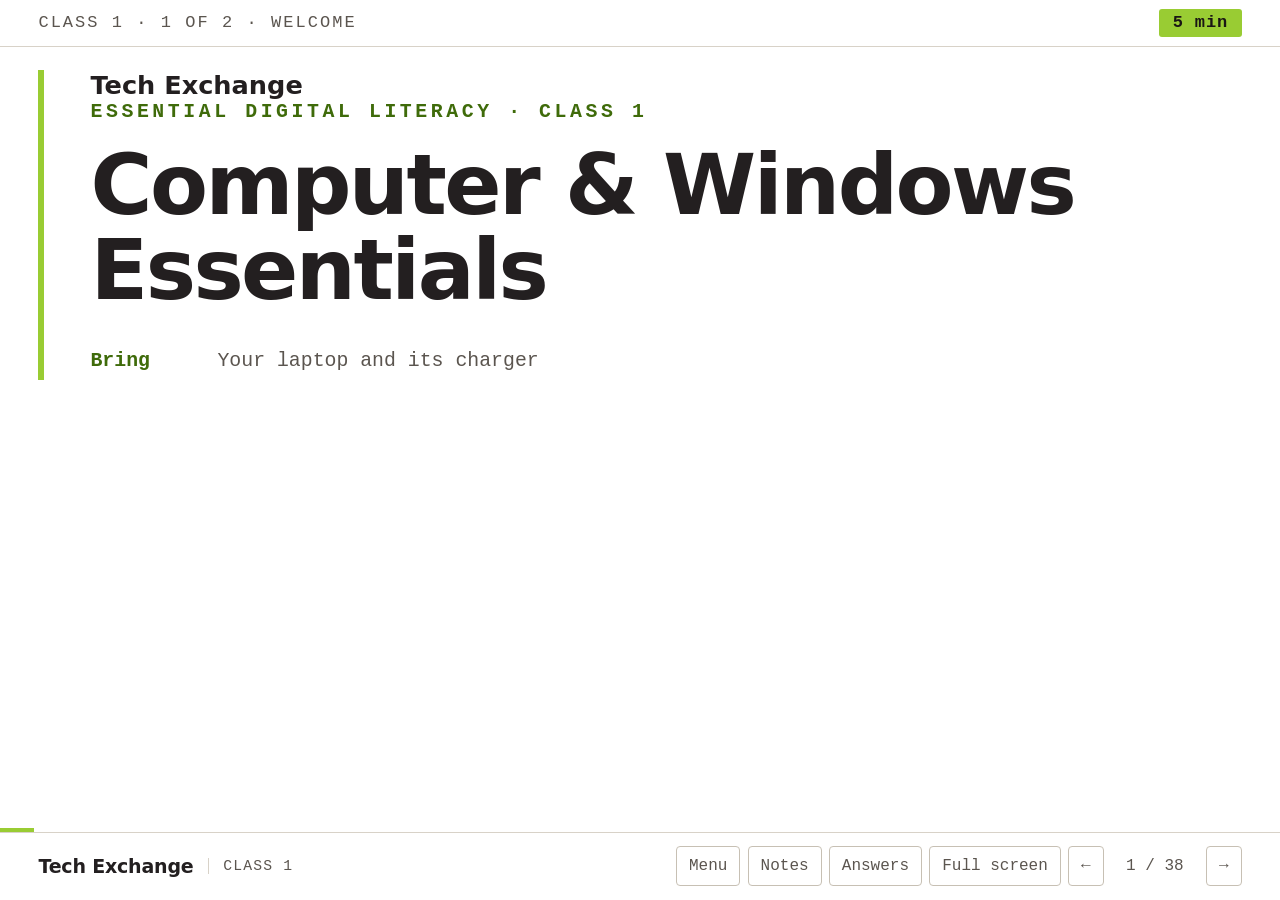
==== commit c556505d: "Make course materials evergreen Remove cohort dates, clock times, days of the week, and venues from " ====
--- a/class-1.html
+++ b/class-1.html
@@ -37,26 +37,24 @@
 window.DECK = [
 
 /* ============================== CLASS 1 · FRONT MATTER ============================== */
-{h:"Class 1",c:"Welcome",t:"1:00 PM",html:`
+{h:"Class 1",c:"Welcome",t:"5 min",html:`
 <div class="cover">`+LOGO+`
   <div class="eyebrow">Essential Digital Literacy · Class 1</div>
   <h1>Computer &amp; Windows<br>Essentials</h1>
   <div class="meta">
-    <b>Date</b>Tuesday, October 27, 2026 · 1:00 PM – 5:00 PM<br>
-    <b>Where</b>1721 Broadway, Oakland · MacArthur Meeting Room<br>
     <b>Bring</b>Your laptop and its charger
   </div>
 </div>`,
 n:"Sign-in sheet goes around now. Have everyone open the laptop and press the power button while you talk — start-up takes about two minutes and you want that happening in the background."},
 
-{h:"Class 1",c:"Today's plan",t:"1:05 PM",html:`
-<h2><span class="n">Today's plan</span>Four lectures, four things you build</h2>
+{h:"Class 1",c:"The plan",t:"Overview",html:`
+<h2><span class="n">The plan</span>Four lectures, four things you build</h2>
 <table>
-<tr><th>Time</th><th>Lecture</th><th>Hands-on lab — what you walk out with</th></tr>
-<tr><td><span class="kbd">1:00</span></td><td><b>1 · Computer Essentials</b><br><span class="small">Mouse, touchpad, keyboard, typing</span></td><td>TypingClub stars and your first keyboard shortcuts</td></tr>
-<tr><td><span class="kbd">2:00</span></td><td><b>2 · Windows 11 Fundamentals</b><br><span class="small">Desktop, Start, files, windows</span></td><td>A filing system that holds your contact card</td></tr>
-<tr><td><span class="kbd">3:00</span></td><td><b>3 · Internet Fundamentals</b> <span class="small">(Class 2)</span></td><td>A favorites bar of sites you really use</td></tr>
-<tr><td><span class="kbd">4:00</span></td><td><b>4 · Staying Safe Online</b> <span class="small">(Class 2)</span></td><td>A strong passphrase you can remember</td></tr>
+<tr><th>When</th><th>Lecture</th><th>Hands-on lab — what you walk out with</th></tr>
+<tr><td><span class="kbd">Hour 1</span></td><td><b>1 · Computer Essentials</b><br><span class="small">Mouse, touchpad, keyboard, typing</span></td><td>TypingClub stars and your first keyboard shortcuts</td></tr>
+<tr><td><span class="kbd">Hour 2</span></td><td><b>2 · Windows 11 Fundamentals</b><br><span class="small">Desktop, Start, files, windows</span></td><td>A filing system that holds your contact card</td></tr>
+<tr><td><span class="kbd">Class 2</span></td><td><b>3 · Internet Fundamentals</b></td><td>A favorites bar of sites you really use</td></tr>
+<tr><td><span class="kbd">Class 2</span></td><td><b>4 · Staying Safe Online</b></td><td>A strong passphrase you can remember</td></tr>
 </table>
 <div class="grid g3 mt">
 <div class="card"><h3>Wrong click?</h3><p>Press <span class="kbd">Esc</span>. It backs you out of almost anything.</p></div>
@@ -66,7 +64,7 @@
 n:"Ground rule, said slowly: you cannot break this laptop today — every mistake has an undo. Fear of breaking the machine is the biggest barrier in the room, bigger than any skill gap. Point at the right-hand column: they leave with four things they made, not four things they watched."},
 
 /* ============================== LECTURE 1 · COMPUTER ESSENTIALS ============================== */
-{h:"Lecture 1",c:"Lecture cover",t:"1:00–1:50",html:`
+{h:"Lecture 1",c:"Lecture cover",t:"50 min",html:`
 <div class="cover">
   <div class="eyebrow">Class 1 · Lecture 1 of 4</div>
   <h1>Computer<br>Essentials</h1>
@@ -76,7 +74,7 @@
     <b>You build</b>TypingClub progress and five shortcuts you can do without looking
   </div>
 </div>`,
-n:"Clock check: teaching should finish by 1:30 so the lab starts on time."},
+n:"Clock check: teaching should finish 30 minutes in so the lab starts on time."},
 
 {h:"Lecture 1",c:"Objectives",t:"1 min",html:`
 <h2><span class="n">Why this matters</span>The parts you touch every minute</h2>
@@ -544,11 +542,11 @@
 <li>Copy, cut, paste, and undo</li>
 <li>Find the home row and keep practicing on TypingClub</li>
 </ul>
-<div class="callout"><span class="tag">Next</span><p>Ten-minute break. Back at <b>2:00</b> for Lecture 2 — Windows 11, where your files live, and how to keep them organized.</p></div>`,
-n:"Say the return time out loud and write it on the board: 1:50 out, 2:00 back."},
+<div class="callout"><span class="tag">Next</span><p>Ten-minute break. Then Lecture 2 — Windows 11, where your files live, and how to keep them organized.</p></div>`,
+n:"Say the return time out loud and write it on the board."},
 
 /* ============================== LECTURE 2 · WINDOWS 11 ============================== */
-{h:"Lecture 2",c:"Lecture cover",t:"2:00–2:50",html:`
+{h:"Lecture 2",c:"Lecture cover",t:"50 min",html:`
 <div class="cover">
   <div class="eyebrow">Class 1 · Lecture 2 of 4</div>
   <h1>Windows 11<br>Fundamentals</h1>
@@ -558,7 +556,7 @@
     <b>You build</b>A filing system in Documents that holds your contact card
   </div>
 </div>`,
-n:"Start at 2:00. Lab launch by 2:30. Protect the break at 2:50."},
+n:"Lab launch 30 minutes in. Protect the break at the 50-minute mark."},
 
 {h:"Lecture 2",c:"Objectives",t:"1 min",html:`
 <h2><span class="n">Why this matters</span>Where did my file go?</h2>
@@ -618,7 +616,7 @@
 <path class="wire" d="M650,422 q10,-8 20,0 M654,427 q6,-5 12,0"/><circle class="ink" cx="660" cy="431" r="2"/>
 <path class="ink" d="M682,421 h5 l7,-5 v20 l-7,-5 h-5z"/>
 <rect class="ui" x="704" y="419" width="22" height="12" rx="2"/><rect class="ink" x="707" y="422" width="12" height="6"/>
-<text class="t-s" x="770" y="423" text-anchor="middle">1:05 PM</text><text class="t-s" x="770" y="441" text-anchor="middle">10/27/2026</text>
+<text class="t-s" x="770" y="423" text-anchor="middle">Time</text><text class="t-s" x="770" y="441" text-anchor="middle">Date</text>
 <g class="co"><circle cx="720" cy="120" r="15"/><text x="720" y="120">1</text></g>
 <line class="lead" x1="92" y1="65" x2="112" y2="65"/><g class="co"><circle cx="127" cy="65" r="15"/><text x="127" y="65">2</text></g>
 <line class="lead" x1="450" y1="55" x2="450" y2="68"/><g class="co"><circle cx="450" cy="40" r="15"/><text x="450" y="40">3</text></g>
@@ -655,7 +653,7 @@
 <path class="wire" d="M694,112 q12,-10 24,0 M698,117 q8,-6 16,0"/><circle class="ink" cx="706" cy="122" r="2.5"/>
 <path class="ink" d="M736,110 h6 l8,-6 v24 l-8,-6 h-6z"/>
 <rect class="ui" x="768" y="107" width="26" height="14" rx="3"/><rect class="ink" x="771" y="110" width="15" height="8"/>
-<text class="t-s" x="845" y="111" text-anchor="middle">1:05 PM</text><text class="t-s" x="845" y="131" text-anchor="middle">10/27/2026</text>
+<text class="t-s" x="845" y="111" text-anchor="middle">Time</text><text class="t-s" x="845" y="131" text-anchor="middle">Date</text>
 <line class="lead" x1="162" y1="60" x2="162" y2="98"/><g class="co"><circle cx="162" cy="45" r="15"/><text x="162" y="45">1</text></g>
 <line class="lead" x1="280" y1="60" x2="280" y2="96"/><g class="co"><circle cx="280" cy="45" r="15"/><text x="280" y="45">2</text></g>
 <line class="lead" x1="400" y1="60" x2="400" y2="100"/><g class="co"><circle cx="400" cy="45" r="15"/><text x="400" y="45">3</text></g>
@@ -819,7 +817,7 @@
 <p class="small mt">Or drag the file onto the folder.</p>
 </div>
 </div>
-<div class="callout"><span class="tag">Naming tip</span><p>Name folders like drawers at home — <b>Jobs</b>, <b>Health</b>, <b>Taxes 2026</b>. Never <b>New folder (3)</b>.</p></div>`,
+<div class="callout"><span class="tag">Naming tip</span><p>Name folders like drawers at home — <b>Jobs</b>, <b>Health</b>, <b>Taxes</b>. Never <b>New folder (3)</b>.</p></div>`,
 n:"The payoff from Lecture 1: the same three keys work on files. No new learning — say that."},
 
 {h:"Lecture 2",c:"Concept",t:"1 min",html:`
@@ -875,7 +873,7 @@
 <tr><td><b>Shut down</b></td><td>Start → Power</td><td>End of the day, or before travel. Fully off.</td></tr>
 </table>
 <div class="callout caution"><span class="tag">Caution</span><p>Save first — <span class="kbd">Ctrl</span> + <span class="kbd">S</span> — then Sleep or Shut down. Switch between open programs any time with <span class="kbd">Alt</span> + <span class="kbd">Tab</span>.</p></div>`,
-n:"The break at 2:50 is a Sleep, not a Shut down — it saves boot time at 3:00. Windows+L is the habit to recommend for libraries and job centers."},
+n:"The break is a Sleep, not a Shut down — it saves boot time when class resumes. Windows+L is the habit to recommend for libraries and job centers."},
 
 {h:"Lecture 2",c:"Demonstration",t:"3 min",html:`
 <h2><span class="n">Watch first</span>Build a drawer and put something in it</h2>
@@ -920,8 +918,8 @@
 <li>Choose correctly between Lock, Sign out, Sleep, Restart, and Shut down</li>
 <li>Find your contact card any time by searching for it</li>
 </ul>
-<div class="callout"><span class="tag">Next</span><p>Put your laptop to <b>Sleep</b>. Ten-minute break. Back at <b>3:00</b> for Class 2 — the internet and staying safe online.</p></div>`,
-n:"Write 3:00 on the board. Remind them: Sleep, not Shut down."}
+<div class="callout"><span class="tag">Next</span><p>Put your laptop to <b>Sleep</b>. Next up: Class 2 — the internet and staying safe online.</p></div>`,
+n:"Tell them when Class 2 starts and write it on the board. Remind them: Sleep, not Shut down."}
 ];
 </script>
 <script src="assets/deck.js?v=20261027"></script>
